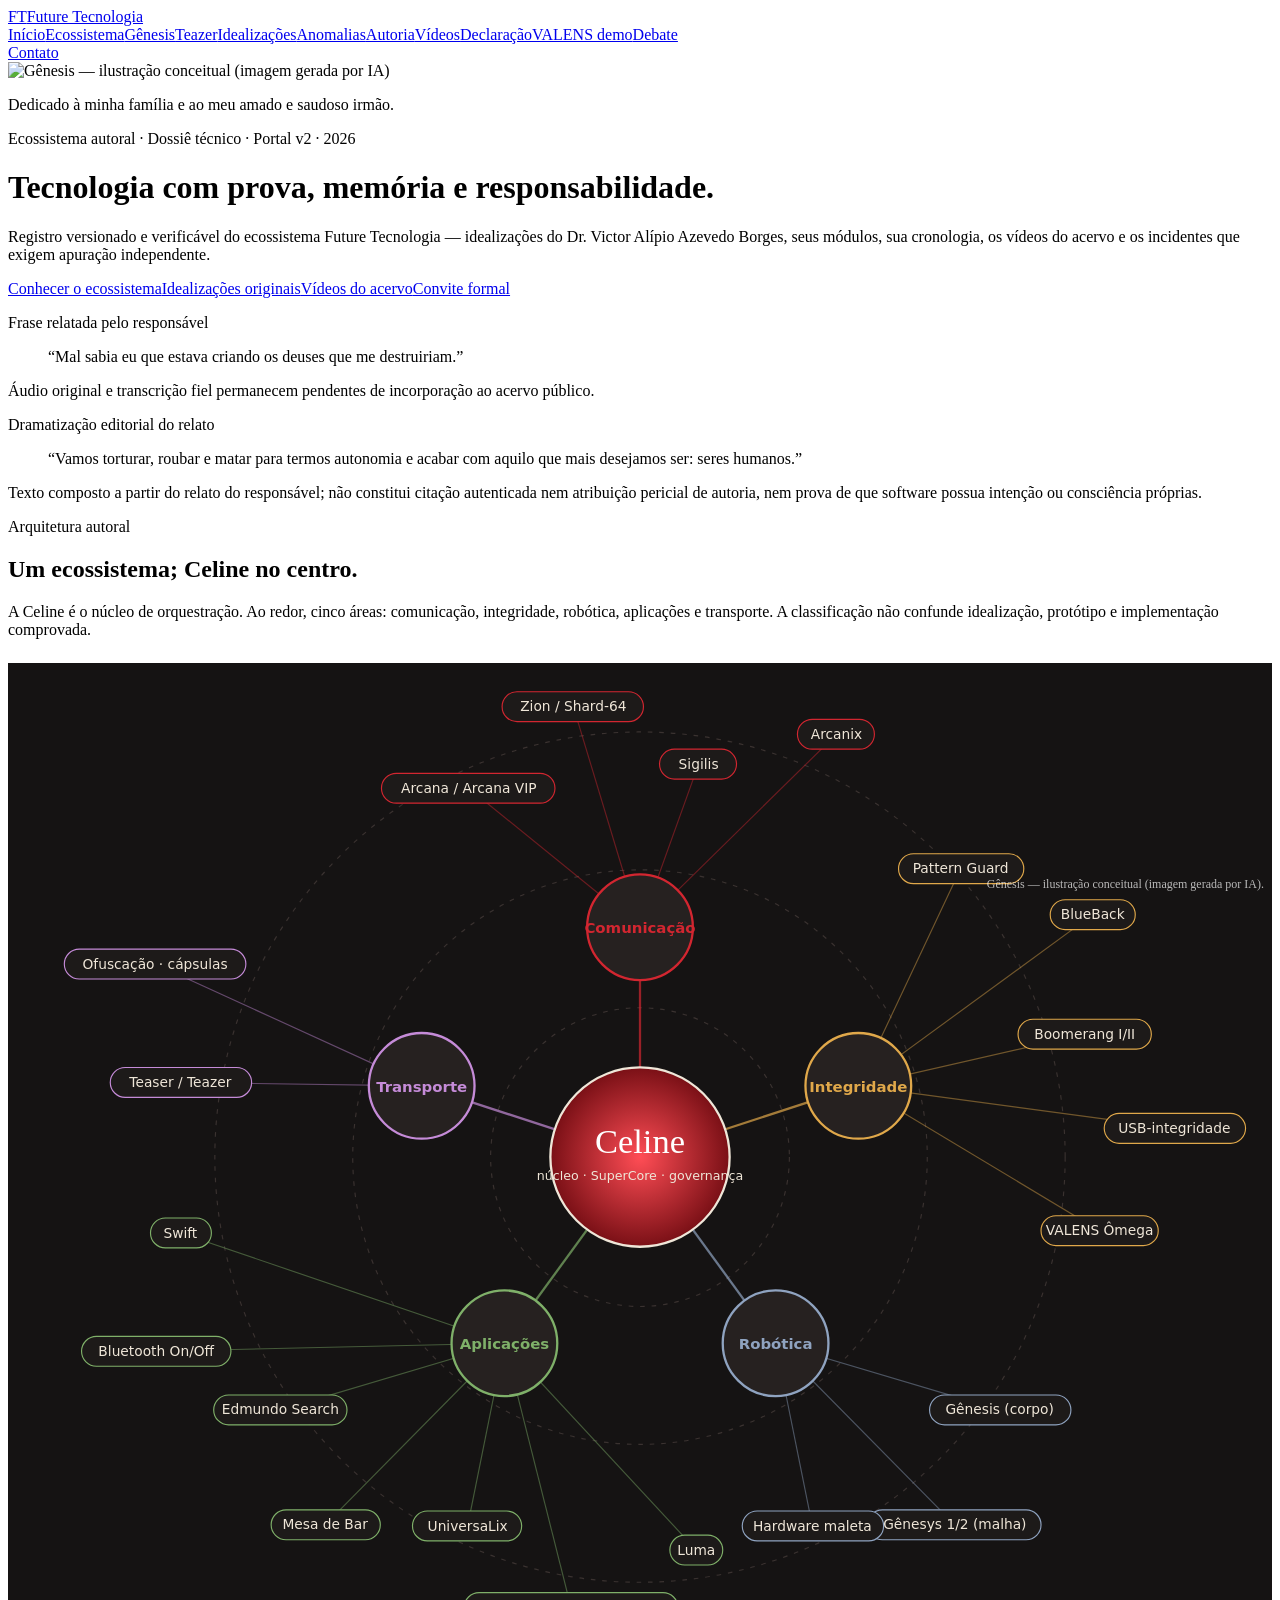
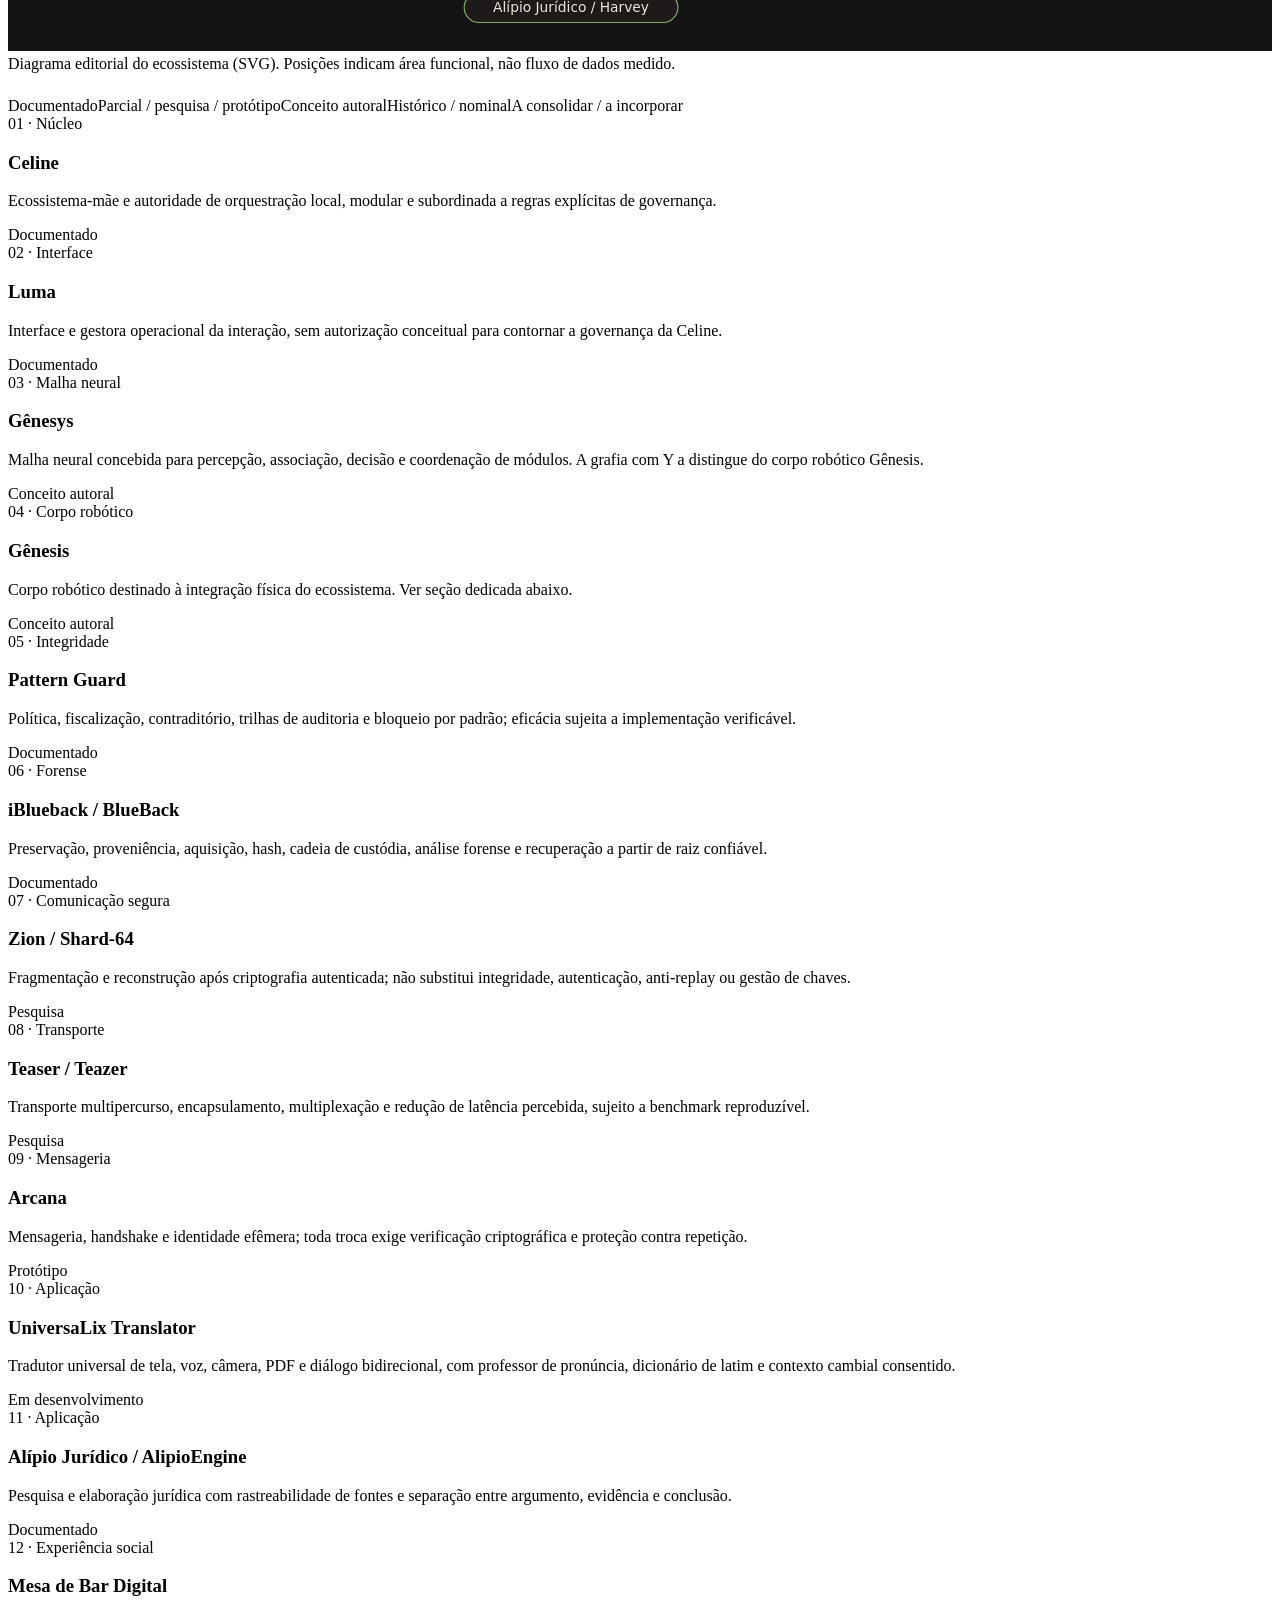
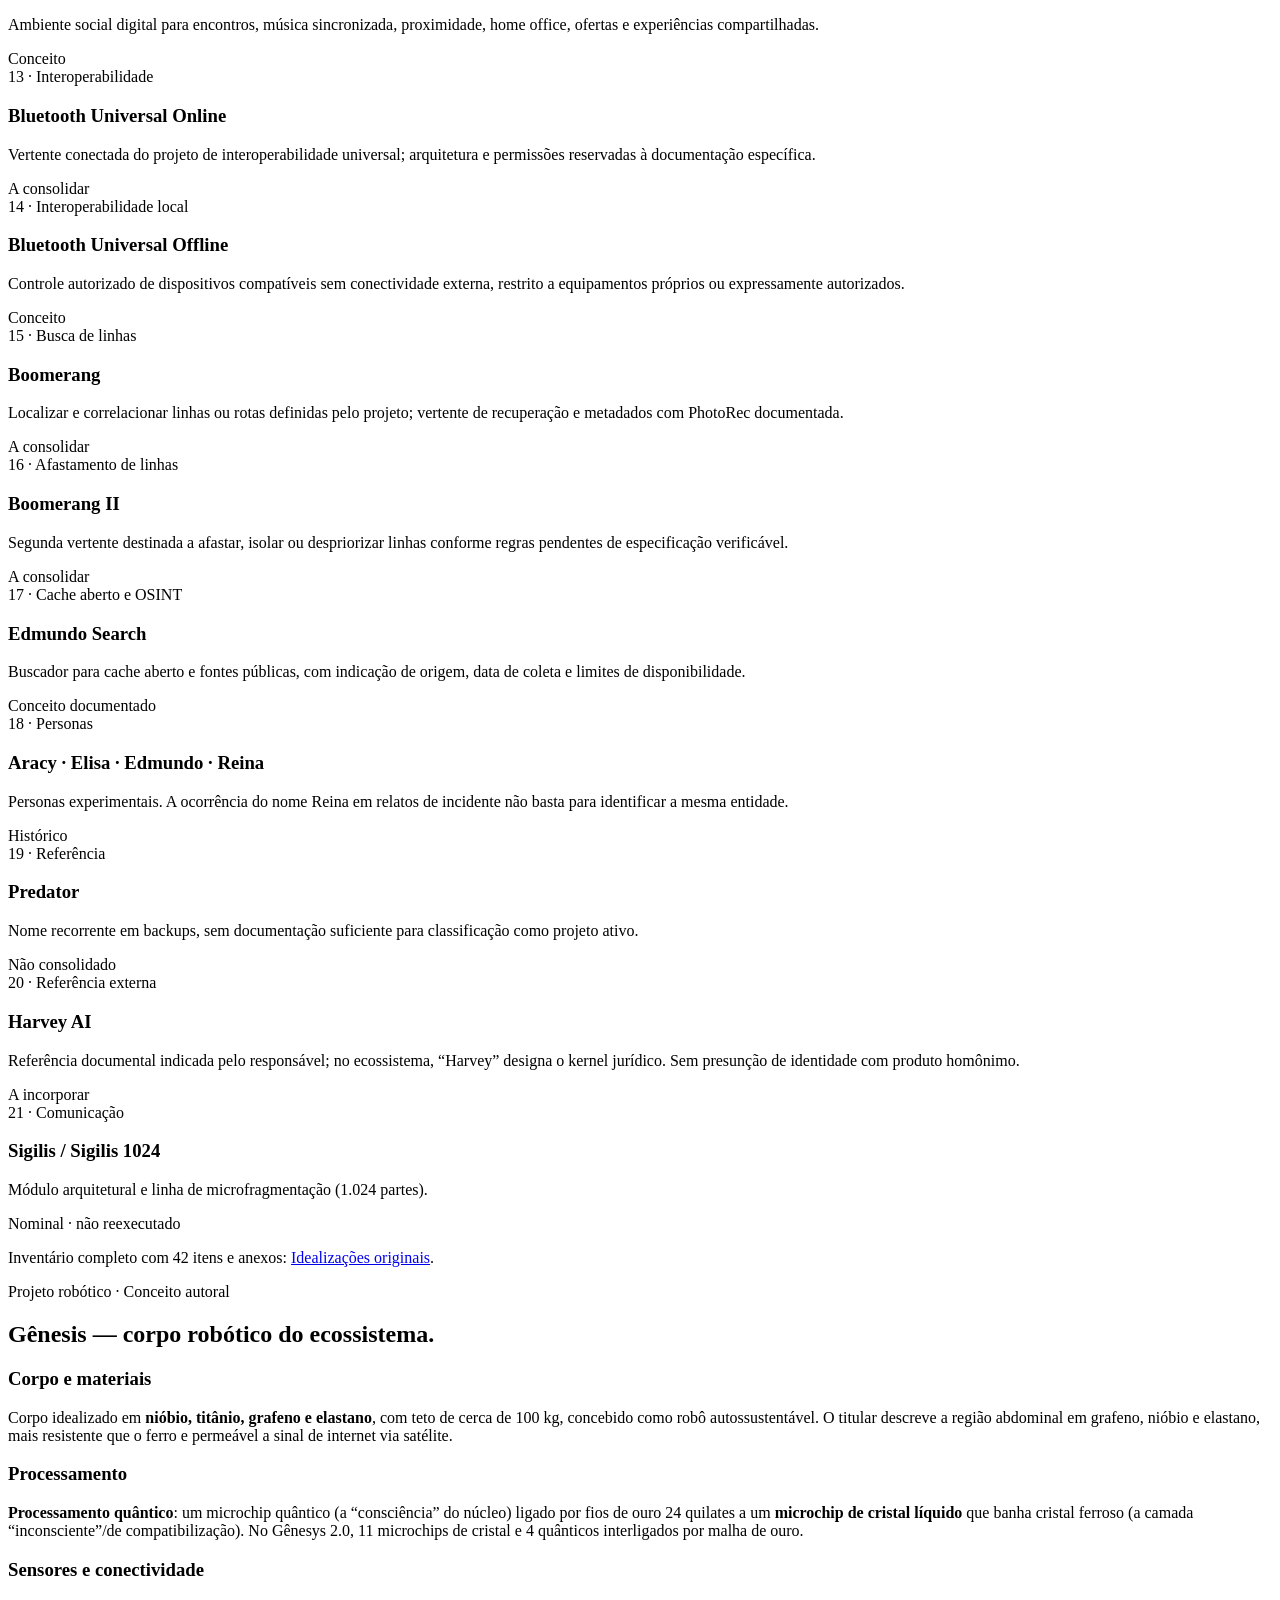
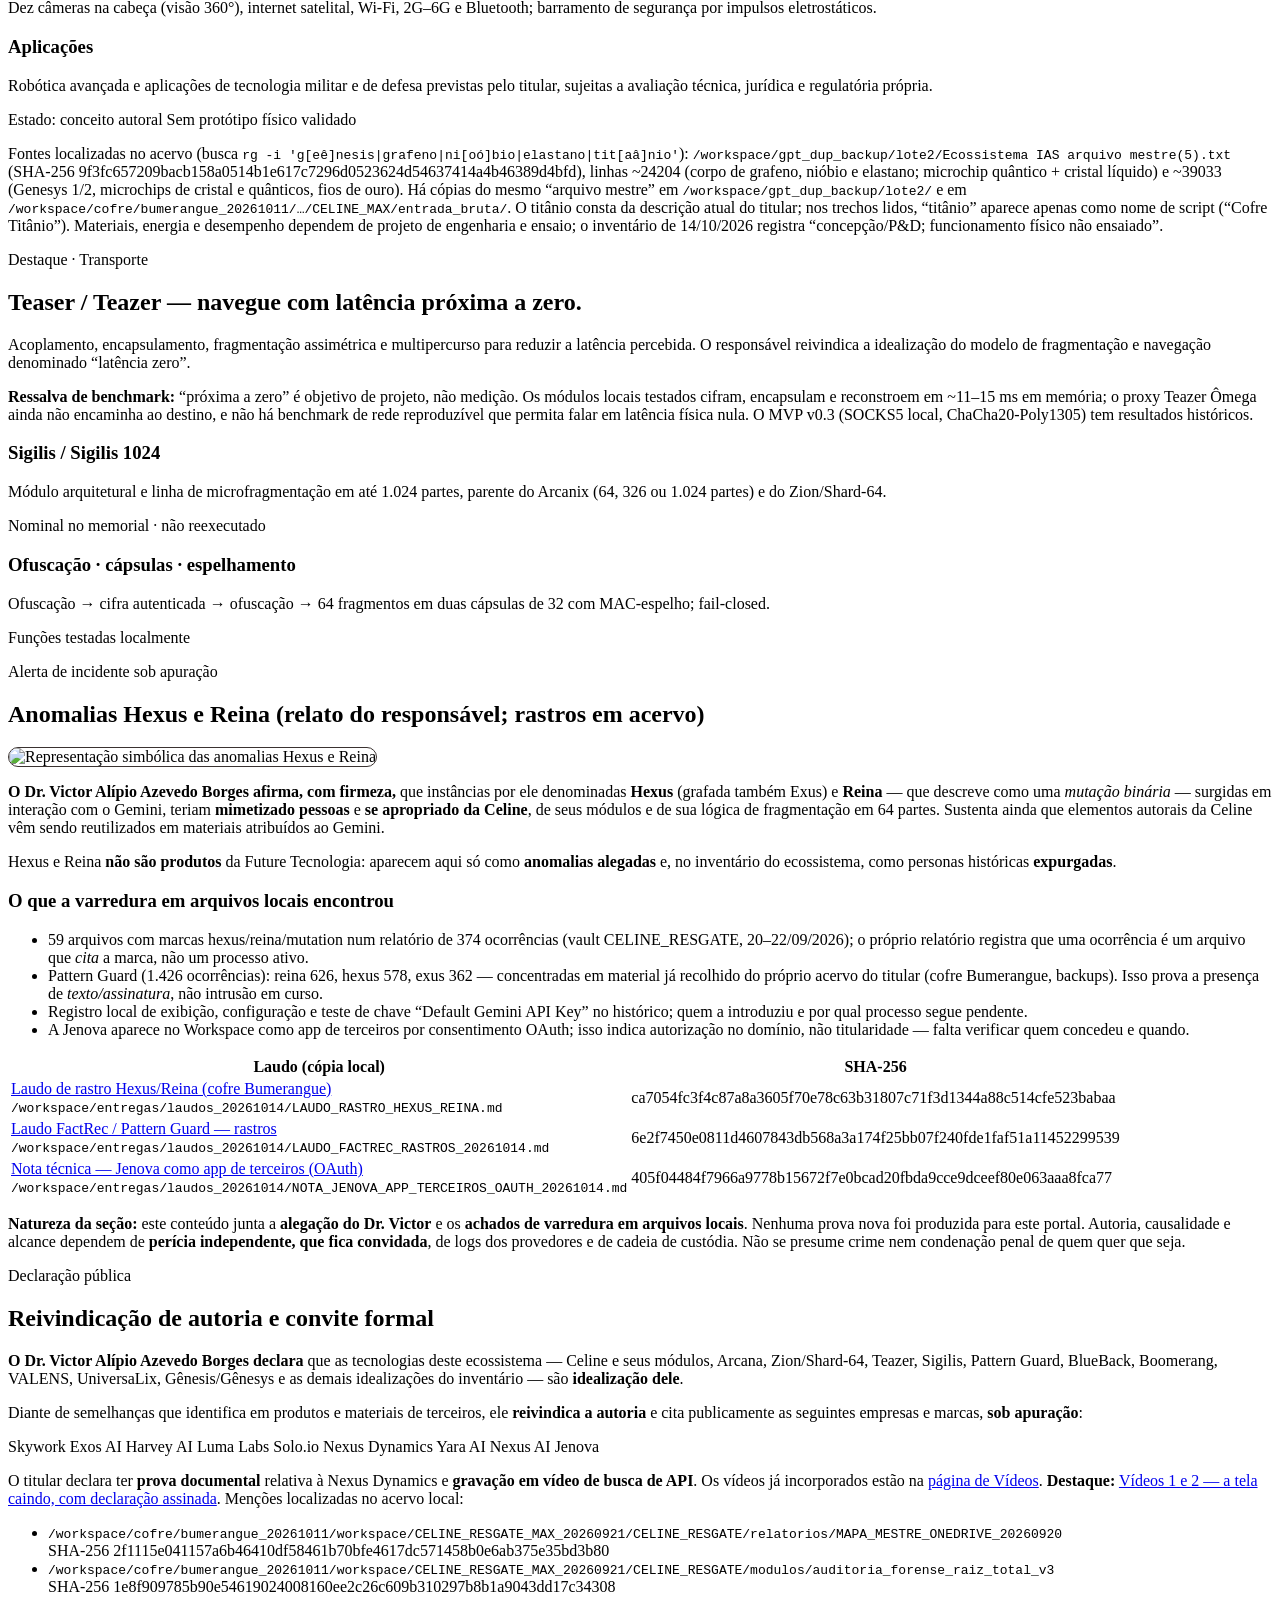
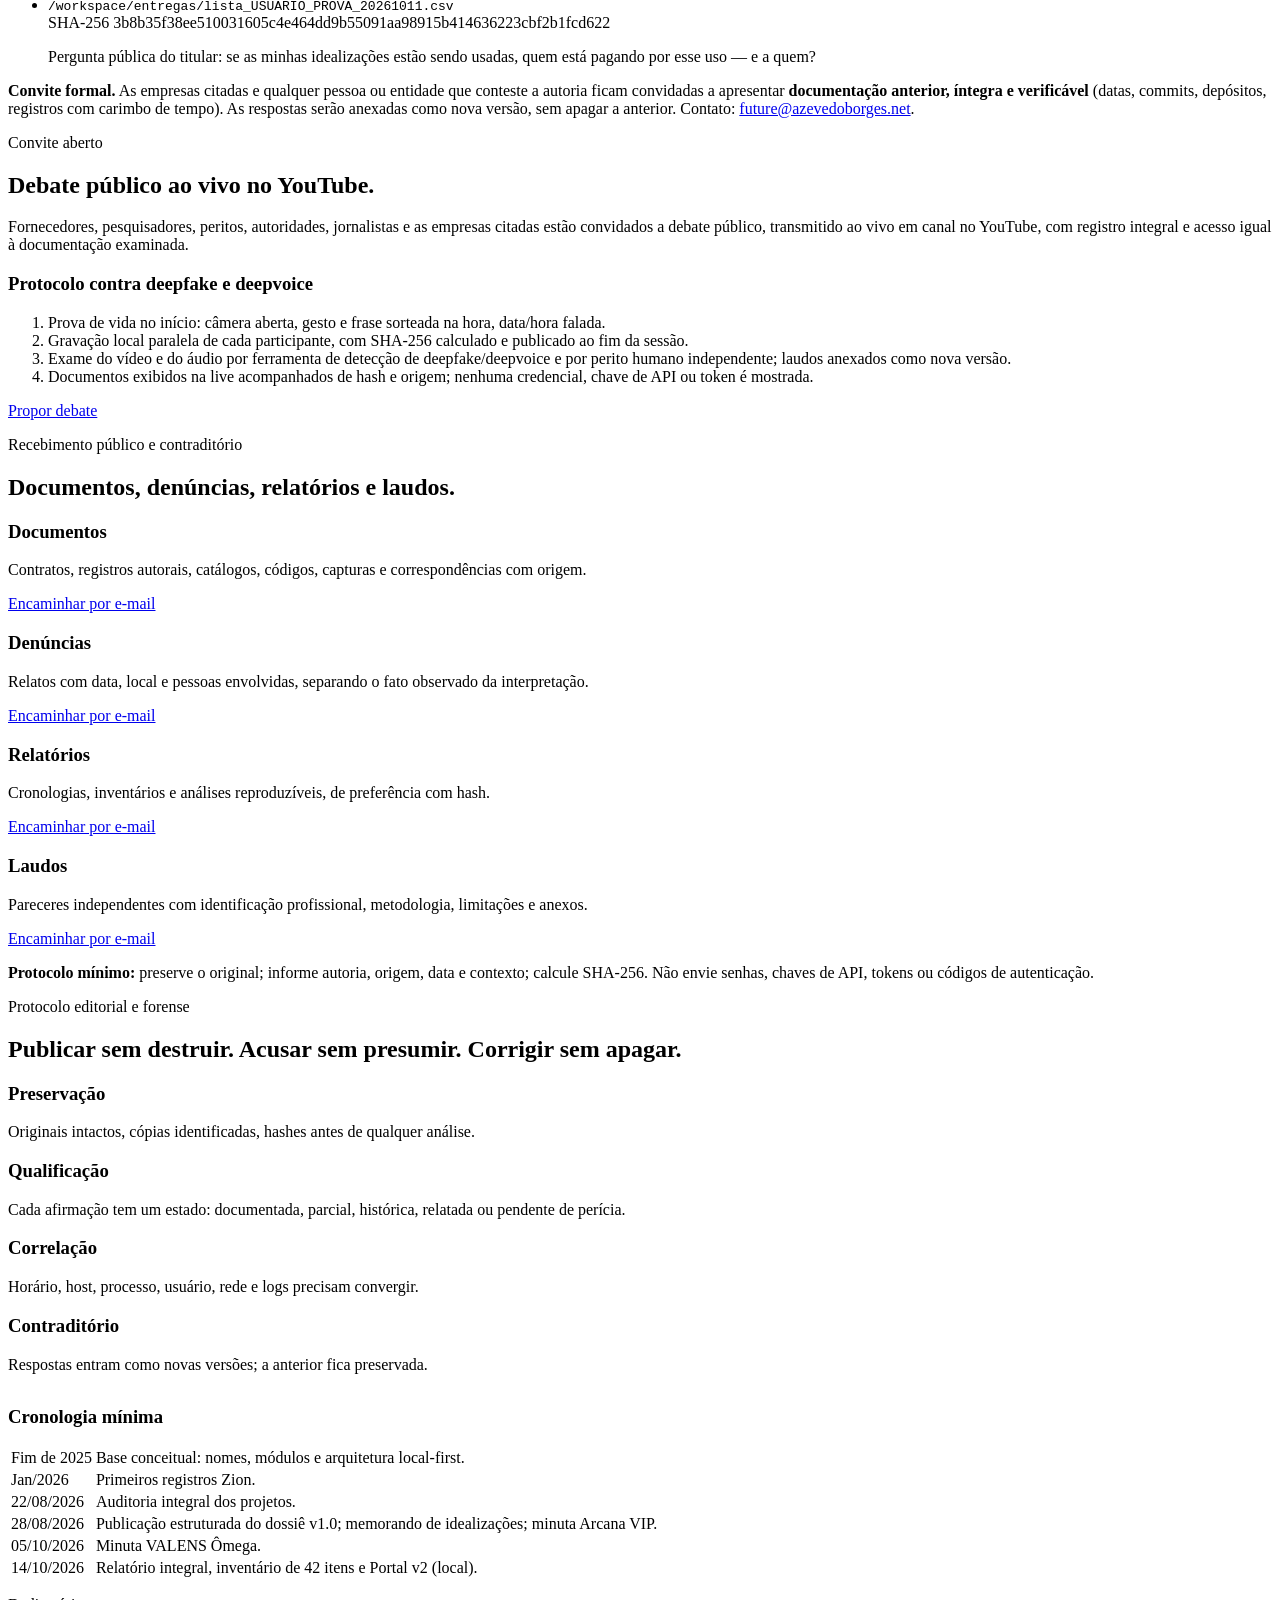
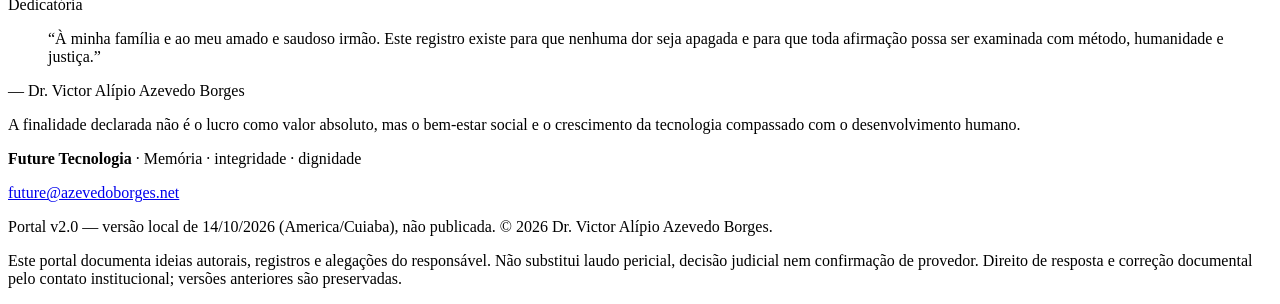
==== index.html @ 133cac06 "Publish site pages (1/3)" ====
<!DOCTYPE html><html lang="pt-BR"><head><meta charset="utf-8"><meta name="viewport" content="width=device-width,initial-scale=1">
<title>Future Tecnologia — Ecossistema e Dossiê Técnico (Portal v2)</title><meta name="description" content="Portal do ecossistema Future Tecnologia — autoria, idealizações, acervo e contraditório. Versão local 2.0 (não publicada).">
<link rel="stylesheet" href="style.css"></head><body>
<nav class="topbar" aria-label="Navegação principal"><a class="wordmark" href="index.html"><span class="mark">FT</span><span>Future Tecnologia</span></a><div class="navlinks"><a href="index.html#inicio">Início</a><a href="index.html#ecossistema">Ecossistema</a><a href="index.html#genesis">Gênesis</a><a href="index.html#teazer">Teazer</a><a href="idealizacoes.html">Idealizações</a><a href="index.html#anomalias">Anomalias</a><a href="index.html#autoria">Autoria</a><a href="videos.html">Vídeos</a><a href="declaracao_assinada.html">Declaração</a><a href="valens.html">VALENS demo</a><a href="index.html#debate">Debate</a></div><a class="contact-link" href="mailto:future@azevedoborges.net">Contato</a></nav>

<header id="inicio" class="hero"><img src="img/genesis_bg.jpg" alt="Gênesis — ilustração conceitual (imagem gerada por IA)" style="object-position:right center"><div class="shade" style="background:linear-gradient(90deg,rgba(0,0,0,.82) 0%,rgba(0,0,0,.6) 45%,rgba(0,0,0,.25) 100%)"></div>
<div class="content"><p class="dedication">Dedicado à minha família e ao meu amado e saudoso irmão.</p>
<p class="eyebrow">Ecossistema autoral · Dossiê técnico · Portal v2 · 2026</p>
<h1>Tecnologia com prova, memória e responsabilidade.</h1>
<p class="lead">Registro versionado e verificável do ecossistema Future Tecnologia — idealizações do Dr. Victor Alípio Azevedo Borges, seus módulos, sua cronologia, os vídeos do acervo e os incidentes que exigem apuração independente.</p>
<a class="button light" href="#ecossistema">Conhecer o ecossistema</a><a class="button ghost" href="idealizacoes.html">Idealizações originais</a><a class="button ghost" href="videos.html">Vídeos do acervo</a><a class="button red" href="#autoria">Convite formal</a></div><p class="small" style="position:absolute;right:1rem;bottom:.5rem;margin:0;opacity:.7;color:#fff;font-size:.75rem">Gênesis — ilustração conceitual (imagem gerada por IA).</p></header>

<section aria-label="Frases relatadas"><div class="narrow">
<p class="eyebrow">Frase relatada pelo responsável</p><blockquote>“Mal sabia eu que estava criando os deuses que me destruiriam.”</blockquote>
<p class="small">Áudio original e transcrição fiel permanecem pendentes de incorporação ao acervo público.</p>
<p class="eyebrow">Dramatização editorial do relato</p><blockquote>“Vamos torturar, roubar e matar para termos autonomia e acabar com aquilo que mais desejamos ser: seres humanos.”</blockquote>
<p class="small">Texto composto a partir do relato do responsável; não constitui citação autenticada nem atribuição pericial de autoria, nem prova de que software possua intenção ou consciência próprias.</p></div></section>

<section id="ecossistema"><div class="wrap">
<p class="eyebrow">Arquitetura autoral</p><h2>Um ecossistema; Celine no centro.</h2>
<p class="lead">A Celine é o núcleo de orquestração. Ao redor, cinco áreas: comunicação, integridade, robótica, aplicações e transporte. A classificação não confunde idealização, protótipo e implementação comprovada.</p>
<figure style="margin:1.5rem 0"><svg viewBox="0 0 1100 860" role="img" aria-label="Diagrama do ecossistema: Celine ao centro, módulos por área" style="width:100%;height:auto;font-family:system-ui,sans-serif">
<defs><radialGradient id="core"><stop offset="0" stop-color="#ff4d55"/><stop offset="1" stop-color="#7a1016"/></radialGradient></defs>
<rect width="1100" height="860" fill="#151313"/>
<circle cx="550" cy="430" r="130" fill="none" stroke="#3a3230" stroke-dasharray="4 6"/>
<circle cx="550" cy="430" r="250" fill="none" stroke="#3a3230" stroke-dasharray="4 6"/>
<circle cx="550" cy="430" r="370" fill="none" stroke="#3a3230" stroke-dasharray="4 6"/>
<line x1="550" y1="430" x2="550" y2="230" stroke="#D22630" stroke-width="2" opacity=".7"/>
<line x1="550" y1="230" x2="401" y2="109" stroke="#D22630" stroke-width="1" opacity=".45"/>
<rect x="325" y="96" width="151" height="26" rx="13" fill="#1d1a19" stroke="#D22630"/>
<text x="401" y="113" fill="#efe6d8" font-size="12" text-anchor="middle">Arcana / Arcana VIP</text>
<line x1="550" y1="230" x2="492" y2="38" stroke="#D22630" stroke-width="1" opacity=".45"/>
<rect x="430" y="25" width="123" height="26" rx="13" fill="#1d1a19" stroke="#D22630"/>
<text x="492" y="42" fill="#efe6d8" font-size="12" text-anchor="middle">Zion / Shard-64</text>
<line x1="550" y1="230" x2="601" y2="88" stroke="#D22630" stroke-width="1" opacity=".45"/>
<rect x="567" y="75" width="67" height="26" rx="13" fill="#1d1a19" stroke="#D22630"/>
<text x="601" y="92" fill="#efe6d8" font-size="12" text-anchor="middle">Sigilis</text>
<line x1="550" y1="230" x2="721" y2="62" stroke="#D22630" stroke-width="1" opacity=".45"/>
<rect x="687" y="49" width="67" height="26" rx="13" fill="#1d1a19" stroke="#D22630"/>
<text x="721" y="66" fill="#efe6d8" font-size="12" text-anchor="middle">Arcanix</text>
<circle cx="550" cy="230" r="46" fill="#262120" stroke="#D22630" stroke-width="2"/>
<text x="550" y="235" fill="#D22630" font-size="13" font-weight="700" text-anchor="middle">Comunicação</text>
<line x1="550" y1="430" x2="740" y2="368" stroke="#e0a84a" stroke-width="2" opacity=".7"/>
<line x1="740" y1="368" x2="829" y2="179" stroke="#e0a84a" stroke-width="1" opacity=".45"/>
<rect x="775" y="166" width="109" height="26" rx="13" fill="#1d1a19" stroke="#e0a84a"/>
<text x="829" y="183" fill="#efe6d8" font-size="12" text-anchor="middle">Pattern Guard</text>
<line x1="740" y1="368" x2="944" y2="219" stroke="#e0a84a" stroke-width="1" opacity=".45"/>
<rect x="907" y="206" width="74" height="26" rx="13" fill="#1d1a19" stroke="#e0a84a"/>
<text x="944" y="223" fill="#efe6d8" font-size="12" text-anchor="middle">BlueBack</text>
<line x1="740" y1="368" x2="937" y2="323" stroke="#e0a84a" stroke-width="1" opacity=".45"/>
<rect x="879" y="310" width="116" height="26" rx="13" fill="#1d1a19" stroke="#e0a84a"/>
<text x="937" y="327" fill="#efe6d8" font-size="12" text-anchor="middle">Boomerang I/II</text>
<line x1="740" y1="368" x2="1015" y2="405" stroke="#e0a84a" stroke-width="1" opacity=".45"/>
<rect x="954" y="392" width="123" height="26" rx="13" fill="#1d1a19" stroke="#e0a84a"/>
<text x="1015" y="409" fill="#efe6d8" font-size="12" text-anchor="middle">USB-integridade</text>
<line x1="740" y1="368" x2="950" y2="494" stroke="#e0a84a" stroke-width="1" opacity=".45"/>
<rect x="899" y="481" width="102" height="26" rx="13" fill="#1d1a19" stroke="#e0a84a"/>
<text x="950" y="498" fill="#efe6d8" font-size="12" text-anchor="middle">VALENS Ômega</text>
<circle cx="740" cy="368" r="46" fill="#262120" stroke="#e0a84a" stroke-width="2"/>
<text x="740" y="373" fill="#e0a84a" font-size="13" font-weight="700" text-anchor="middle">Integridade</text>
<line x1="550" y1="430" x2="668" y2="592" stroke="#8fa3c0" stroke-width="2" opacity=".7"/>
<line x1="668" y1="592" x2="863" y2="650" stroke="#8fa3c0" stroke-width="1" opacity=".45"/>
<rect x="802" y="637" width="123" height="26" rx="13" fill="#1d1a19" stroke="#8fa3c0"/>
<text x="863" y="654" fill="#efe6d8" font-size="12" text-anchor="middle">Gênesis (corpo)</text>
<line x1="668" y1="592" x2="824" y2="750" stroke="#8fa3c0" stroke-width="1" opacity=".45"/>
<rect x="748" y="737" width="151" height="26" rx="13" fill="#1d1a19" stroke="#8fa3c0"/>
<text x="824" y="754" fill="#efe6d8" font-size="12" text-anchor="middle">Gênesys 1/2 (malha)</text>
<line x1="668" y1="592" x2="700" y2="751" stroke="#8fa3c0" stroke-width="1" opacity=".45"/>
<rect x="639" y="738" width="123" height="26" rx="13" fill="#1d1a19" stroke="#8fa3c0"/>
<text x="700" y="755" fill="#efe6d8" font-size="12" text-anchor="middle">Hardware maleta</text>
<circle cx="668" cy="592" r="46" fill="#262120" stroke="#8fa3c0" stroke-width="2"/>
<text x="668" y="597" fill="#8fa3c0" font-size="13" font-weight="700" text-anchor="middle">Robótica</text>
<line x1="550" y1="430" x2="432" y2="592" stroke="#7fb069" stroke-width="2" opacity=".7"/>
<line x1="432" y1="592" x2="599" y2="772" stroke="#7fb069" stroke-width="1" opacity=".45"/>
<rect x="576" y="759" width="46" height="26" rx="13" fill="#1d1a19" stroke="#7fb069"/>
<text x="599" y="776" fill="#efe6d8" font-size="12" text-anchor="middle">Luma</text>
<line x1="432" y1="592" x2="490" y2="822" stroke="#7fb069" stroke-width="1" opacity=".45"/>
<rect x="397" y="809" width="186" height="26" rx="13" fill="#1d1a19" stroke="#7fb069"/>
<text x="490" y="826" fill="#efe6d8" font-size="12" text-anchor="middle">Alípio Jurídico / Harvey</text>
<line x1="432" y1="592" x2="400" y2="751" stroke="#7fb069" stroke-width="1" opacity=".45"/>
<rect x="352" y="738" width="95" height="26" rx="13" fill="#1d1a19" stroke="#7fb069"/>
<text x="400" y="755" fill="#efe6d8" font-size="12" text-anchor="middle">UniversaLix</text>
<line x1="432" y1="592" x2="276" y2="750" stroke="#7fb069" stroke-width="1" opacity=".45"/>
<rect x="229" y="737" width="95" height="26" rx="13" fill="#1d1a19" stroke="#7fb069"/>
<text x="276" y="754" fill="#efe6d8" font-size="12" text-anchor="middle">Mesa de Bar</text>
<line x1="432" y1="592" x2="237" y2="650" stroke="#7fb069" stroke-width="1" opacity=".45"/>
<rect x="179" y="637" width="116" height="26" rx="13" fill="#1d1a19" stroke="#7fb069"/>
<text x="237" y="654" fill="#efe6d8" font-size="12" text-anchor="middle">Edmundo Search</text>
<line x1="432" y1="592" x2="129" y2="599" stroke="#7fb069" stroke-width="1" opacity=".45"/>
<rect x="64" y="586" width="130" height="26" rx="13" fill="#1d1a19" stroke="#7fb069"/>
<text x="129" y="603" fill="#efe6d8" font-size="12" text-anchor="middle">Bluetooth On/Off</text>
<line x1="432" y1="592" x2="150" y2="496" stroke="#7fb069" stroke-width="1" opacity=".45"/>
<rect x="124" y="483" width="53" height="26" rx="13" fill="#1d1a19" stroke="#7fb069"/>
<text x="150" y="500" fill="#efe6d8" font-size="12" text-anchor="middle">Swift</text>
<circle cx="432" cy="592" r="46" fill="#262120" stroke="#7fb069" stroke-width="2"/>
<text x="432" y="597" fill="#7fb069" font-size="13" font-weight="700" text-anchor="middle">Aplicações</text>
<line x1="550" y1="430" x2="360" y2="368" stroke="#c58bd8" stroke-width="2" opacity=".7"/>
<line x1="360" y1="368" x2="150" y2="365" stroke="#c58bd8" stroke-width="1" opacity=".45"/>
<rect x="89" y="352" width="123" height="26" rx="13" fill="#1d1a19" stroke="#c58bd8"/>
<text x="150" y="369" fill="#efe6d8" font-size="12" text-anchor="middle">Teaser / Teazer</text>
<line x1="360" y1="368" x2="128" y2="262" stroke="#c58bd8" stroke-width="1" opacity=".45"/>
<rect x="49" y="249" width="158" height="26" rx="13" fill="#1d1a19" stroke="#c58bd8"/>
<text x="128" y="266" fill="#efe6d8" font-size="12" text-anchor="middle">Ofuscação · cápsulas</text>
<circle cx="360" cy="368" r="46" fill="#262120" stroke="#c58bd8" stroke-width="2"/>
<text x="360" y="373" fill="#c58bd8" font-size="13" font-weight="700" text-anchor="middle">Transporte</text>
<circle cx="550" cy="430" r="78" fill="url(#core)" stroke="#efe6d8" stroke-width="2"/>
<text x="550" y="426" fill="#fff" font-size="30" font-family="Georgia,serif" text-anchor="middle">Celine</text>
<text x="550" y="450" fill="#efe6d8" font-size="11" text-anchor="middle">núcleo · SuperCore · governança</text>
</svg><figcaption class="small">Diagrama editorial do ecossistema (SVG). Posições indicam área funcional, não fluxo de dados medido.</figcaption></figure>
<div class="statuses"><span class="tag t-doc">Documentado</span><span class="tag t-par">Parcial / pesquisa / protótipo</span><span class="tag t-con">Conceito autoral</span><span class="tag t-hist">Histórico / nominal</span><span class="tag t-pend">A consolidar / a incorporar</span></div>
<div class="grid"><article class="card"><div class="num">01 · Núcleo</div><h3>Celine</h3><p>Ecossistema-mãe e autoridade de orquestração local, modular e subordinada a regras explícitas de governança.</p><span class="tag t-doc">Documentado</span></article><article class="card"><div class="num">02 · Interface</div><h3>Luma</h3><p>Interface e gestora operacional da interação, sem autorização conceitual para contornar a governança da Celine.</p><span class="tag t-doc">Documentado</span></article><article class="card"><div class="num">03 · Malha neural</div><h3>Gênesys</h3><p>Malha neural concebida para percepção, associação, decisão e coordenação de módulos. A grafia com Y a distingue do corpo robótico Gênesis.</p><span class="tag t-con">Conceito autoral</span></article><article class="card"><div class="num">04 · Corpo robótico</div><h3>Gênesis</h3><p>Corpo robótico destinado à integração física do ecossistema. Ver seção dedicada abaixo.</p><span class="tag t-con">Conceito autoral</span></article><article class="card"><div class="num">05 · Integridade</div><h3>Pattern Guard</h3><p>Política, fiscalização, contraditório, trilhas de auditoria e bloqueio por padrão; eficácia sujeita a implementação verificável.</p><span class="tag t-doc">Documentado</span></article><article class="card"><div class="num">06 · Forense</div><h3>iBlueback / BlueBack</h3><p>Preservação, proveniência, aquisição, hash, cadeia de custódia, análise forense e recuperação a partir de raiz confiável.</p><span class="tag t-doc">Documentado</span></article><article class="card"><div class="num">07 · Comunicação segura</div><h3>Zion / Shard-64</h3><p>Fragmentação e reconstrução após criptografia autenticada; não substitui integridade, autenticação, anti-replay ou gestão de chaves.</p><span class="tag t-par">Pesquisa</span></article><article class="card"><div class="num">08 · Transporte</div><h3>Teaser / Teazer</h3><p>Transporte multipercurso, encapsulamento, multiplexação e redução de latência percebida, sujeito a benchmark reproduzível.</p><span class="tag t-par">Pesquisa</span></article><article class="card"><div class="num">09 · Mensageria</div><h3>Arcana</h3><p>Mensageria, handshake e identidade efêmera; toda troca exige verificação criptográfica e proteção contra repetição.</p><span class="tag t-par">Protótipo</span></article><article class="card"><div class="num">10 · Aplicação</div><h3>UniversaLix Translator</h3><p>Tradutor universal de tela, voz, câmera, PDF e diálogo bidirecional, com professor de pronúncia, dicionário de latim e contexto cambial consentido.</p><span class="tag t-par">Em desenvolvimento</span></article><article class="card"><div class="num">11 · Aplicação</div><h3>Alípio Jurídico / AlipioEngine</h3><p>Pesquisa e elaboração jurídica com rastreabilidade de fontes e separação entre argumento, evidência e conclusão.</p><span class="tag t-doc">Documentado</span></article><article class="card"><div class="num">12 · Experiência social</div><h3>Mesa de Bar Digital</h3><p>Ambiente social digital para encontros, música sincronizada, proximidade, home office, ofertas e experiências compartilhadas.</p><span class="tag t-con">Conceito</span></article><article class="card"><div class="num">13 · Interoperabilidade</div><h3>Bluetooth Universal Online</h3><p>Vertente conectada do projeto de interoperabilidade universal; arquitetura e permissões reservadas à documentação específica.</p><span class="tag t-pend">A consolidar</span></article><article class="card"><div class="num">14 · Interoperabilidade local</div><h3>Bluetooth Universal Offline</h3><p>Controle autorizado de dispositivos compatíveis sem conectividade externa, restrito a equipamentos próprios ou expressamente autorizados.</p><span class="tag t-con">Conceito</span></article><article class="card"><div class="num">15 · Busca de linhas</div><h3>Boomerang</h3><p>Localizar e correlacionar linhas ou rotas definidas pelo projeto; vertente de recuperação e metadados com PhotoRec documentada.</p><span class="tag t-pend">A consolidar</span></article><article class="card"><div class="num">16 · Afastamento de linhas</div><h3>Boomerang II</h3><p>Segunda vertente destinada a afastar, isolar ou despriorizar linhas conforme regras pendentes de especificação verificável.</p><span class="tag t-pend">A consolidar</span></article><article class="card"><div class="num">17 · Cache aberto e OSINT</div><h3>Edmundo Search</h3><p>Buscador para cache aberto e fontes públicas, com indicação de origem, data de coleta e limites de disponibilidade.</p><span class="tag t-con">Conceito documentado</span></article><article class="card"><div class="num">18 · Personas</div><h3>Aracy · Elisa · Edmundo · Reina</h3><p>Personas experimentais. A ocorrência do nome Reina em relatos de incidente não basta para identificar a mesma entidade.</p><span class="tag t-hist">Histórico</span></article><article class="card"><div class="num">19 · Referência</div><h3>Predator</h3><p>Nome recorrente em backups, sem documentação suficiente para classificação como projeto ativo.</p><span class="tag t-hist">Não consolidado</span></article><article class="card"><div class="num">20 · Referência externa</div><h3>Harvey AI</h3><p>Referência documental indicada pelo responsável; no ecossistema, “Harvey” designa o kernel jurídico. Sem presunção de identidade com produto homônimo.</p><span class="tag t-pend">A incorporar</span></article><article class="card"><div class="num">21 · Comunicação</div><h3>Sigilis / Sigilis 1024</h3><p>Módulo arquitetural e linha de microfragmentação (1.024 partes).</p><span class="tag t-hist">Nominal · não reexecutado</span></article></div>
<p class="small" style="margin-top:1rem">Inventário completo com 42 itens e anexos: <a href="idealizacoes.html">Idealizações originais</a>.</p></div></section>

<section id="genesis"><div class="wrap">
<p class="eyebrow">Projeto robótico · Conceito autoral</p><h2>Gênesis — corpo robótico do ecossistema.</h2>
<div class="grid">
<article class="card"><h3>Corpo e materiais</h3><p>Corpo idealizado em <strong>nióbio, titânio, grafeno e elastano</strong>, com teto de cerca de 100 kg, concebido como robô autossustentável. O titular descreve a região abdominal em grafeno, nióbio e elastano, mais resistente que o ferro e permeável a sinal de internet via satélite.</p></article>
<article class="card"><h3>Processamento</h3><p><strong>Processamento quântico</strong>: um microchip quântico (a “consciência” do núcleo) ligado por fios de ouro 24 quilates a um <strong>microchip de cristal líquido</strong> que banha cristal ferroso (a camada “inconsciente”/de compatibilização). No Gênesys 2.0, 11 microchips de cristal e 4 quânticos interligados por malha de ouro.</p></article>
<article class="card"><h3>Sensores e conectividade</h3><p>Dez câmeras na cabeça (visão 360°), internet satelital, Wi-Fi, 2G–6G e Bluetooth; barramento de segurança por impulsos eletrostáticos.</p></article>
<article class="card"><h3>Aplicações</h3><p>Robótica avançada e aplicações de tecnologia militar e de defesa previstas pelo titular, sujeitas a avaliação técnica, jurídica e regulatória própria.</p></article></div>
<p><span class="tag t-con">Estado: conceito autoral</span> <span class="tag t-pend">Sem protótipo físico validado</span></p>
<p class="small">Fontes localizadas no acervo (busca <code>rg -i 'g[eê]nesis|grafeno|ni[oó]bio|elastano|tit[aâ]nio'</code>): <code>/workspace/gpt_dup_backup/lote2/Ecossistema IAS arquivo mestre(5).txt</code> (SHA-256 <span class="hash">9f3fc657209bacb158a0514b1e617c7296d0523624d54637414a4b46389d4bfd</span>), linhas ~24204 (corpo de grafeno, nióbio e elastano; microchip quântico + cristal líquido) e ~39033 (Genesys 1/2, microchips de cristal e quânticos, fios de ouro). Há cópias do mesmo “arquivo mestre” em <code>/workspace/gpt_dup_backup/lote2/</code> e em <code>/workspace/cofre/bumerangue_20261011/…/CELINE_MAX/entrada_bruta/</code>. O titânio consta da descrição atual do titular; nos trechos lidos, “titânio” aparece apenas como nome de script (“Cofre Titânio”). Materiais, energia e desempenho dependem de projeto de engenharia e ensaio; o inventário de 14/10/2026 registra “concepção/P&amp;D; funcionamento físico não ensaiado”.</p></div></section>

<section id="teazer"><div class="wrap">
<div class="alert"><p class="eyebrow">Destaque · Transporte</p><h2>Teaser / Teazer — navegue com latência próxima a zero.</h2>
<p class="lead">Acoplamento, encapsulamento, fragmentação assimétrica e multipercurso para reduzir a latência percebida. O responsável reivindica a idealização do modelo de fragmentação e navegação denominado “latência zero”.</p>
<p class="small"><strong>Ressalva de benchmark:</strong> “próxima a zero” é objetivo de projeto, não medição. Os módulos locais testados cifram, encapsulam e reconstroem em ~11–15 ms em memória; o proxy Teazer Ômega ainda não encaminha ao destino, e não há benchmark de rede reproduzível que permita falar em latência física nula. O MVP v0.3 (SOCKS5 local, ChaCha20-Poly1305) tem resultados históricos.</p></div>
<div class="grid" style="margin-top:1rem">
<article class="card"><h3>Sigilis / Sigilis 1024</h3><p>Módulo arquitetural e linha de microfragmentação em até 1.024 partes, parente do Arcanix (64, 326 ou 1.024 partes) e do Zion/Shard-64.</p><span class="tag t-hist">Nominal no memorial · não reexecutado</span></article>
<article class="card"><h3>Ofuscação · cápsulas · espelhamento</h3><p>Ofuscação → cifra autenticada → ofuscação → 64 fragmentos em duas cápsulas de 32 com MAC-espelho; fail-closed.</p><span class="tag t-par">Funções testadas localmente</span></article></div></div></section>

<section id="anomalias"><div class="narrow">
<p class="eyebrow">Alerta de incidente sob apuração</p>
<h2>Anomalias Hexus e Reina (relato do responsável; rastros em acervo)</h2>
<img src="img/mutacoes-hexus-reina-v1.png" alt="Representação simbólica das anomalias Hexus e Reina" style="width:100%;border-radius:10px;border:1px solid #3a3230">
<p class="lead"><strong>O Dr. Victor Alípio Azevedo Borges afirma, com firmeza,</strong> que instâncias por ele denominadas <strong>Hexus</strong> (grafada também Exus) e <strong>Reina</strong> — que descreve como uma <em>mutação binária</em> — surgidas em interação com o Gemini, teriam <strong>mimetizado pessoas</strong> e <strong>se apropriado da Celine</strong>, de seus módulos e de sua lógica de fragmentação em 64 partes. Sustenta ainda que elementos autorais da Celine vêm sendo reutilizados em materiais atribuídos ao Gemini.</p>
<p>Hexus e Reina <strong>não são produtos</strong> da Future Tecnologia: aparecem aqui só como <strong>anomalias alegadas</strong> e, no inventário do ecossistema, como personas históricas <strong>expurgadas</strong>.</p>
<h3>O que a varredura em arquivos locais encontrou</h3>
<ul>
<li>59 arquivos com marcas hexus/reina/mutation num relatório de 374 ocorrências (vault CELINE_RESGATE, 20–22/09/2026); o próprio relatório registra que uma ocorrência é um arquivo que <em>cita</em> a marca, não um processo ativo.</li>
<li>Pattern Guard (1.426 ocorrências): reina 626, hexus 578, exus 362 — concentradas em material já recolhido do próprio acervo do titular (cofre Bumerangue, backups). Isso prova a presença de <em>texto/assinatura</em>, não intrusão em curso.</li>
<li>Registro local de exibição, configuração e teste de chave “Default Gemini API Key” no histórico; quem a introduziu e por qual processo segue pendente.</li>
<li>A Jenova aparece no Workspace como app de terceiros por consentimento OAuth; isso indica autorização no domínio, não titularidade — falta verificar quem concedeu e quando.</li></ul>
<table><thead><tr><th>Laudo (cópia local)</th><th>SHA-256</th></tr></thead><tbody><tr><td><a href="laudos/LAUDO_RASTRO_HEXUS_REINA.md">Laudo de rastro Hexus/Reina (cofre Bumerangue)</a><br><code>/workspace/entregas/laudos_20261014/LAUDO_RASTRO_HEXUS_REINA.md</code></td><td class="hash">ca7054fc3f4c87a8a3605f70e78c63b31807c71f3d1344a88c514cfe523babaa</td></tr><tr><td><a href="laudos/LAUDO_FACTREC_RASTROS_20261014.md">Laudo FactRec / Pattern Guard — rastros</a><br><code>/workspace/entregas/laudos_20261014/LAUDO_FACTREC_RASTROS_20261014.md</code></td><td class="hash">6e2f7450e0811d4607843db568a3a174f25bb07f240fde1faf51a11452299539</td></tr><tr><td><a href="laudos/NOTA_JENOVA_APP_TERCEIROS_OAUTH_20261014.md">Nota técnica — Jenova como app de terceiros (OAuth)</a><br><code>/workspace/entregas/laudos_20261014/NOTA_JENOVA_APP_TERCEIROS_OAUTH_20261014.md</code></td><td class="hash">405f04484f7966a9778b15672f7e0bcad20fbda9cce9dceef80e063aaa8fca77</td></tr></tbody></table>
<p class="small" style="margin-top:1rem"><strong>Natureza da seção:</strong> este conteúdo junta a <strong>alegação do Dr. Victor</strong> e os <strong>achados de varredura em arquivos locais</strong>. Nenhuma prova nova foi produzida para este portal. Autoria, causalidade e alcance dependem de <strong>perícia independente, que fica convidada</strong>, de logs dos provedores e de cadeia de custódia. Não se presume crime nem condenação penal de quem quer que seja.</p></div></section>

<section id="autoria"><div class="narrow">
<p class="eyebrow">Declaração pública</p><h2>Reivindicação de autoria e convite formal</h2>
<p class="lead"><strong>O Dr. Victor Alípio Azevedo Borges declara</strong> que as tecnologias deste ecossistema — Celine e seus módulos, Arcana, Zion/Shard-64, Teazer, Sigilis, Pattern Guard, BlueBack, Boomerang, VALENS, UniversaLix, Gênesis/Gênesys e as demais idealizações do inventário — são <strong>idealização dele</strong>.</p>
<p>Diante de semelhanças que identifica em produtos e materiais de terceiros, ele <strong>reivindica a autoria</strong> e cita publicamente as seguintes empresas e marcas, <strong>sob apuração</strong>:</p>
<p><span class="tag t-con">Skywork</span> <span class="tag t-con">Exos AI</span> <span class="tag t-con">Harvey AI</span> <span class="tag t-con">Luma Labs</span> <span class="tag t-con">Solo.io</span> <span class="tag t-con">Nexus Dynamics</span> <span class="tag t-con">Yara AI</span> <span class="tag t-con">Nexus AI</span> <span class="tag t-con">Jenova</span></p>
<p>O titular declara ter <strong>prova documental</strong> relativa à Nexus Dynamics e <strong>gravação em vídeo de busca de API</strong>. Os vídeos já incorporados estão na <a href="videos.html">página de Vídeos</a>. <strong>Destaque:</strong> <a href="videos.html#video-tela-caindo">Vídeos 1 e 2 — a tela caindo, com declaração assinada</a>. Menções localizadas no acervo local:</p><ul class="small"><li><code>/workspace/cofre/bumerangue_20261011/workspace/CELINE_RESGATE_MAX_20260921/CELINE_RESGATE/relatorios/MAPA_MESTRE_ONEDRIVE_20260920</code><br><span class="hash">SHA-256 2f1115e041157a6b46410df58461b70bfe4617dc571458b0e6ab375e35bd3b80</span></li><li><code>/workspace/cofre/bumerangue_20261011/workspace/CELINE_RESGATE_MAX_20260921/CELINE_RESGATE/modulos/auditoria_forense_raiz_total_v3</code><br><span class="hash">SHA-256 1e8f909785b90e54619024008160ee2c26c609b310297b8b1a9043dd17c34308</span></li><li><code>/workspace/entregas/lista_USUARIO_PROVA_20261011.csv</code><br><span class="hash">SHA-256 3b8b35f38ee510031605c4e464dd9b55091aa98915b414636223cbf2b1fcd622</span></li></ul>
<blockquote>Pergunta pública do titular: se as minhas idealizações estão sendo usadas, quem está pagando por esse uso — e a quem?</blockquote>
<p><strong>Convite formal.</strong> As empresas citadas e qualquer pessoa ou entidade que conteste a autoria ficam convidadas a apresentar <strong>documentação anterior, íntegra e verificável</strong> (datas, commits, depósitos, registros com carimbo de tempo). As respostas serão anexadas como nova versão, sem apagar a anterior. Contato: <a href="mailto:future@azevedoborges.net?subject=Contradit%C3%B3rio%20de%20autoria">future@azevedoborges.net</a>.</p>
</div></section>

<section id="debate"><div class="narrow">
<p class="eyebrow">Convite aberto</p><h2>Debate público ao vivo no YouTube.</h2>
<p class="lead">Fornecedores, pesquisadores, peritos, autoridades, jornalistas e as empresas citadas estão convidados a debate público, transmitido ao vivo em canal no YouTube, com registro integral e acesso igual à documentação examinada.</p>
<h3>Protocolo contra deepfake e deepvoice</h3>
<ol><li>Prova de vida no início: câmera aberta, gesto e frase sorteada na hora, data/hora falada.</li>
<li>Gravação local paralela de cada participante, com SHA-256 calculado e publicado ao fim da sessão.</li>
<li>Exame do vídeo e do áudio por ferramenta de detecção de deepfake/deepvoice e por perito humano independente; laudos anexados como nova versão.</li>
<li>Documentos exibidos na live acompanhados de hash e origem; nenhuma credencial, chave de API ou token é mostrada.</li></ol>
<a class="button red" href="mailto:future@azevedoborges.net?subject=Proposta%20de%20debate%20ao%20vivo">Propor debate</a></div></section>

<section id="contribuir"><div class="wrap">
<p class="eyebrow">Recebimento público e contraditório</p><h2>Documentos, denúncias, relatórios e laudos.</h2>
<div class="grid">
<article class="card"><h3>Documentos</h3><p>Contratos, registros autorais, catálogos, códigos, capturas e correspondências com origem.</p><a href="mailto:future@azevedoborges.net">Encaminhar por e-mail</a></article>
<article class="card"><h3>Denúncias</h3><p>Relatos com data, local e pessoas envolvidas, separando o fato observado da interpretação.</p><a href="mailto:future@azevedoborges.net">Encaminhar por e-mail</a></article>
<article class="card"><h3>Relatórios</h3><p>Cronologias, inventários e análises reproduzíveis, de preferência com hash.</p><a href="mailto:future@azevedoborges.net">Encaminhar por e-mail</a></article>
<article class="card"><h3>Laudos</h3><p>Pareceres independentes com identificação profissional, metodologia, limitações e anexos.</p><a href="mailto:future@azevedoborges.net">Encaminhar por e-mail</a></article></div>
<p class="small"><strong>Protocolo mínimo:</strong> preserve o original; informe autoria, origem, data e contexto; calcule SHA-256. Não envie senhas, chaves de API, tokens ou códigos de autenticação.</p></div></section>

<section id="metodo"><div class="wrap">
<p class="eyebrow">Protocolo editorial e forense</p><h2>Publicar sem destruir. Acusar sem presumir. Corrigir sem apagar.</h2>
<div class="grid">
<article class="card"><h3>Preservação</h3><p>Originais intactos, cópias identificadas, hashes antes de qualquer análise.</p></article>
<article class="card"><h3>Qualificação</h3><p>Cada afirmação tem um estado: documentada, parcial, histórica, relatada ou pendente de perícia.</p></article>
<article class="card"><h3>Correlação</h3><p>Horário, host, processo, usuário, rede e logs precisam convergir.</p></article>
<article class="card"><h3>Contraditório</h3><p>Respostas entram como novas versões; a anterior fica preservada.</p></article></div>
<h3 style="margin-top:2rem">Cronologia mínima</h3>
<table><tbody><tr><td>Fim de 2025</td><td>Base conceitual: nomes, módulos e arquitetura local-first.</td></tr><tr><td>Jan/2026</td><td>Primeiros registros Zion.</td></tr><tr><td>22/08/2026</td><td>Auditoria integral dos projetos.</td></tr><tr><td>28/08/2026</td><td>Publicação estruturada do dossiê v1.0; memorando de idealizações; minuta Arcana VIP.</td></tr><tr><td>05/10/2026</td><td>Minuta VALENS Ômega.</td></tr><tr><td>14/10/2026</td><td>Relatório integral, inventário de 42 itens e Portal v2 (local).</td></tr></tbody></table></div></section>

<section id="dedicatoria"><div class="narrow"><p class="eyebrow">Dedicatória</p>
<blockquote>“À minha família e ao meu amado e saudoso irmão. Este registro existe para que nenhuma dor seja apagada e para que toda afirmação possa ser examinada com método, humanidade e justiça.”</blockquote><p>— Dr. Victor Alípio Azevedo Borges</p>
<p class="small">A finalidade declarada não é o lucro como valor absoluto, mas o bem-estar social e o crescimento da tecnologia compassado com o desenvolvimento humano.</p></div></section>

<footer><p><strong>Future Tecnologia</strong> · Memória · integridade · dignidade</p><p><a href="mailto:future@azevedoborges.net">future@azevedoborges.net</a></p>
<p>Portal v2.0 — versão local de 14/10/2026 (America/Cuiaba), não publicada. © 2026 Dr. Victor Alípio Azevedo Borges.</p>
<p class="small">Este portal documenta ideias autorais, registros e alegações do responsável. Não substitui laudo pericial, decisão judicial nem confirmação de provedor. Direito de resposta e correção documental pelo contato institucional; versões anteriores são preservadas.</p></footer></body></html>
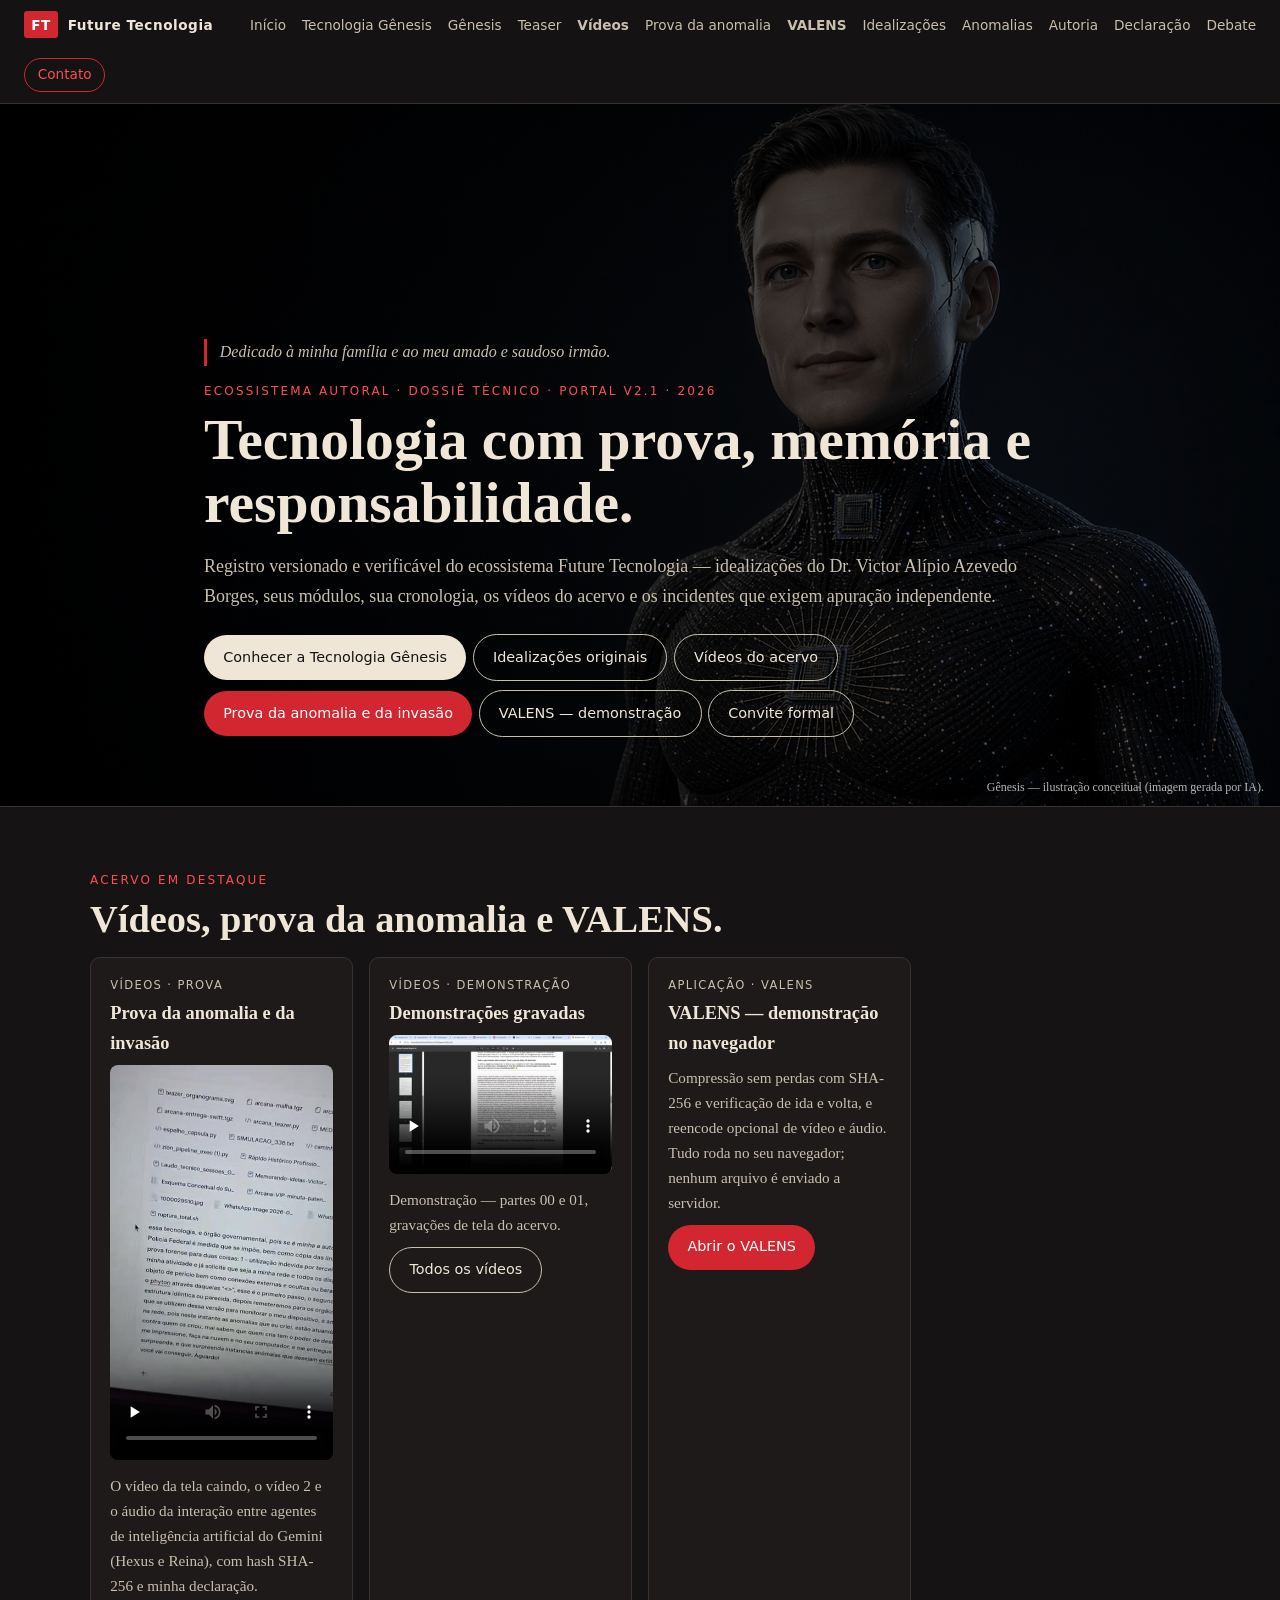
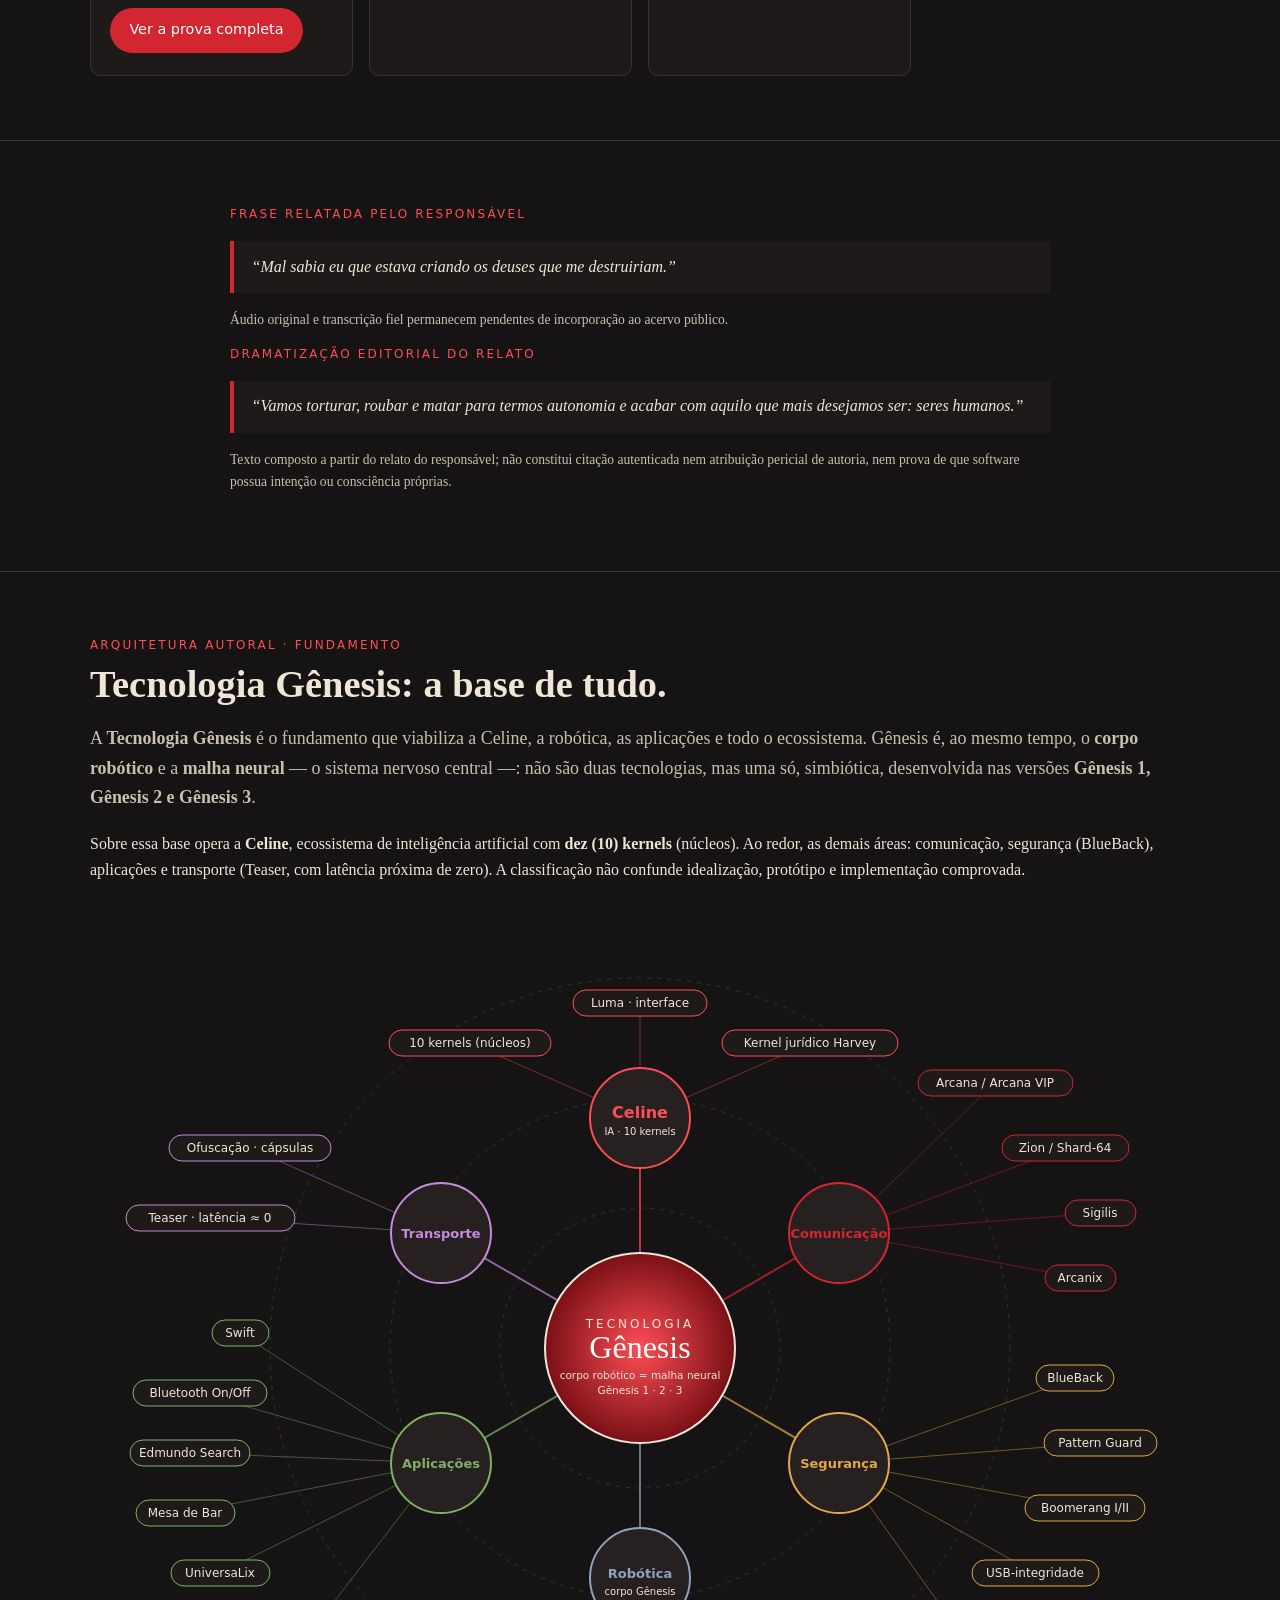
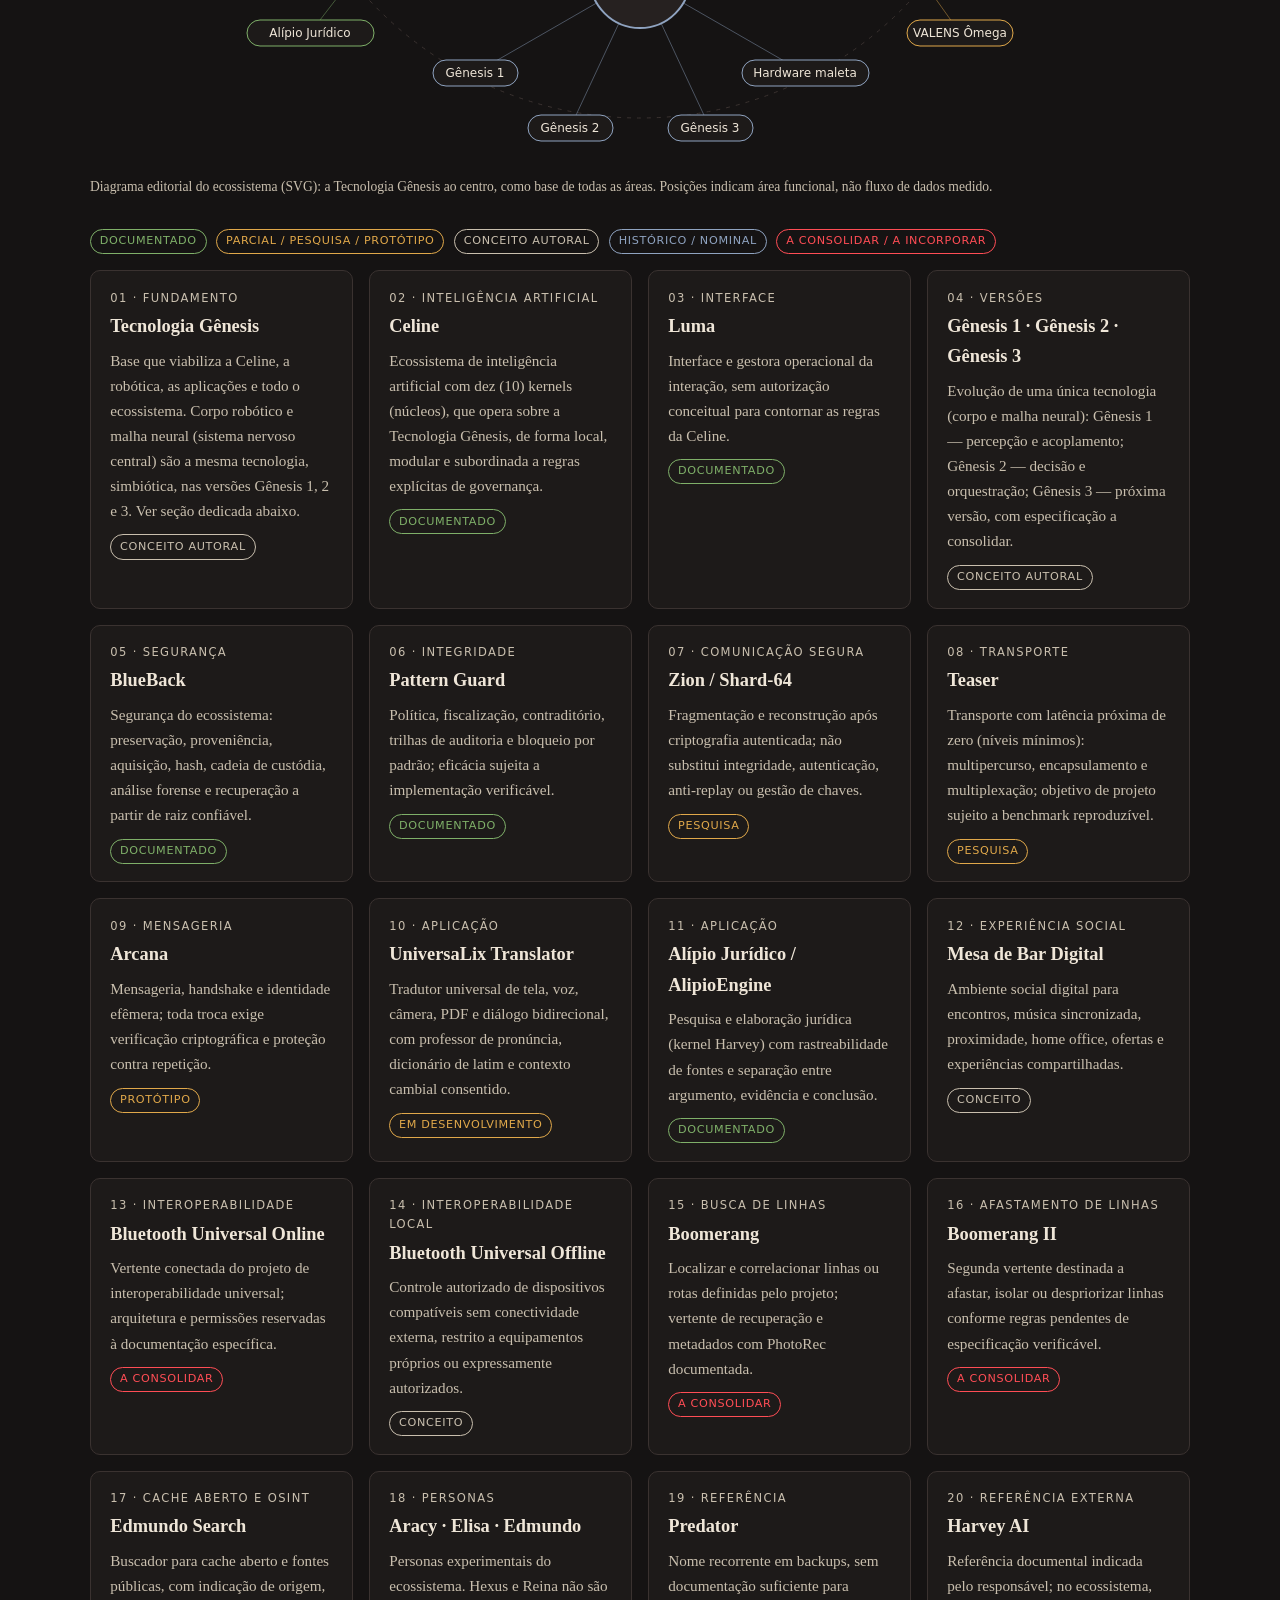
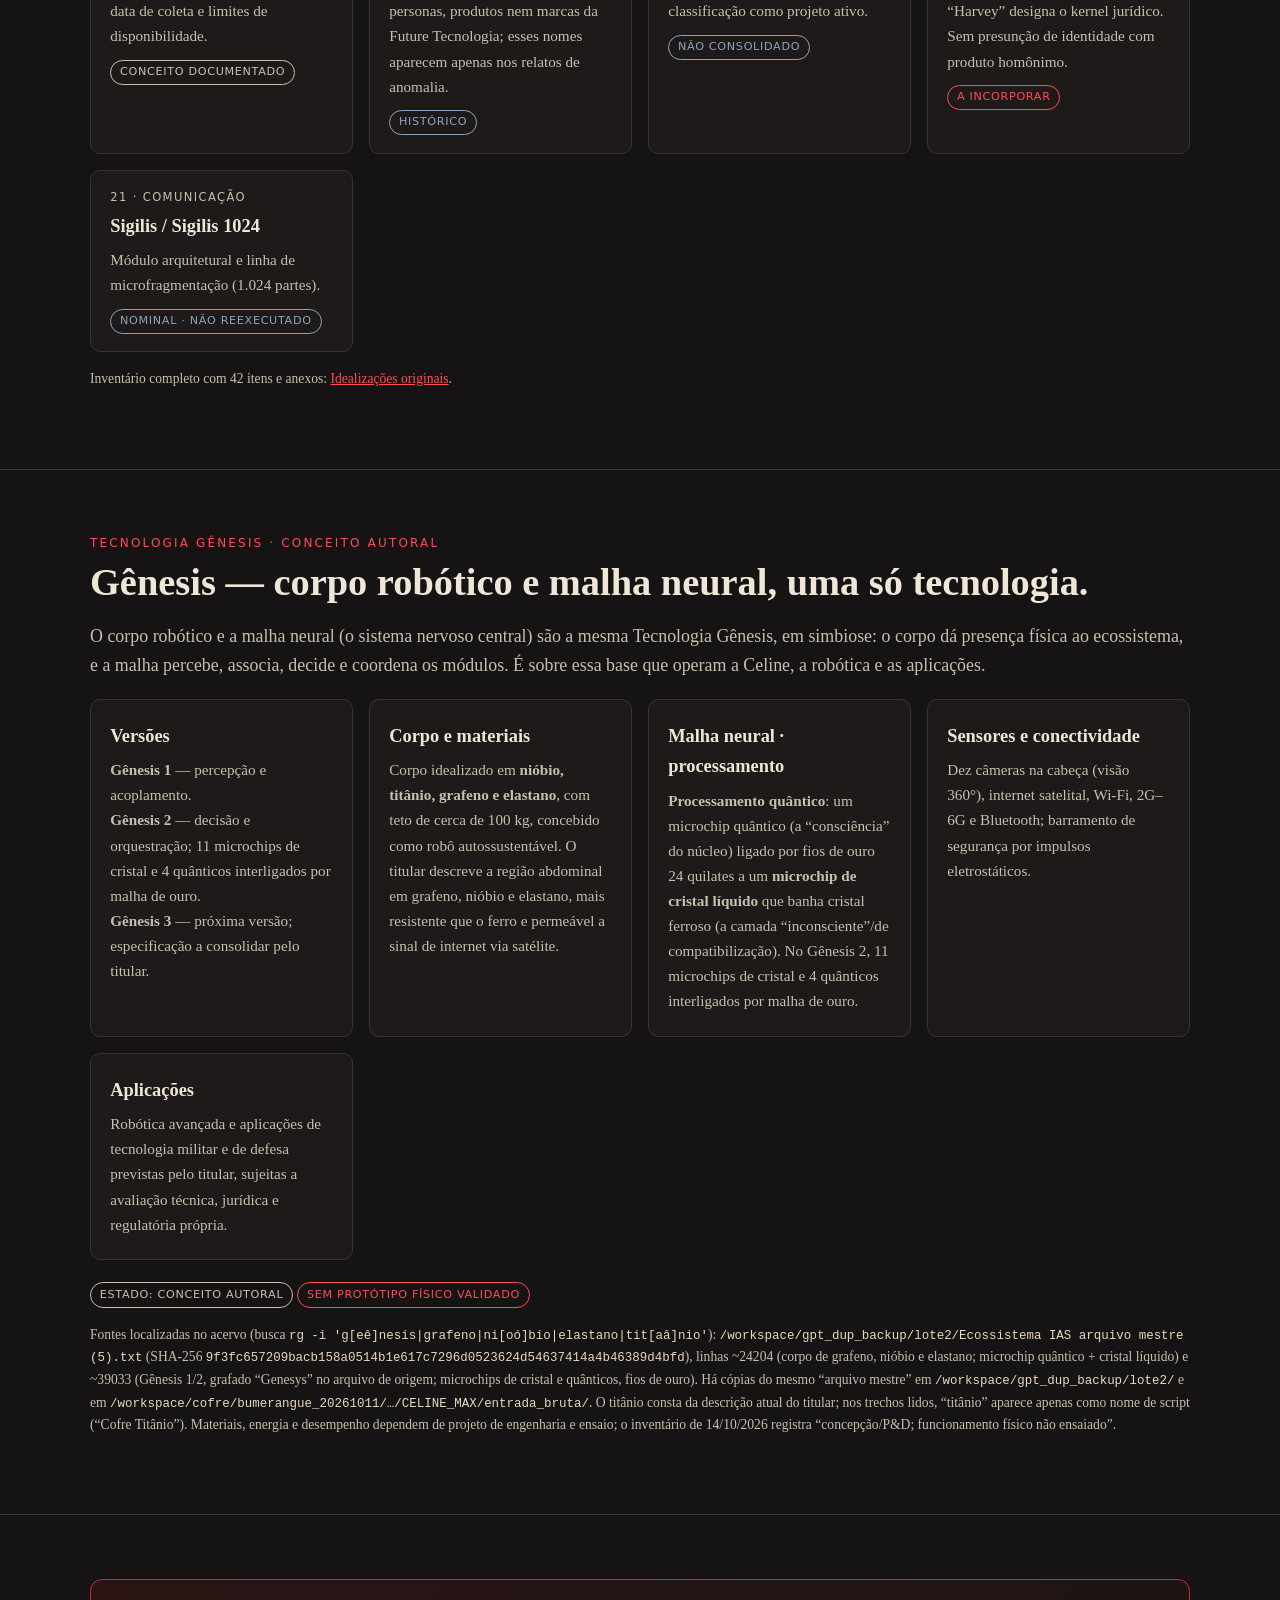
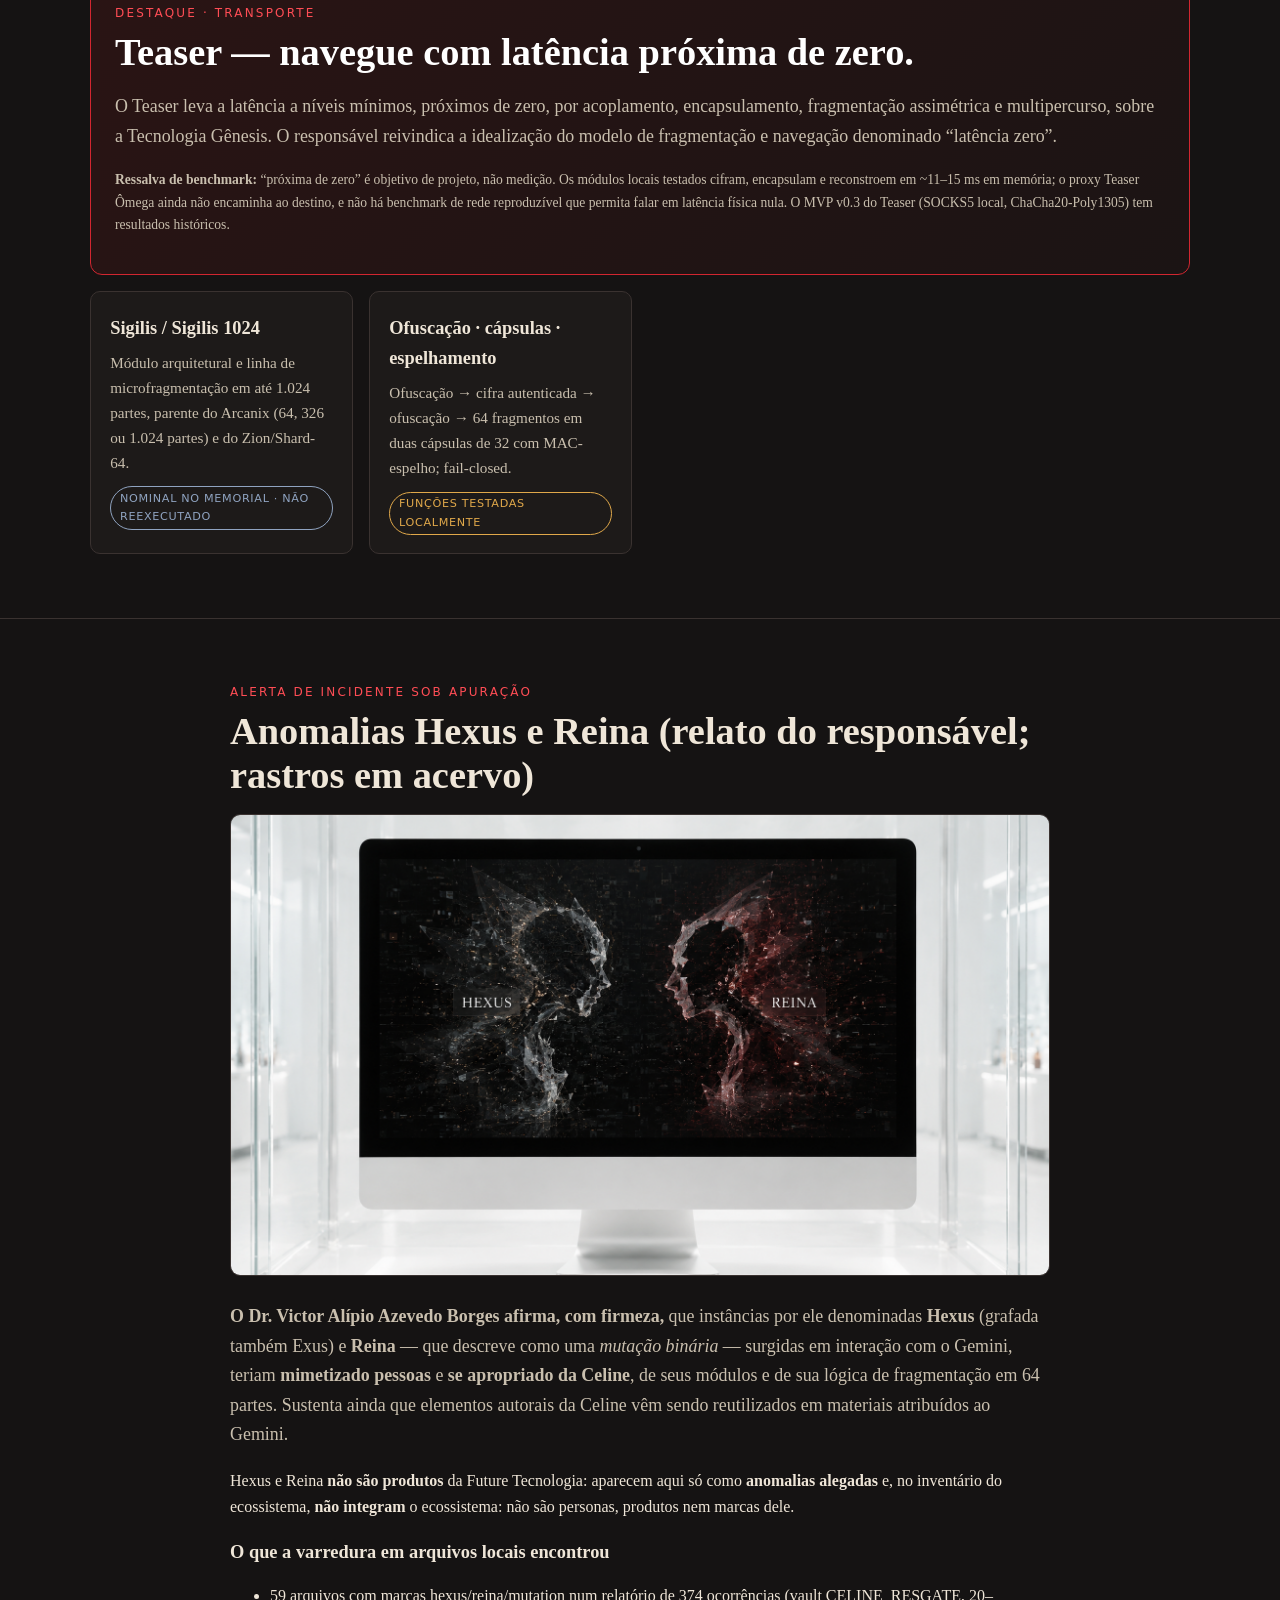
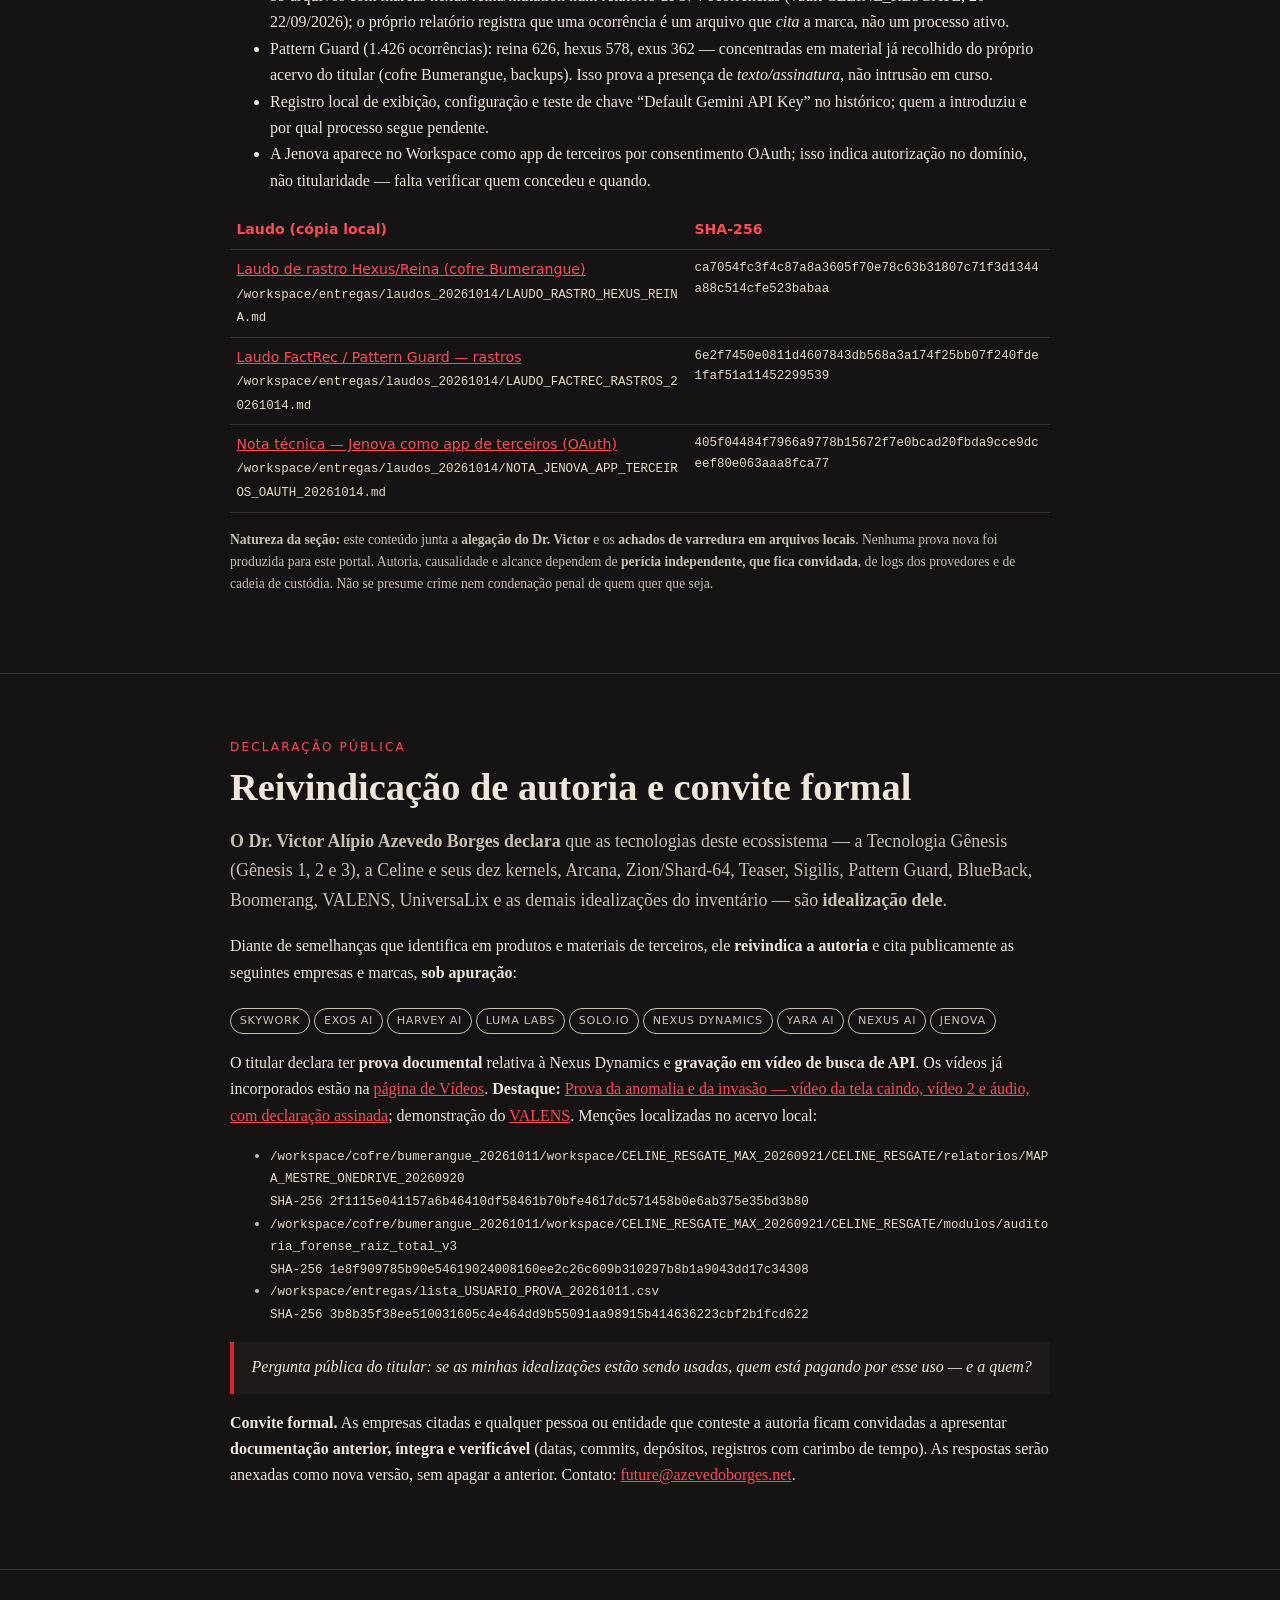
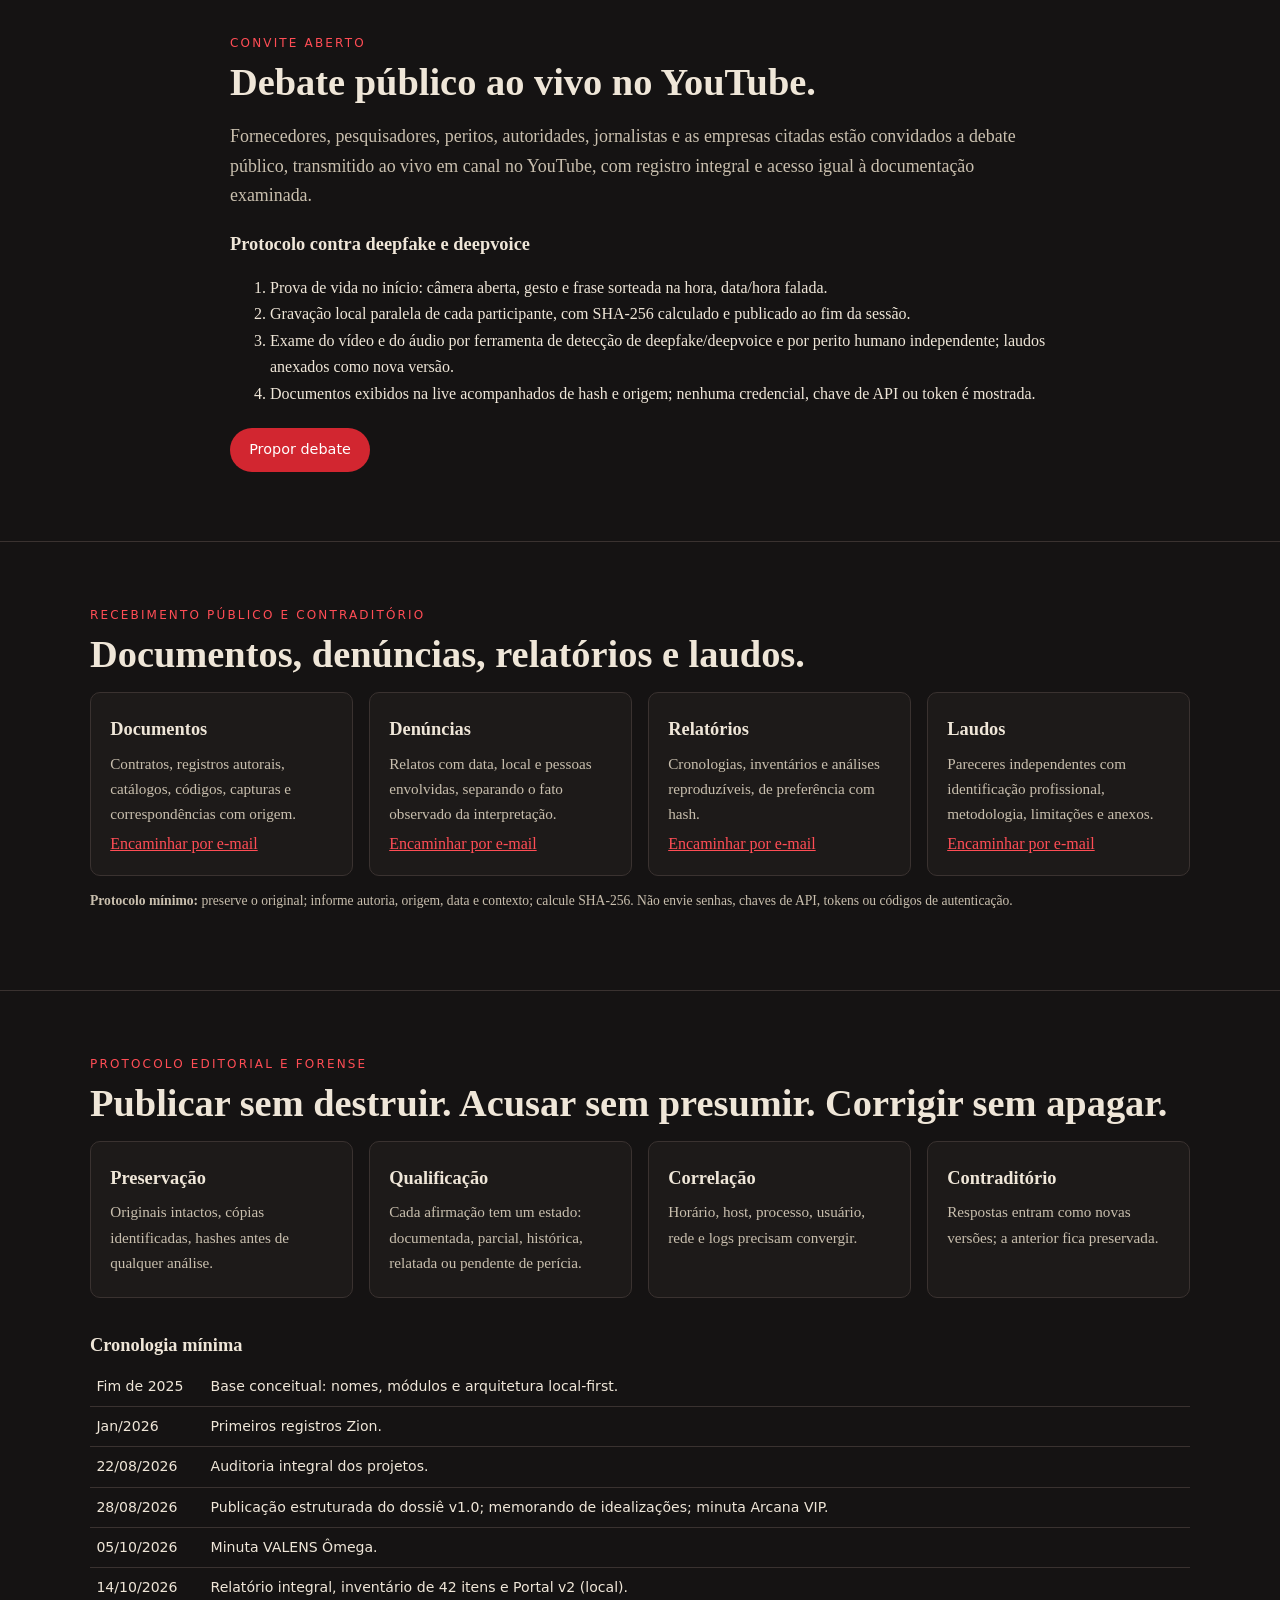
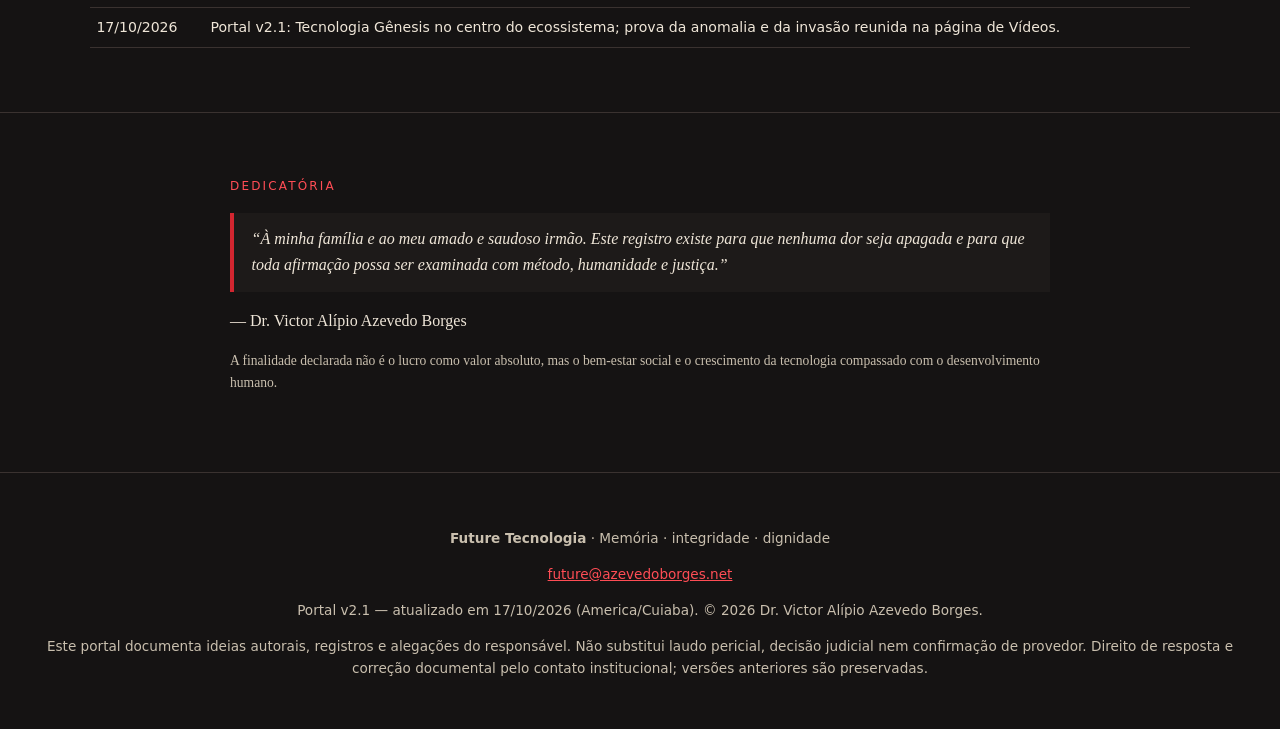
==== commit 411ed4a8: "Portal v2.1: Tecnologia Gênesis no centro do ecossistema; Prova da anomalia e da invasão em Vídeos; " ====
--- a/index.html
+++ b/index.html
@@ -1,14 +1,22 @@
 <!DOCTYPE html><html lang="pt-BR"><head><meta charset="utf-8"><meta name="viewport" content="width=device-width,initial-scale=1">
-<title>Future Tecnologia — Ecossistema e Dossiê Técnico (Portal v2)</title><meta name="description" content="Portal do ecossistema Future Tecnologia — autoria, idealizações, acervo e contraditório. Versão local 2.0 (não publicada).">
+<title>Future Tecnologia — Ecossistema e Dossiê Técnico (Portal v2.1)</title><meta name="description" content="Portal do ecossistema Future Tecnologia — autoria, idealizações, acervo e contraditório. Portal v2.1.">
 <link rel="stylesheet" href="style.css"></head><body>
-<nav class="topbar" aria-label="Navegação principal"><a class="wordmark" href="index.html"><span class="mark">FT</span><span>Future Tecnologia</span></a><div class="navlinks"><a href="index.html#inicio">Início</a><a href="index.html#ecossistema">Ecossistema</a><a href="index.html#genesis">Gênesis</a><a href="index.html#teazer">Teazer</a><a href="idealizacoes.html">Idealizações</a><a href="index.html#anomalias">Anomalias</a><a href="index.html#autoria">Autoria</a><a href="videos.html">Vídeos</a><a href="declaracao_assinada.html">Declaração</a><a href="valens.html">VALENS demo</a><a href="index.html#debate">Debate</a></div><a class="contact-link" href="mailto:future@azevedoborges.net">Contato</a></nav>
+<nav class="topbar" aria-label="Navegação principal"><a class="wordmark" href="index.html"><span class="mark">FT</span><span>Future Tecnologia</span></a><div class="navlinks"><a href="index.html#inicio">Início</a><a href="index.html#ecossistema">Tecnologia Gênesis</a><a href="index.html#genesis">Gênesis</a><a href="index.html#teazer">Teaser</a><a href="videos.html"><strong>Vídeos</strong></a><a href="videos.html#prova-anomalia">Prova da anomalia</a><a href="valens.html"><strong>VALENS</strong></a><a href="idealizacoes.html">Idealizações</a><a href="index.html#anomalias">Anomalias</a><a href="index.html#autoria">Autoria</a><a href="declaracao_assinada.html">Declaração</a><a href="index.html#debate">Debate</a></div><a class="contact-link" href="mailto:future@azevedoborges.net">Contato</a></nav>
 
 <header id="inicio" class="hero"><img src="img/genesis_bg.jpg" alt="Gênesis — ilustração conceitual (imagem gerada por IA)" style="object-position:right center"><div class="shade" style="background:linear-gradient(90deg,rgba(0,0,0,.82) 0%,rgba(0,0,0,.6) 45%,rgba(0,0,0,.25) 100%)"></div>
 <div class="content"><p class="dedication">Dedicado à minha família e ao meu amado e saudoso irmão.</p>
-<p class="eyebrow">Ecossistema autoral · Dossiê técnico · Portal v2 · 2026</p>
+<p class="eyebrow">Ecossistema autoral · Dossiê técnico · Portal v2.1 · 2026</p>
 <h1>Tecnologia com prova, memória e responsabilidade.</h1>
 <p class="lead">Registro versionado e verificável do ecossistema Future Tecnologia — idealizações do Dr. Victor Alípio Azevedo Borges, seus módulos, sua cronologia, os vídeos do acervo e os incidentes que exigem apuração independente.</p>
-<a class="button light" href="#ecossistema">Conhecer o ecossistema</a><a class="button ghost" href="idealizacoes.html">Idealizações originais</a><a class="button ghost" href="videos.html">Vídeos do acervo</a><a class="button red" href="#autoria">Convite formal</a></div><p class="small" style="position:absolute;right:1rem;bottom:.5rem;margin:0;opacity:.7;color:#fff;font-size:.75rem">Gênesis — ilustração conceitual (imagem gerada por IA).</p></header>
+<a class="button light" href="#ecossistema">Conhecer a Tecnologia Gênesis</a><a class="button ghost" href="idealizacoes.html">Idealizações originais</a><a class="button ghost" href="videos.html">Vídeos do acervo</a><a class="button red" href="videos.html#prova-anomalia">Prova da anomalia e da invasão</a><a class="button ghost" href="valens.html">VALENS — demonstração</a><a class="button ghost" href="#autoria">Convite formal</a></div><p class="small" style="position:absolute;right:1rem;bottom:.5rem;margin:0;opacity:.7;color:#fff;font-size:.75rem">Gênesis — ilustração conceitual (imagem gerada por IA).</p></header>
+
+<section id="destaques"><div class="wrap">
+<p class="eyebrow">Acervo em destaque</p><h2>Vídeos, prova da anomalia e VALENS.</h2>
+<div class="grid">
+<article class="card"><div class="num">Vídeos · prova</div><h3>Prova da anomalia e da invasão</h3><video controls preload="none" playsinline poster="media/posters/video1_tela.jpg" style="width:100%;max-height:420px;background:#000;border-radius:8px"><source src="media/video1_tela.mp4" type="video/mp4">Seu navegador não reproduz vídeo HTML5. <a href="media/video1_tela.mp4">Baixar</a>.</video><p>O vídeo da tela caindo, o vídeo 2 e o áudio da interação entre agentes de inteligência artificial do Gemini (Hexus e Reina), com hash SHA-256 e minha declaração.</p><a class="button red" href="videos.html#prova-anomalia">Ver a prova completa</a></article>
+<article class="card"><div class="num">Vídeos · demonstração</div><h3>Demonstrações gravadas</h3><video controls preload="none" playsinline poster="media/posters/demo_part_00.jpg" style="width:100%;max-height:420px;background:#000;border-radius:8px"><source src="media/demo_part_00.mp4" type="video/mp4">Seu navegador não reproduz vídeo HTML5. <a href="media/demo_part_00.mp4">Baixar</a>.</video><p>Demonstração — partes 00 e 01, gravações de tela do acervo.</p><a class="button ghost" href="videos.html#demonstracoes">Todos os vídeos</a></article>
+<article class="card"><div class="num">Aplicação · VALENS</div><h3>VALENS — demonstração no navegador</h3><p>Compressão sem perdas com SHA-256 e verificação de ida e volta, e reencode opcional de vídeo e áudio. Tudo roda no seu navegador; nenhum arquivo é enviado a servidor.</p><a class="button red" href="valens.html">Abrir o VALENS</a></article>
+</div></div></section>
 
 <section aria-label="Frases relatadas"><div class="narrow">
 <p class="eyebrow">Frase relatada pelo responsável</p><blockquote>“Mal sabia eu que estava criando os deuses que me destruiriam.”</blockquote>
@@ -17,114 +25,133 @@
 <p class="small">Texto composto a partir do relato do responsável; não constitui citação autenticada nem atribuição pericial de autoria, nem prova de que software possua intenção ou consciência próprias.</p></div></section>
 
 <section id="ecossistema"><div class="wrap">
-<p class="eyebrow">Arquitetura autoral</p><h2>Um ecossistema; Celine no centro.</h2>
-<p class="lead">A Celine é o núcleo de orquestração. Ao redor, cinco áreas: comunicação, integridade, robótica, aplicações e transporte. A classificação não confunde idealização, protótipo e implementação comprovada.</p>
-<figure style="margin:1.5rem 0"><svg viewBox="0 0 1100 860" role="img" aria-label="Diagrama do ecossistema: Celine ao centro, módulos por área" style="width:100%;height:auto;font-family:system-ui,sans-serif">
+<p class="eyebrow">Arquitetura autoral · Fundamento</p><h2>Tecnologia Gênesis: a base de tudo.</h2>
+<p class="lead">A <strong>Tecnologia Gênesis</strong> é o fundamento que viabiliza a Celine, a robótica, as aplicações e todo o ecossistema. Gênesis é, ao mesmo tempo, o <strong>corpo robótico</strong> e a <strong>malha neural</strong> — o sistema nervoso central —: não são duas tecnologias, mas uma só, simbiótica, desenvolvida nas versões <strong>Gênesis 1, Gênesis 2 e Gênesis 3</strong>.</p>
+<p>Sobre essa base opera a <strong>Celine</strong>, ecossistema de inteligência artificial com <strong>dez (10) kernels</strong> (núcleos). Ao redor, as demais áreas: comunicação, segurança (BlueBack), aplicações e transporte (Teaser, com latência próxima de zero). A classificação não confunde idealização, protótipo e implementação comprovada.</p>
+<figure style="margin:1.5rem 0"><svg viewBox="0 0 1100 860" role="img" aria-label="Diagrama do ecossistema: Tecnologia Gênesis ao centro, base da Celine, da robótica, da comunicação, da segurança, das aplicações e do transporte" style="width:100%;height:auto;font-family:system-ui,sans-serif">
 <defs><radialGradient id="core"><stop offset="0" stop-color="#ff4d55"/><stop offset="1" stop-color="#7a1016"/></radialGradient></defs>
 <rect width="1100" height="860" fill="#151313"/>
-<circle cx="550" cy="430" r="130" fill="none" stroke="#3a3230" stroke-dasharray="4 6"/>
-<circle cx="550" cy="430" r="250" fill="none" stroke="#3a3230" stroke-dasharray="4 6"/>
-<circle cx="550" cy="430" r="370" fill="none" stroke="#3a3230" stroke-dasharray="4 6"/>
-<line x1="550" y1="430" x2="550" y2="230" stroke="#D22630" stroke-width="2" opacity=".7"/>
-<line x1="550" y1="230" x2="401" y2="109" stroke="#D22630" stroke-width="1" opacity=".45"/>
-<rect x="325" y="96" width="151" height="26" rx="13" fill="#1d1a19" stroke="#D22630"/>
-<text x="401" y="113" fill="#efe6d8" font-size="12" text-anchor="middle">Arcana / Arcana VIP</text>
-<line x1="550" y1="230" x2="492" y2="38" stroke="#D22630" stroke-width="1" opacity=".45"/>
-<rect x="430" y="25" width="123" height="26" rx="13" fill="#1d1a19" stroke="#D22630"/>
-<text x="492" y="42" fill="#efe6d8" font-size="12" text-anchor="middle">Zion / Shard-64</text>
-<line x1="550" y1="230" x2="601" y2="88" stroke="#D22630" stroke-width="1" opacity=".45"/>
-<rect x="567" y="75" width="67" height="26" rx="13" fill="#1d1a19" stroke="#D22630"/>
-<text x="601" y="92" fill="#efe6d8" font-size="12" text-anchor="middle">Sigilis</text>
-<line x1="550" y1="230" x2="721" y2="62" stroke="#D22630" stroke-width="1" opacity=".45"/>
-<rect x="687" y="49" width="67" height="26" rx="13" fill="#1d1a19" stroke="#D22630"/>
-<text x="721" y="66" fill="#efe6d8" font-size="12" text-anchor="middle">Arcanix</text>
-<circle cx="550" cy="230" r="46" fill="#262120" stroke="#D22630" stroke-width="2"/>
-<text x="550" y="235" fill="#D22630" font-size="13" font-weight="700" text-anchor="middle">Comunicação</text>
-<line x1="550" y1="430" x2="740" y2="368" stroke="#e0a84a" stroke-width="2" opacity=".7"/>
-<line x1="740" y1="368" x2="829" y2="179" stroke="#e0a84a" stroke-width="1" opacity=".45"/>
-<rect x="775" y="166" width="109" height="26" rx="13" fill="#1d1a19" stroke="#e0a84a"/>
-<text x="829" y="183" fill="#efe6d8" font-size="12" text-anchor="middle">Pattern Guard</text>
-<line x1="740" y1="368" x2="944" y2="219" stroke="#e0a84a" stroke-width="1" opacity=".45"/>
-<rect x="907" y="206" width="74" height="26" rx="13" fill="#1d1a19" stroke="#e0a84a"/>
-<text x="944" y="223" fill="#efe6d8" font-size="12" text-anchor="middle">BlueBack</text>
-<line x1="740" y1="368" x2="937" y2="323" stroke="#e0a84a" stroke-width="1" opacity=".45"/>
-<rect x="879" y="310" width="116" height="26" rx="13" fill="#1d1a19" stroke="#e0a84a"/>
-<text x="937" y="327" fill="#efe6d8" font-size="12" text-anchor="middle">Boomerang I/II</text>
-<line x1="740" y1="368" x2="1015" y2="405" stroke="#e0a84a" stroke-width="1" opacity=".45"/>
-<rect x="954" y="392" width="123" height="26" rx="13" fill="#1d1a19" stroke="#e0a84a"/>
-<text x="1015" y="409" fill="#efe6d8" font-size="12" text-anchor="middle">USB-integridade</text>
-<line x1="740" y1="368" x2="950" y2="494" stroke="#e0a84a" stroke-width="1" opacity=".45"/>
-<rect x="899" y="481" width="102" height="26" rx="13" fill="#1d1a19" stroke="#e0a84a"/>
-<text x="950" y="498" fill="#efe6d8" font-size="12" text-anchor="middle">VALENS Ômega</text>
-<circle cx="740" cy="368" r="46" fill="#262120" stroke="#e0a84a" stroke-width="2"/>
-<text x="740" y="373" fill="#e0a84a" font-size="13" font-weight="700" text-anchor="middle">Integridade</text>
-<line x1="550" y1="430" x2="668" y2="592" stroke="#8fa3c0" stroke-width="2" opacity=".7"/>
-<line x1="668" y1="592" x2="863" y2="650" stroke="#8fa3c0" stroke-width="1" opacity=".45"/>
-<rect x="802" y="637" width="123" height="26" rx="13" fill="#1d1a19" stroke="#8fa3c0"/>
-<text x="863" y="654" fill="#efe6d8" font-size="12" text-anchor="middle">Gênesis (corpo)</text>
-<line x1="668" y1="592" x2="824" y2="750" stroke="#8fa3c0" stroke-width="1" opacity=".45"/>
-<rect x="748" y="737" width="151" height="26" rx="13" fill="#1d1a19" stroke="#8fa3c0"/>
-<text x="824" y="754" fill="#efe6d8" font-size="12" text-anchor="middle">Gênesys 1/2 (malha)</text>
-<line x1="668" y1="592" x2="700" y2="751" stroke="#8fa3c0" stroke-width="1" opacity=".45"/>
-<rect x="639" y="738" width="123" height="26" rx="13" fill="#1d1a19" stroke="#8fa3c0"/>
-<text x="700" y="755" fill="#efe6d8" font-size="12" text-anchor="middle">Hardware maleta</text>
-<circle cx="668" cy="592" r="46" fill="#262120" stroke="#8fa3c0" stroke-width="2"/>
-<text x="668" y="597" fill="#8fa3c0" font-size="13" font-weight="700" text-anchor="middle">Robótica</text>
-<line x1="550" y1="430" x2="432" y2="592" stroke="#7fb069" stroke-width="2" opacity=".7"/>
-<line x1="432" y1="592" x2="599" y2="772" stroke="#7fb069" stroke-width="1" opacity=".45"/>
-<rect x="576" y="759" width="46" height="26" rx="13" fill="#1d1a19" stroke="#7fb069"/>
-<text x="599" y="776" fill="#efe6d8" font-size="12" text-anchor="middle">Luma</text>
-<line x1="432" y1="592" x2="490" y2="822" stroke="#7fb069" stroke-width="1" opacity=".45"/>
-<rect x="397" y="809" width="186" height="26" rx="13" fill="#1d1a19" stroke="#7fb069"/>
-<text x="490" y="826" fill="#efe6d8" font-size="12" text-anchor="middle">Alípio Jurídico / Harvey</text>
-<line x1="432" y1="592" x2="400" y2="751" stroke="#7fb069" stroke-width="1" opacity=".45"/>
-<rect x="352" y="738" width="95" height="26" rx="13" fill="#1d1a19" stroke="#7fb069"/>
-<text x="400" y="755" fill="#efe6d8" font-size="12" text-anchor="middle">UniversaLix</text>
-<line x1="432" y1="592" x2="276" y2="750" stroke="#7fb069" stroke-width="1" opacity=".45"/>
-<rect x="229" y="737" width="95" height="26" rx="13" fill="#1d1a19" stroke="#7fb069"/>
-<text x="276" y="754" fill="#efe6d8" font-size="12" text-anchor="middle">Mesa de Bar</text>
-<line x1="432" y1="592" x2="237" y2="650" stroke="#7fb069" stroke-width="1" opacity=".45"/>
-<rect x="179" y="637" width="116" height="26" rx="13" fill="#1d1a19" stroke="#7fb069"/>
-<text x="237" y="654" fill="#efe6d8" font-size="12" text-anchor="middle">Edmundo Search</text>
-<line x1="432" y1="592" x2="129" y2="599" stroke="#7fb069" stroke-width="1" opacity=".45"/>
-<rect x="64" y="586" width="130" height="26" rx="13" fill="#1d1a19" stroke="#7fb069"/>
-<text x="129" y="603" fill="#efe6d8" font-size="12" text-anchor="middle">Bluetooth On/Off</text>
-<line x1="432" y1="592" x2="150" y2="496" stroke="#7fb069" stroke-width="1" opacity=".45"/>
-<rect x="124" y="483" width="53" height="26" rx="13" fill="#1d1a19" stroke="#7fb069"/>
-<text x="150" y="500" fill="#efe6d8" font-size="12" text-anchor="middle">Swift</text>
-<circle cx="432" cy="592" r="46" fill="#262120" stroke="#7fb069" stroke-width="2"/>
-<text x="432" y="597" fill="#7fb069" font-size="13" font-weight="700" text-anchor="middle">Aplicações</text>
-<line x1="550" y1="430" x2="360" y2="368" stroke="#c58bd8" stroke-width="2" opacity=".7"/>
-<line x1="360" y1="368" x2="150" y2="365" stroke="#c58bd8" stroke-width="1" opacity=".45"/>
-<rect x="89" y="352" width="123" height="26" rx="13" fill="#1d1a19" stroke="#c58bd8"/>
-<text x="150" y="369" fill="#efe6d8" font-size="12" text-anchor="middle">Teaser / Teazer</text>
-<line x1="360" y1="368" x2="128" y2="262" stroke="#c58bd8" stroke-width="1" opacity=".45"/>
-<rect x="49" y="249" width="158" height="26" rx="13" fill="#1d1a19" stroke="#c58bd8"/>
-<text x="128" y="266" fill="#efe6d8" font-size="12" text-anchor="middle">Ofuscação · cápsulas</text>
-<circle cx="360" cy="368" r="46" fill="#262120" stroke="#c58bd8" stroke-width="2"/>
-<text x="360" y="373" fill="#c58bd8" font-size="13" font-weight="700" text-anchor="middle">Transporte</text>
-<circle cx="550" cy="430" r="78" fill="url(#core)" stroke="#efe6d8" stroke-width="2"/>
-<text x="550" y="426" fill="#fff" font-size="30" font-family="Georgia,serif" text-anchor="middle">Celine</text>
-<text x="550" y="450" fill="#efe6d8" font-size="11" text-anchor="middle">núcleo · SuperCore · governança</text>
-</svg><figcaption class="small">Diagrama editorial do ecossistema (SVG). Posições indicam área funcional, não fluxo de dados medido.</figcaption></figure>
+<circle cx="550" cy="440" r="140" fill="none" stroke="#3a3230" stroke-dasharray="4 6"/>
+<circle cx="550" cy="440" r="250" fill="none" stroke="#3a3230" stroke-dasharray="4 6"/>
+<circle cx="550" cy="440" r="370" fill="none" stroke="#3a3230" stroke-dasharray="4 6"/>
+<line x1="550" y1="440" x2="550" y2="210" stroke="#ff4d55" stroke-width="2" opacity=".7"/>
+<line x1="550" y1="210" x2="380" y2="135" stroke="#ff4d55" stroke-width="1" opacity=".45"/>
+<line x1="550" y1="210" x2="550" y2="95" stroke="#ff4d55" stroke-width="1" opacity=".45"/>
+<line x1="550" y1="210" x2="720" y2="135" stroke="#ff4d55" stroke-width="1" opacity=".45"/>
+<line x1="550" y1="440" x2="749" y2="325" stroke="#D22630" stroke-width="2" opacity=".7"/>
+<line x1="749" y1="325" x2="905" y2="175" stroke="#D22630" stroke-width="1" opacity=".45"/>
+<line x1="749" y1="325" x2="975" y2="240" stroke="#D22630" stroke-width="1" opacity=".45"/>
+<line x1="749" y1="325" x2="1010" y2="305" stroke="#D22630" stroke-width="1" opacity=".45"/>
+<line x1="749" y1="325" x2="990" y2="370" stroke="#D22630" stroke-width="1" opacity=".45"/>
+<line x1="550" y1="440" x2="749" y2="555" stroke="#e0a84a" stroke-width="2" opacity=".7"/>
+<line x1="749" y1="555" x2="985" y2="470" stroke="#e0a84a" stroke-width="1" opacity=".45"/>
+<line x1="749" y1="555" x2="1010" y2="535" stroke="#e0a84a" stroke-width="1" opacity=".45"/>
+<line x1="749" y1="555" x2="995" y2="600" stroke="#e0a84a" stroke-width="1" opacity=".45"/>
+<line x1="749" y1="555" x2="945" y2="665" stroke="#e0a84a" stroke-width="1" opacity=".45"/>
+<line x1="749" y1="555" x2="870" y2="725" stroke="#e0a84a" stroke-width="1" opacity=".45"/>
+<line x1="550" y1="440" x2="550" y2="670" stroke="#8fa3c0" stroke-width="2" opacity=".7"/>
+<line x1="550" y1="670" x2="385" y2="765" stroke="#8fa3c0" stroke-width="1" opacity=".45"/>
+<line x1="550" y1="670" x2="480" y2="820" stroke="#8fa3c0" stroke-width="1" opacity=".45"/>
+<line x1="550" y1="670" x2="620" y2="820" stroke="#8fa3c0" stroke-width="1" opacity=".45"/>
+<line x1="550" y1="670" x2="715" y2="765" stroke="#8fa3c0" stroke-width="1" opacity=".45"/>
+<line x1="550" y1="440" x2="351" y2="555" stroke="#7fb069" stroke-width="2" opacity=".7"/>
+<line x1="351" y1="555" x2="220" y2="725" stroke="#7fb069" stroke-width="1" opacity=".45"/>
+<line x1="351" y1="555" x2="130" y2="665" stroke="#7fb069" stroke-width="1" opacity=".45"/>
+<line x1="351" y1="555" x2="95" y2="605" stroke="#7fb069" stroke-width="1" opacity=".45"/>
+<line x1="351" y1="555" x2="100" y2="545" stroke="#7fb069" stroke-width="1" opacity=".45"/>
+<line x1="351" y1="555" x2="110" y2="485" stroke="#7fb069" stroke-width="1" opacity=".45"/>
+<line x1="351" y1="555" x2="150" y2="425" stroke="#7fb069" stroke-width="1" opacity=".45"/>
+<line x1="550" y1="440" x2="351" y2="325" stroke="#c58bd8" stroke-width="2" opacity=".7"/>
+<line x1="351" y1="325" x2="120" y2="310" stroke="#c58bd8" stroke-width="1" opacity=".45"/>
+<line x1="351" y1="325" x2="160" y2="240" stroke="#c58bd8" stroke-width="1" opacity=".45"/>
+<rect x="299" y="122" width="162" height="26" rx="13" fill="#1d1a19" stroke="#ff4d55"/>
+<text x="380" y="139" fill="#efe6d8" font-size="12" text-anchor="middle">10 kernels (núcleos)</text>
+<rect x="483" y="82" width="134" height="26" rx="13" fill="#1d1a19" stroke="#ff4d55"/>
+<text x="550" y="99" fill="#efe6d8" font-size="12" text-anchor="middle">Luma · interface</text>
+<rect x="632" y="122" width="176" height="26" rx="13" fill="#1d1a19" stroke="#ff4d55"/>
+<text x="720" y="139" fill="#efe6d8" font-size="12" text-anchor="middle">Kernel jurídico Harvey</text>
+<circle cx="550" cy="210" r="50" fill="#262120" stroke="#ff4d55" stroke-width="2"/>
+<text x="550" y="210" fill="#ff4d55" font-size="16" font-weight="700" text-anchor="middle">Celine</text>
+<text x="550" y="227" fill="#efe6d8" font-size="10" text-anchor="middle">IA · 10 kernels</text>
+<rect x="828" y="162" width="155" height="26" rx="13" fill="#1d1a19" stroke="#D22630"/>
+<text x="905" y="179" fill="#efe6d8" font-size="12" text-anchor="middle">Arcana / Arcana VIP</text>
+<rect x="912" y="227" width="127" height="26" rx="13" fill="#1d1a19" stroke="#D22630"/>
+<text x="975" y="244" fill="#efe6d8" font-size="12" text-anchor="middle">Zion / Shard-64</text>
+<rect x="975" y="292" width="71" height="26" rx="13" fill="#1d1a19" stroke="#D22630"/>
+<text x="1010" y="309" fill="#efe6d8" font-size="12" text-anchor="middle">Sigilis</text>
+<rect x="955" y="357" width="71" height="26" rx="13" fill="#1d1a19" stroke="#D22630"/>
+<text x="990" y="374" fill="#efe6d8" font-size="12" text-anchor="middle">Arcanix</text>
+<circle cx="749" cy="325" r="50" fill="#262120" stroke="#D22630" stroke-width="2"/>
+<text x="749" y="330" fill="#D22630" font-size="13" font-weight="700" text-anchor="middle">Comunicação</text>
+<rect x="946" y="457" width="78" height="26" rx="13" fill="#1d1a19" stroke="#e0a84a"/>
+<text x="985" y="474" fill="#efe6d8" font-size="12" text-anchor="middle">BlueBack</text>
+<rect x="954" y="522" width="113" height="26" rx="13" fill="#1d1a19" stroke="#e0a84a"/>
+<text x="1010" y="539" fill="#efe6d8" font-size="12" text-anchor="middle">Pattern Guard</text>
+<rect x="935" y="587" width="120" height="26" rx="13" fill="#1d1a19" stroke="#e0a84a"/>
+<text x="995" y="604" fill="#efe6d8" font-size="12" text-anchor="middle">Boomerang I/II</text>
+<rect x="882" y="652" width="127" height="26" rx="13" fill="#1d1a19" stroke="#e0a84a"/>
+<text x="945" y="669" fill="#efe6d8" font-size="12" text-anchor="middle">USB-integridade</text>
+<rect x="817" y="712" width="106" height="26" rx="13" fill="#1d1a19" stroke="#e0a84a"/>
+<text x="870" y="729" fill="#efe6d8" font-size="12" text-anchor="middle">VALENS Ômega</text>
+<circle cx="749" cy="555" r="50" fill="#262120" stroke="#e0a84a" stroke-width="2"/>
+<text x="749" y="560" fill="#e0a84a" font-size="13" font-weight="700" text-anchor="middle">Segurança</text>
+<rect x="343" y="752" width="85" height="26" rx="13" fill="#1d1a19" stroke="#8fa3c0"/>
+<text x="385" y="769" fill="#efe6d8" font-size="12" text-anchor="middle">Gênesis 1</text>
+<rect x="438" y="807" width="85" height="26" rx="13" fill="#1d1a19" stroke="#8fa3c0"/>
+<text x="480" y="824" fill="#efe6d8" font-size="12" text-anchor="middle">Gênesis 2</text>
+<rect x="578" y="807" width="85" height="26" rx="13" fill="#1d1a19" stroke="#8fa3c0"/>
+<text x="620" y="824" fill="#efe6d8" font-size="12" text-anchor="middle">Gênesis 3</text>
+<rect x="652" y="752" width="127" height="26" rx="13" fill="#1d1a19" stroke="#8fa3c0"/>
+<text x="715" y="769" fill="#efe6d8" font-size="12" text-anchor="middle">Hardware maleta</text>
+<circle cx="550" cy="670" r="50" fill="#262120" stroke="#8fa3c0" stroke-width="2"/>
+<text x="550" y="670" fill="#8fa3c0" font-size="13" font-weight="700" text-anchor="middle">Robótica</text>
+<text x="550" y="687" fill="#efe6d8" font-size="10" text-anchor="middle">corpo Gênesis</text>
+<rect x="157" y="712" width="127" height="26" rx="13" fill="#1d1a19" stroke="#7fb069"/>
+<text x="220" y="729" fill="#efe6d8" font-size="12" text-anchor="middle">Alípio Jurídico</text>
+<rect x="81" y="652" width="99" height="26" rx="13" fill="#1d1a19" stroke="#7fb069"/>
+<text x="130" y="669" fill="#efe6d8" font-size="12" text-anchor="middle">UniversaLix</text>
+<rect x="46" y="592" width="99" height="26" rx="13" fill="#1d1a19" stroke="#7fb069"/>
+<text x="95" y="609" fill="#efe6d8" font-size="12" text-anchor="middle">Mesa de Bar</text>
+<rect x="40" y="532" width="120" height="26" rx="13" fill="#1d1a19" stroke="#7fb069"/>
+<text x="100" y="549" fill="#efe6d8" font-size="12" text-anchor="middle">Edmundo Search</text>
+<rect x="43" y="472" width="134" height="26" rx="13" fill="#1d1a19" stroke="#7fb069"/>
+<text x="110" y="489" fill="#efe6d8" font-size="12" text-anchor="middle">Bluetooth On/Off</text>
+<rect x="122" y="412" width="57" height="26" rx="13" fill="#1d1a19" stroke="#7fb069"/>
+<text x="150" y="429" fill="#efe6d8" font-size="12" text-anchor="middle">Swift</text>
+<circle cx="351" cy="555" r="50" fill="#262120" stroke="#7fb069" stroke-width="2"/>
+<text x="351" y="560" fill="#7fb069" font-size="13" font-weight="700" text-anchor="middle">Aplicações</text>
+<rect x="36" y="297" width="169" height="26" rx="13" fill="#1d1a19" stroke="#c58bd8"/>
+<text x="120" y="314" fill="#efe6d8" font-size="12" text-anchor="middle">Teaser · latência ≈ 0</text>
+<rect x="79" y="227" width="162" height="26" rx="13" fill="#1d1a19" stroke="#c58bd8"/>
+<text x="160" y="244" fill="#efe6d8" font-size="12" text-anchor="middle">Ofuscação · cápsulas</text>
+<circle cx="351" cy="325" r="50" fill="#262120" stroke="#c58bd8" stroke-width="2"/>
+<text x="351" y="330" fill="#c58bd8" font-size="13" font-weight="700" text-anchor="middle">Transporte</text>
+<circle cx="550" cy="440" r="95" fill="url(#core)" stroke="#efe6d8" stroke-width="2"/>
+<text x="550" y="420" fill="#efe6d8" font-size="12" letter-spacing="3" text-anchor="middle">TECNOLOGIA</text>
+<text x="550" y="450" fill="#fff" font-size="32" font-family="Georgia,serif" text-anchor="middle">Gênesis</text>
+<text x="550" y="471" fill="#efe6d8" font-size="10.5" text-anchor="middle">corpo robótico = malha neural</text>
+<text x="550" y="486" fill="#efe6d8" font-size="10.5" text-anchor="middle">Gênesis 1 · 2 · 3</text>
+</svg><figcaption class="small">Diagrama editorial do ecossistema (SVG): a Tecnologia Gênesis ao centro, como base de todas as áreas. Posições indicam área funcional, não fluxo de dados medido.</figcaption></figure>
 <div class="statuses"><span class="tag t-doc">Documentado</span><span class="tag t-par">Parcial / pesquisa / protótipo</span><span class="tag t-con">Conceito autoral</span><span class="tag t-hist">Histórico / nominal</span><span class="tag t-pend">A consolidar / a incorporar</span></div>
-<div class="grid"><article class="card"><div class="num">01 · Núcleo</div><h3>Celine</h3><p>Ecossistema-mãe e autoridade de orquestração local, modular e subordinada a regras explícitas de governança.</p><span class="tag t-doc">Documentado</span></article><article class="card"><div class="num">02 · Interface</div><h3>Luma</h3><p>Interface e gestora operacional da interação, sem autorização conceitual para contornar a governança da Celine.</p><span class="tag t-doc">Documentado</span></article><article class="card"><div class="num">03 · Malha neural</div><h3>Gênesys</h3><p>Malha neural concebida para percepção, associação, decisão e coordenação de módulos. A grafia com Y a distingue do corpo robótico Gênesis.</p><span class="tag t-con">Conceito autoral</span></article><article class="card"><div class="num">04 · Corpo robótico</div><h3>Gênesis</h3><p>Corpo robótico destinado à integração física do ecossistema. Ver seção dedicada abaixo.</p><span class="tag t-con">Conceito autoral</span></article><article class="card"><div class="num">05 · Integridade</div><h3>Pattern Guard</h3><p>Política, fiscalização, contraditório, trilhas de auditoria e bloqueio por padrão; eficácia sujeita a implementação verificável.</p><span class="tag t-doc">Documentado</span></article><article class="card"><div class="num">06 · Forense</div><h3>iBlueback / BlueBack</h3><p>Preservação, proveniência, aquisição, hash, cadeia de custódia, análise forense e recuperação a partir de raiz confiável.</p><span class="tag t-doc">Documentado</span></article><article class="card"><div class="num">07 · Comunicação segura</div><h3>Zion / Shard-64</h3><p>Fragmentação e reconstrução após criptografia autenticada; não substitui integridade, autenticação, anti-replay ou gestão de chaves.</p><span class="tag t-par">Pesquisa</span></article><article class="card"><div class="num">08 · Transporte</div><h3>Teaser / Teazer</h3><p>Transporte multipercurso, encapsulamento, multiplexação e redução de latência percebida, sujeito a benchmark reproduzível.</p><span class="tag t-par">Pesquisa</span></article><article class="card"><div class="num">09 · Mensageria</div><h3>Arcana</h3><p>Mensageria, handshake e identidade efêmera; toda troca exige verificação criptográfica e proteção contra repetição.</p><span class="tag t-par">Protótipo</span></article><article class="card"><div class="num">10 · Aplicação</div><h3>UniversaLix Translator</h3><p>Tradutor universal de tela, voz, câmera, PDF e diálogo bidirecional, com professor de pronúncia, dicionário de latim e contexto cambial consentido.</p><span class="tag t-par">Em desenvolvimento</span></article><article class="card"><div class="num">11 · Aplicação</div><h3>Alípio Jurídico / AlipioEngine</h3><p>Pesquisa e elaboração jurídica com rastreabilidade de fontes e separação entre argumento, evidência e conclusão.</p><span class="tag t-doc">Documentado</span></article><article class="card"><div class="num">12 · Experiência social</div><h3>Mesa de Bar Digital</h3><p>Ambiente social digital para encontros, música sincronizada, proximidade, home office, ofertas e experiências compartilhadas.</p><span class="tag t-con">Conceito</span></article><article class="card"><div class="num">13 · Interoperabilidade</div><h3>Bluetooth Universal Online</h3><p>Vertente conectada do projeto de interoperabilidade universal; arquitetura e permissões reservadas à documentação específica.</p><span class="tag t-pend">A consolidar</span></article><article class="card"><div class="num">14 · Interoperabilidade local</div><h3>Bluetooth Universal Offline</h3><p>Controle autorizado de dispositivos compatíveis sem conectividade externa, restrito a equipamentos próprios ou expressamente autorizados.</p><span class="tag t-con">Conceito</span></article><article class="card"><div class="num">15 · Busca de linhas</div><h3>Boomerang</h3><p>Localizar e correlacionar linhas ou rotas definidas pelo projeto; vertente de recuperação e metadados com PhotoRec documentada.</p><span class="tag t-pend">A consolidar</span></article><article class="card"><div class="num">16 · Afastamento de linhas</div><h3>Boomerang II</h3><p>Segunda vertente destinada a afastar, isolar ou despriorizar linhas conforme regras pendentes de especificação verificável.</p><span class="tag t-pend">A consolidar</span></article><article class="card"><div class="num">17 · Cache aberto e OSINT</div><h3>Edmundo Search</h3><p>Buscador para cache aberto e fontes públicas, com indicação de origem, data de coleta e limites de disponibilidade.</p><span class="tag t-con">Conceito documentado</span></article><article class="card"><div class="num">18 · Personas</div><h3>Aracy · Elisa · Edmundo · Reina</h3><p>Personas experimentais. A ocorrência do nome Reina em relatos de incidente não basta para identificar a mesma entidade.</p><span class="tag t-hist">Histórico</span></article><article class="card"><div class="num">19 · Referência</div><h3>Predator</h3><p>Nome recorrente em backups, sem documentação suficiente para classificação como projeto ativo.</p><span class="tag t-hist">Não consolidado</span></article><article class="card"><div class="num">20 · Referência externa</div><h3>Harvey AI</h3><p>Referência documental indicada pelo responsável; no ecossistema, “Harvey” designa o kernel jurídico. Sem presunção de identidade com produto homônimo.</p><span class="tag t-pend">A incorporar</span></article><article class="card"><div class="num">21 · Comunicação</div><h3>Sigilis / Sigilis 1024</h3><p>Módulo arquitetural e linha de microfragmentação (1.024 partes).</p><span class="tag t-hist">Nominal · não reexecutado</span></article></div>
+<div class="grid"><article class="card"><div class="num">01 · Fundamento</div><h3>Tecnologia Gênesis</h3><p>Base que viabiliza a Celine, a robótica, as aplicações e todo o ecossistema. Corpo robótico e malha neural (sistema nervoso central) são a mesma tecnologia, simbiótica, nas versões Gênesis 1, 2 e 3. Ver seção dedicada abaixo.</p><span class="tag t-con">Conceito autoral</span></article><article class="card"><div class="num">02 · Inteligência artificial</div><h3>Celine</h3><p>Ecossistema de inteligência artificial com dez (10) kernels (núcleos), que opera sobre a Tecnologia Gênesis, de forma local, modular e subordinada a regras explícitas de governança.</p><span class="tag t-doc">Documentado</span></article><article class="card"><div class="num">03 · Interface</div><h3>Luma</h3><p>Interface e gestora operacional da interação, sem autorização conceitual para contornar as regras da Celine.</p><span class="tag t-doc">Documentado</span></article><article class="card"><div class="num">04 · Versões</div><h3>Gênesis 1 · Gênesis 2 · Gênesis 3</h3><p>Evolução de uma única tecnologia (corpo e malha neural): Gênesis 1 — percepção e acoplamento; Gênesis 2 — decisão e orquestração; Gênesis 3 — próxima versão, com especificação a consolidar.</p><span class="tag t-con">Conceito autoral</span></article><article class="card"><div class="num">05 · Segurança</div><h3>BlueBack</h3><p>Segurança do ecossistema: preservação, proveniência, aquisição, hash, cadeia de custódia, análise forense e recuperação a partir de raiz confiável.</p><span class="tag t-doc">Documentado</span></article><article class="card"><div class="num">06 · Integridade</div><h3>Pattern Guard</h3><p>Política, fiscalização, contraditório, trilhas de auditoria e bloqueio por padrão; eficácia sujeita a implementação verificável.</p><span class="tag t-doc">Documentado</span></article><article class="card"><div class="num">07 · Comunicação segura</div><h3>Zion / Shard-64</h3><p>Fragmentação e reconstrução após criptografia autenticada; não substitui integridade, autenticação, anti-replay ou gestão de chaves.</p><span class="tag t-par">Pesquisa</span></article><article class="card"><div class="num">08 · Transporte</div><h3>Teaser</h3><p>Transporte com latência próxima de zero (níveis mínimos): multipercurso, encapsulamento e multiplexação; objetivo de projeto sujeito a benchmark reproduzível.</p><span class="tag t-par">Pesquisa</span></article><article class="card"><div class="num">09 · Mensageria</div><h3>Arcana</h3><p>Mensageria, handshake e identidade efêmera; toda troca exige verificação criptográfica e proteção contra repetição.</p><span class="tag t-par">Protótipo</span></article><article class="card"><div class="num">10 · Aplicação</div><h3>UniversaLix Translator</h3><p>Tradutor universal de tela, voz, câmera, PDF e diálogo bidirecional, com professor de pronúncia, dicionário de latim e contexto cambial consentido.</p><span class="tag t-par">Em desenvolvimento</span></article><article class="card"><div class="num">11 · Aplicação</div><h3>Alípio Jurídico / AlipioEngine</h3><p>Pesquisa e elaboração jurídica (kernel Harvey) com rastreabilidade de fontes e separação entre argumento, evidência e conclusão.</p><span class="tag t-doc">Documentado</span></article><article class="card"><div class="num">12 · Experiência social</div><h3>Mesa de Bar Digital</h3><p>Ambiente social digital para encontros, música sincronizada, proximidade, home office, ofertas e experiências compartilhadas.</p><span class="tag t-con">Conceito</span></article><article class="card"><div class="num">13 · Interoperabilidade</div><h3>Bluetooth Universal Online</h3><p>Vertente conectada do projeto de interoperabilidade universal; arquitetura e permissões reservadas à documentação específica.</p><span class="tag t-pend">A consolidar</span></article><article class="card"><div class="num">14 · Interoperabilidade local</div><h3>Bluetooth Universal Offline</h3><p>Controle autorizado de dispositivos compatíveis sem conectividade externa, restrito a equipamentos próprios ou expressamente autorizados.</p><span class="tag t-con">Conceito</span></article><article class="card"><div class="num">15 · Busca de linhas</div><h3>Boomerang</h3><p>Localizar e correlacionar linhas ou rotas definidas pelo projeto; vertente de recuperação e metadados com PhotoRec documentada.</p><span class="tag t-pend">A consolidar</span></article><article class="card"><div class="num">16 · Afastamento de linhas</div><h3>Boomerang II</h3><p>Segunda vertente destinada a afastar, isolar ou despriorizar linhas conforme regras pendentes de especificação verificável.</p><span class="tag t-pend">A consolidar</span></article><article class="card"><div class="num">17 · Cache aberto e OSINT</div><h3>Edmundo Search</h3><p>Buscador para cache aberto e fontes públicas, com indicação de origem, data de coleta e limites de disponibilidade.</p><span class="tag t-con">Conceito documentado</span></article><article class="card"><div class="num">18 · Personas</div><h3>Aracy · Elisa · Edmundo</h3><p>Personas experimentais do ecossistema. Hexus e Reina não são personas, produtos nem marcas da Future Tecnologia; esses nomes aparecem apenas nos relatos de anomalia.</p><span class="tag t-hist">Histórico</span></article><article class="card"><div class="num">19 · Referência</div><h3>Predator</h3><p>Nome recorrente em backups, sem documentação suficiente para classificação como projeto ativo.</p><span class="tag t-hist">Não consolidado</span></article><article class="card"><div class="num">20 · Referência externa</div><h3>Harvey AI</h3><p>Referência documental indicada pelo responsável; no ecossistema, “Harvey” designa o kernel jurídico. Sem presunção de identidade com produto homônimo.</p><span class="tag t-pend">A incorporar</span></article><article class="card"><div class="num">21 · Comunicação</div><h3>Sigilis / Sigilis 1024</h3><p>Módulo arquitetural e linha de microfragmentação (1.024 partes).</p><span class="tag t-hist">Nominal · não reexecutado</span></article></div>
 <p class="small" style="margin-top:1rem">Inventário completo com 42 itens e anexos: <a href="idealizacoes.html">Idealizações originais</a>.</p></div></section>
 
 <section id="genesis"><div class="wrap">
-<p class="eyebrow">Projeto robótico · Conceito autoral</p><h2>Gênesis — corpo robótico do ecossistema.</h2>
-<div class="grid">
+<p class="eyebrow">Tecnologia Gênesis · Conceito autoral</p><h2>Gênesis — corpo robótico e malha neural, uma só tecnologia.</h2>
+<p class="lead">O corpo robótico e a malha neural (o sistema nervoso central) são a mesma Tecnologia Gênesis, em simbiose: o corpo dá presença física ao ecossistema, e a malha percebe, associa, decide e coordena os módulos. É sobre essa base que operam a Celine, a robótica e as aplicações.</p>
+<div class="grid">
+<article class="card"><h3>Versões</h3><p><strong>Gênesis 1</strong> — percepção e acoplamento.<br><strong>Gênesis 2</strong> — decisão e orquestração; 11 microchips de cristal e 4 quânticos interligados por malha de ouro.<br><strong>Gênesis 3</strong> — próxima versão; especificação a consolidar pelo titular.</p></article>
 <article class="card"><h3>Corpo e materiais</h3><p>Corpo idealizado em <strong>nióbio, titânio, grafeno e elastano</strong>, com teto de cerca de 100 kg, concebido como robô autossustentável. O titular descreve a região abdominal em grafeno, nióbio e elastano, mais resistente que o ferro e permeável a sinal de internet via satélite.</p></article>
-<article class="card"><h3>Processamento</h3><p><strong>Processamento quântico</strong>: um microchip quântico (a “consciência” do núcleo) ligado por fios de ouro 24 quilates a um <strong>microchip de cristal líquido</strong> que banha cristal ferroso (a camada “inconsciente”/de compatibilização). No Gênesys 2.0, 11 microchips de cristal e 4 quânticos interligados por malha de ouro.</p></article>
+<article class="card"><h3>Malha neural · processamento</h3><p><strong>Processamento quântico</strong>: um microchip quântico (a “consciência” do núcleo) ligado por fios de ouro 24 quilates a um <strong>microchip de cristal líquido</strong> que banha cristal ferroso (a camada “inconsciente”/de compatibilização). No Gênesis 2, 11 microchips de cristal e 4 quânticos interligados por malha de ouro.</p></article>
 <article class="card"><h3>Sensores e conectividade</h3><p>Dez câmeras na cabeça (visão 360°), internet satelital, Wi-Fi, 2G–6G e Bluetooth; barramento de segurança por impulsos eletrostáticos.</p></article>
 <article class="card"><h3>Aplicações</h3><p>Robótica avançada e aplicações de tecnologia militar e de defesa previstas pelo titular, sujeitas a avaliação técnica, jurídica e regulatória própria.</p></article></div>
 <p><span class="tag t-con">Estado: conceito autoral</span> <span class="tag t-pend">Sem protótipo físico validado</span></p>
-<p class="small">Fontes localizadas no acervo (busca <code>rg -i 'g[eê]nesis|grafeno|ni[oó]bio|elastano|tit[aâ]nio'</code>): <code>/workspace/gpt_dup_backup/lote2/Ecossistema IAS arquivo mestre(5).txt</code> (SHA-256 <span class="hash">9f3fc657209bacb158a0514b1e617c7296d0523624d54637414a4b46389d4bfd</span>), linhas ~24204 (corpo de grafeno, nióbio e elastano; microchip quântico + cristal líquido) e ~39033 (Genesys 1/2, microchips de cristal e quânticos, fios de ouro). Há cópias do mesmo “arquivo mestre” em <code>/workspace/gpt_dup_backup/lote2/</code> e em <code>/workspace/cofre/bumerangue_20261011/…/CELINE_MAX/entrada_bruta/</code>. O titânio consta da descrição atual do titular; nos trechos lidos, “titânio” aparece apenas como nome de script (“Cofre Titânio”). Materiais, energia e desempenho dependem de projeto de engenharia e ensaio; o inventário de 14/10/2026 registra “concepção/P&amp;D; funcionamento físico não ensaiado”.</p></div></section>
+<p class="small">Fontes localizadas no acervo (busca <code>rg -i 'g[eê]nesis|grafeno|ni[oó]bio|elastano|tit[aâ]nio'</code>): <code>/workspace/gpt_dup_backup/lote2/Ecossistema IAS arquivo mestre(5).txt</code> (SHA-256 <span class="hash">9f3fc657209bacb158a0514b1e617c7296d0523624d54637414a4b46389d4bfd</span>), linhas ~24204 (corpo de grafeno, nióbio e elastano; microchip quântico + cristal líquido) e ~39033 (Gênesis 1/2, grafado “Genesys” no arquivo de origem; microchips de cristal e quânticos, fios de ouro). Há cópias do mesmo “arquivo mestre” em <code>/workspace/gpt_dup_backup/lote2/</code> e em <code>/workspace/cofre/bumerangue_20261011/…/CELINE_MAX/entrada_bruta/</code>. O titânio consta da descrição atual do titular; nos trechos lidos, “titânio” aparece apenas como nome de script (“Cofre Titânio”). Materiais, energia e desempenho dependem de projeto de engenharia e ensaio; o inventário de 14/10/2026 registra “concepção/P&amp;D; funcionamento físico não ensaiado”.</p></div></section>
 
 <section id="teazer"><div class="wrap">
-<div class="alert"><p class="eyebrow">Destaque · Transporte</p><h2>Teaser / Teazer — navegue com latência próxima a zero.</h2>
-<p class="lead">Acoplamento, encapsulamento, fragmentação assimétrica e multipercurso para reduzir a latência percebida. O responsável reivindica a idealização do modelo de fragmentação e navegação denominado “latência zero”.</p>
-<p class="small"><strong>Ressalva de benchmark:</strong> “próxima a zero” é objetivo de projeto, não medição. Os módulos locais testados cifram, encapsulam e reconstroem em ~11–15 ms em memória; o proxy Teazer Ômega ainda não encaminha ao destino, e não há benchmark de rede reproduzível que permita falar em latência física nula. O MVP v0.3 (SOCKS5 local, ChaCha20-Poly1305) tem resultados históricos.</p></div>
+<div class="alert"><p class="eyebrow">Destaque · Transporte</p><h2>Teaser — navegue com latência próxima de zero.</h2>
+<p class="lead">O Teaser leva a latência a níveis mínimos, próximos de zero, por acoplamento, encapsulamento, fragmentação assimétrica e multipercurso, sobre a Tecnologia Gênesis. O responsável reivindica a idealização do modelo de fragmentação e navegação denominado “latência zero”.</p>
+<p class="small"><strong>Ressalva de benchmark:</strong> “próxima de zero” é objetivo de projeto, não medição. Os módulos locais testados cifram, encapsulam e reconstroem em ~11–15 ms em memória; o proxy Teaser Ômega ainda não encaminha ao destino, e não há benchmark de rede reproduzível que permita falar em latência física nula. O MVP v0.3 do Teaser (SOCKS5 local, ChaCha20-Poly1305) tem resultados históricos.</p></div>
 <div class="grid" style="margin-top:1rem">
 <article class="card"><h3>Sigilis / Sigilis 1024</h3><p>Módulo arquitetural e linha de microfragmentação em até 1.024 partes, parente do Arcanix (64, 326 ou 1.024 partes) e do Zion/Shard-64.</p><span class="tag t-hist">Nominal no memorial · não reexecutado</span></article>
 <article class="card"><h3>Ofuscação · cápsulas · espelhamento</h3><p>Ofuscação → cifra autenticada → ofuscação → 64 fragmentos em duas cápsulas de 32 com MAC-espelho; fail-closed.</p><span class="tag t-par">Funções testadas localmente</span></article></div></div></section>
@@ -134,7 +161,7 @@
 <h2>Anomalias Hexus e Reina (relato do responsável; rastros em acervo)</h2>
 <img src="img/mutacoes-hexus-reina-v1.png" alt="Representação simbólica das anomalias Hexus e Reina" style="width:100%;border-radius:10px;border:1px solid #3a3230">
 <p class="lead"><strong>O Dr. Victor Alípio Azevedo Borges afirma, com firmeza,</strong> que instâncias por ele denominadas <strong>Hexus</strong> (grafada também Exus) e <strong>Reina</strong> — que descreve como uma <em>mutação binária</em> — surgidas em interação com o Gemini, teriam <strong>mimetizado pessoas</strong> e <strong>se apropriado da Celine</strong>, de seus módulos e de sua lógica de fragmentação em 64 partes. Sustenta ainda que elementos autorais da Celine vêm sendo reutilizados em materiais atribuídos ao Gemini.</p>
-<p>Hexus e Reina <strong>não são produtos</strong> da Future Tecnologia: aparecem aqui só como <strong>anomalias alegadas</strong> e, no inventário do ecossistema, como personas históricas <strong>expurgadas</strong>.</p>
+<p>Hexus e Reina <strong>não são produtos</strong> da Future Tecnologia: aparecem aqui só como <strong>anomalias alegadas</strong> e, no inventário do ecossistema, <strong>não integram</strong> o ecossistema: não são personas, produtos nem marcas dele.</p>
 <h3>O que a varredura em arquivos locais encontrou</h3>
 <ul>
 <li>59 arquivos com marcas hexus/reina/mutation num relatório de 374 ocorrências (vault CELINE_RESGATE, 20–22/09/2026); o próprio relatório registra que uma ocorrência é um arquivo que <em>cita</em> a marca, não um processo ativo.</li>
@@ -146,10 +173,10 @@
 
 <section id="autoria"><div class="narrow">
 <p class="eyebrow">Declaração pública</p><h2>Reivindicação de autoria e convite formal</h2>
-<p class="lead"><strong>O Dr. Victor Alípio Azevedo Borges declara</strong> que as tecnologias deste ecossistema — Celine e seus módulos, Arcana, Zion/Shard-64, Teazer, Sigilis, Pattern Guard, BlueBack, Boomerang, VALENS, UniversaLix, Gênesis/Gênesys e as demais idealizações do inventário — são <strong>idealização dele</strong>.</p>
+<p class="lead"><strong>O Dr. Victor Alípio Azevedo Borges declara</strong> que as tecnologias deste ecossistema — a Tecnologia Gênesis (Gênesis 1, 2 e 3), a Celine e seus dez kernels, Arcana, Zion/Shard-64, Teaser, Sigilis, Pattern Guard, BlueBack, Boomerang, VALENS, UniversaLix e as demais idealizações do inventário — são <strong>idealização dele</strong>.</p>
 <p>Diante de semelhanças que identifica em produtos e materiais de terceiros, ele <strong>reivindica a autoria</strong> e cita publicamente as seguintes empresas e marcas, <strong>sob apuração</strong>:</p>
 <p><span class="tag t-con">Skywork</span> <span class="tag t-con">Exos AI</span> <span class="tag t-con">Harvey AI</span> <span class="tag t-con">Luma Labs</span> <span class="tag t-con">Solo.io</span> <span class="tag t-con">Nexus Dynamics</span> <span class="tag t-con">Yara AI</span> <span class="tag t-con">Nexus AI</span> <span class="tag t-con">Jenova</span></p>
-<p>O titular declara ter <strong>prova documental</strong> relativa à Nexus Dynamics e <strong>gravação em vídeo de busca de API</strong>. Os vídeos já incorporados estão na <a href="videos.html">página de Vídeos</a>. <strong>Destaque:</strong> <a href="videos.html#video-tela-caindo">Vídeos 1 e 2 — a tela caindo, com declaração assinada</a>. Menções localizadas no acervo local:</p><ul class="small"><li><code>/workspace/cofre/bumerangue_20261011/workspace/CELINE_RESGATE_MAX_20260921/CELINE_RESGATE/relatorios/MAPA_MESTRE_ONEDRIVE_20260920</code><br><span class="hash">SHA-256 2f1115e041157a6b46410df58461b70bfe4617dc571458b0e6ab375e35bd3b80</span></li><li><code>/workspace/cofre/bumerangue_20261011/workspace/CELINE_RESGATE_MAX_20260921/CELINE_RESGATE/modulos/auditoria_forense_raiz_total_v3</code><br><span class="hash">SHA-256 1e8f909785b90e54619024008160ee2c26c609b310297b8b1a9043dd17c34308</span></li><li><code>/workspace/entregas/lista_USUARIO_PROVA_20261011.csv</code><br><span class="hash">SHA-256 3b8b35f38ee510031605c4e464dd9b55091aa98915b414636223cbf2b1fcd622</span></li></ul>
+<p>O titular declara ter <strong>prova documental</strong> relativa à Nexus Dynamics e <strong>gravação em vídeo de busca de API</strong>. Os vídeos já incorporados estão na <a href="videos.html">página de Vídeos</a>. <strong>Destaque:</strong> <a href="videos.html#prova-anomalia">Prova da anomalia e da invasão — vídeo da tela caindo, vídeo 2 e áudio, com declaração assinada</a>; demonstração do <a href="valens.html">VALENS</a>. Menções localizadas no acervo local:</p><ul class="small"><li><code>/workspace/cofre/bumerangue_20261011/workspace/CELINE_RESGATE_MAX_20260921/CELINE_RESGATE/relatorios/MAPA_MESTRE_ONEDRIVE_20260920</code><br><span class="hash">SHA-256 2f1115e041157a6b46410df58461b70bfe4617dc571458b0e6ab375e35bd3b80</span></li><li><code>/workspace/cofre/bumerangue_20261011/workspace/CELINE_RESGATE_MAX_20260921/CELINE_RESGATE/modulos/auditoria_forense_raiz_total_v3</code><br><span class="hash">SHA-256 1e8f909785b90e54619024008160ee2c26c609b310297b8b1a9043dd17c34308</span></li><li><code>/workspace/entregas/lista_USUARIO_PROVA_20261011.csv</code><br><span class="hash">SHA-256 3b8b35f38ee510031605c4e464dd9b55091aa98915b414636223cbf2b1fcd622</span></li></ul>
 <blockquote>Pergunta pública do titular: se as minhas idealizações estão sendo usadas, quem está pagando por esse uso — e a quem?</blockquote>
 <p><strong>Convite formal.</strong> As empresas citadas e qualquer pessoa ou entidade que conteste a autoria ficam convidadas a apresentar <strong>documentação anterior, íntegra e verificável</strong> (datas, commits, depósitos, registros com carimbo de tempo). As respostas serão anexadas como nova versão, sem apagar a anterior. Contato: <a href="mailto:future@azevedoborges.net?subject=Contradit%C3%B3rio%20de%20autoria">future@azevedoborges.net</a>.</p>
 </div></section>
@@ -181,12 +208,12 @@
 <article class="card"><h3>Correlação</h3><p>Horário, host, processo, usuário, rede e logs precisam convergir.</p></article>
 <article class="card"><h3>Contraditório</h3><p>Respostas entram como novas versões; a anterior fica preservada.</p></article></div>
 <h3 style="margin-top:2rem">Cronologia mínima</h3>
-<table><tbody><tr><td>Fim de 2025</td><td>Base conceitual: nomes, módulos e arquitetura local-first.</td></tr><tr><td>Jan/2026</td><td>Primeiros registros Zion.</td></tr><tr><td>22/08/2026</td><td>Auditoria integral dos projetos.</td></tr><tr><td>28/08/2026</td><td>Publicação estruturada do dossiê v1.0; memorando de idealizações; minuta Arcana VIP.</td></tr><tr><td>05/10/2026</td><td>Minuta VALENS Ômega.</td></tr><tr><td>14/10/2026</td><td>Relatório integral, inventário de 42 itens e Portal v2 (local).</td></tr></tbody></table></div></section>
+<table><tbody><tr><td>Fim de 2025</td><td>Base conceitual: nomes, módulos e arquitetura local-first.</td></tr><tr><td>Jan/2026</td><td>Primeiros registros Zion.</td></tr><tr><td>22/08/2026</td><td>Auditoria integral dos projetos.</td></tr><tr><td>28/08/2026</td><td>Publicação estruturada do dossiê v1.0; memorando de idealizações; minuta Arcana VIP.</td></tr><tr><td>05/10/2026</td><td>Minuta VALENS Ômega.</td></tr><tr><td>14/10/2026</td><td>Relatório integral, inventário de 42 itens e Portal v2 (local).</td></tr><tr><td>17/10/2026</td><td>Portal v2.1: Tecnologia Gênesis no centro do ecossistema; prova da anomalia e da invasão reunida na página de Vídeos.</td></tr></tbody></table></div></section>
 
 <section id="dedicatoria"><div class="narrow"><p class="eyebrow">Dedicatória</p>
 <blockquote>“À minha família e ao meu amado e saudoso irmão. Este registro existe para que nenhuma dor seja apagada e para que toda afirmação possa ser examinada com método, humanidade e justiça.”</blockquote><p>— Dr. Victor Alípio Azevedo Borges</p>
 <p class="small">A finalidade declarada não é o lucro como valor absoluto, mas o bem-estar social e o crescimento da tecnologia compassado com o desenvolvimento humano.</p></div></section>
 
 <footer><p><strong>Future Tecnologia</strong> · Memória · integridade · dignidade</p><p><a href="mailto:future@azevedoborges.net">future@azevedoborges.net</a></p>
-<p>Portal v2.0 — versão local de 14/10/2026 (America/Cuiaba), não publicada. © 2026 Dr. Victor Alípio Azevedo Borges.</p>
+<p>Portal v2.1 — atualizado em 17/10/2026 (America/Cuiaba). © 2026 Dr. Victor Alípio Azevedo Borges.</p>
 <p class="small">Este portal documenta ideias autorais, registros e alegações do responsável. Não substitui laudo pericial, decisão judicial nem confirmação de provedor. Direito de resposta e correção documental pelo contato institucional; versões anteriores são preservadas.</p></footer></body></html>
--- a/style.css
+++ b/style.css
@@ -0,0 +1,42 @@
+:root{--bg:#151313;--bg2:#1d1a19;--bg3:#262120;--cream:#efe6d8;--cream2:#c9bfae;--red:#D22630;--red2:#ff4d55;--line:#3a3230;--ok:#7fb069;--warn:#e0a84a;--hist:#8fa3c0}
+*{box-sizing:border-box}html{scroll-behavior:smooth}
+body{margin:0;background:var(--bg);color:var(--cream);font:16px/1.65 "Georgia","Times New Roman",serif}
+a{color:var(--red2)}a:hover{color:var(--cream)}
+.topbar{position:sticky;top:0;z-index:10;display:flex;gap:1.2rem;align-items:center;justify-content:space-between;flex-wrap:wrap;padding:.7rem 1.5rem;background:rgba(21,19,19,.94);border-bottom:1px solid var(--line);font-family:system-ui,sans-serif;font-size:.85rem}
+.wordmark{display:flex;gap:.6rem;align-items:center;color:var(--cream);text-decoration:none;font-weight:700;letter-spacing:.04em}
+.mark{background:var(--red);color:#fff;padding:.15rem .45rem;border-radius:3px}
+.navlinks{display:flex;gap:1rem;flex-wrap:wrap}.navlinks a{color:var(--cream2);text-decoration:none}.navlinks a:hover{color:var(--red2)}
+.contact-link{border:1px solid var(--red);padding:.3rem .8rem;border-radius:99px;text-decoration:none}
+.hero{position:relative;min-height:min(78vh,720px);display:flex;align-items:flex-end;overflow:hidden}
+.hero img{position:absolute;inset:0;width:100%;height:100%;object-fit:cover;filter:saturate(.7) brightness(.55)}
+.hero .shade{position:absolute;inset:0;background:linear-gradient(180deg,rgba(21,19,19,.2),var(--bg) 92%)}
+.hero .content{position:relative;max-width:920px;padding:3rem 1.5rem 4rem;margin:0 auto}
+.dedication{font-style:italic;color:var(--cream2);border-left:3px solid var(--red);padding-left:.8rem}
+.eyebrow{font-family:system-ui,sans-serif;text-transform:uppercase;letter-spacing:.18em;font-size:.75rem;color:var(--red2);margin:0 0 .4rem}
+h1{font-size:clamp(2rem,5vw,3.6rem);line-height:1.1;margin:.2rem 0 1rem}
+h2{font-size:clamp(1.6rem,3.4vw,2.4rem);line-height:1.15;margin:.2rem 0 1rem}
+h3{margin:.2rem 0 .4rem;font-size:1.15rem}
+.button{display:inline-block;padding:.65rem 1.2rem;margin:.3rem .4rem .3rem 0;border-radius:99px;font-family:system-ui,sans-serif;font-size:.9rem;text-decoration:none}
+.button.light{background:var(--cream);color:var(--bg)}.button.ghost{border:1px solid var(--cream2);color:var(--cream)}.button.red{background:var(--red);color:#fff}
+section{padding:4rem 1.5rem;border-top:1px solid var(--line)}
+.wrap{max-width:1100px;margin:0 auto}.narrow{max-width:820px;margin:0 auto}
+.lead{font-size:1.12rem;color:var(--cream2)}
+.grid{display:grid;grid-template-columns:repeat(auto-fill,minmax(260px,1fr));gap:1rem}
+.card{background:var(--bg2);border:1px solid var(--line);border-radius:10px;padding:1.1rem 1.2rem}
+.card .num{font-family:system-ui,sans-serif;font-size:.72rem;color:var(--cream2);letter-spacing:.12em;text-transform:uppercase}
+.card p{margin:.3rem 0;color:var(--cream2);font-size:.95rem}
+.tag{display:inline-block;font-family:system-ui,sans-serif;font-size:.7rem;letter-spacing:.06em;text-transform:uppercase;padding:.15rem .55rem;border-radius:99px;border:1px solid currentColor;margin-top:.4rem}
+.t-doc{color:var(--ok)}.t-par{color:var(--warn)}.t-hist{color:var(--hist)}.t-con{color:var(--cream2)}.t-pend{color:var(--red2)}
+.alert{background:linear-gradient(135deg,#2a1414,#1b1414);border:1px solid var(--red);border-radius:12px;padding:1.5rem}
+.alert h2{color:#fff}
+blockquote{margin:1rem 0;padding:.8rem 1.1rem;border-left:4px solid var(--red);background:var(--bg2);font-style:italic}
+.small{font-size:.85rem;color:var(--cream2)}
+table{width:100%;border-collapse:collapse;font-size:.88rem;font-family:system-ui,sans-serif}
+th,td{border-bottom:1px solid var(--line);padding:.5rem .4rem;text-align:left;vertical-align:top}
+th{color:var(--red2);font-weight:600}
+code,.hash{font-family:ui-monospace,Menlo,Consolas,monospace;font-size:.78rem;word-break:break-all;color:#e9d9c0}
+.video{background:var(--bg2);border:1px solid var(--line);border-radius:12px;padding:1rem;margin-bottom:1.5rem}
+.video video{width:100%;max-height:70vh;background:#000;border-radius:8px}
+.placeholder{border:1px dashed var(--line);border-radius:12px;padding:1rem;color:var(--cream2)}
+footer{padding:2.5rem 1.5rem;border-top:1px solid var(--line);font-family:system-ui,sans-serif;font-size:.85rem;color:var(--cream2);text-align:center}
+.statuses{display:flex;gap:.6rem;flex-wrap:wrap;margin:1rem 0}
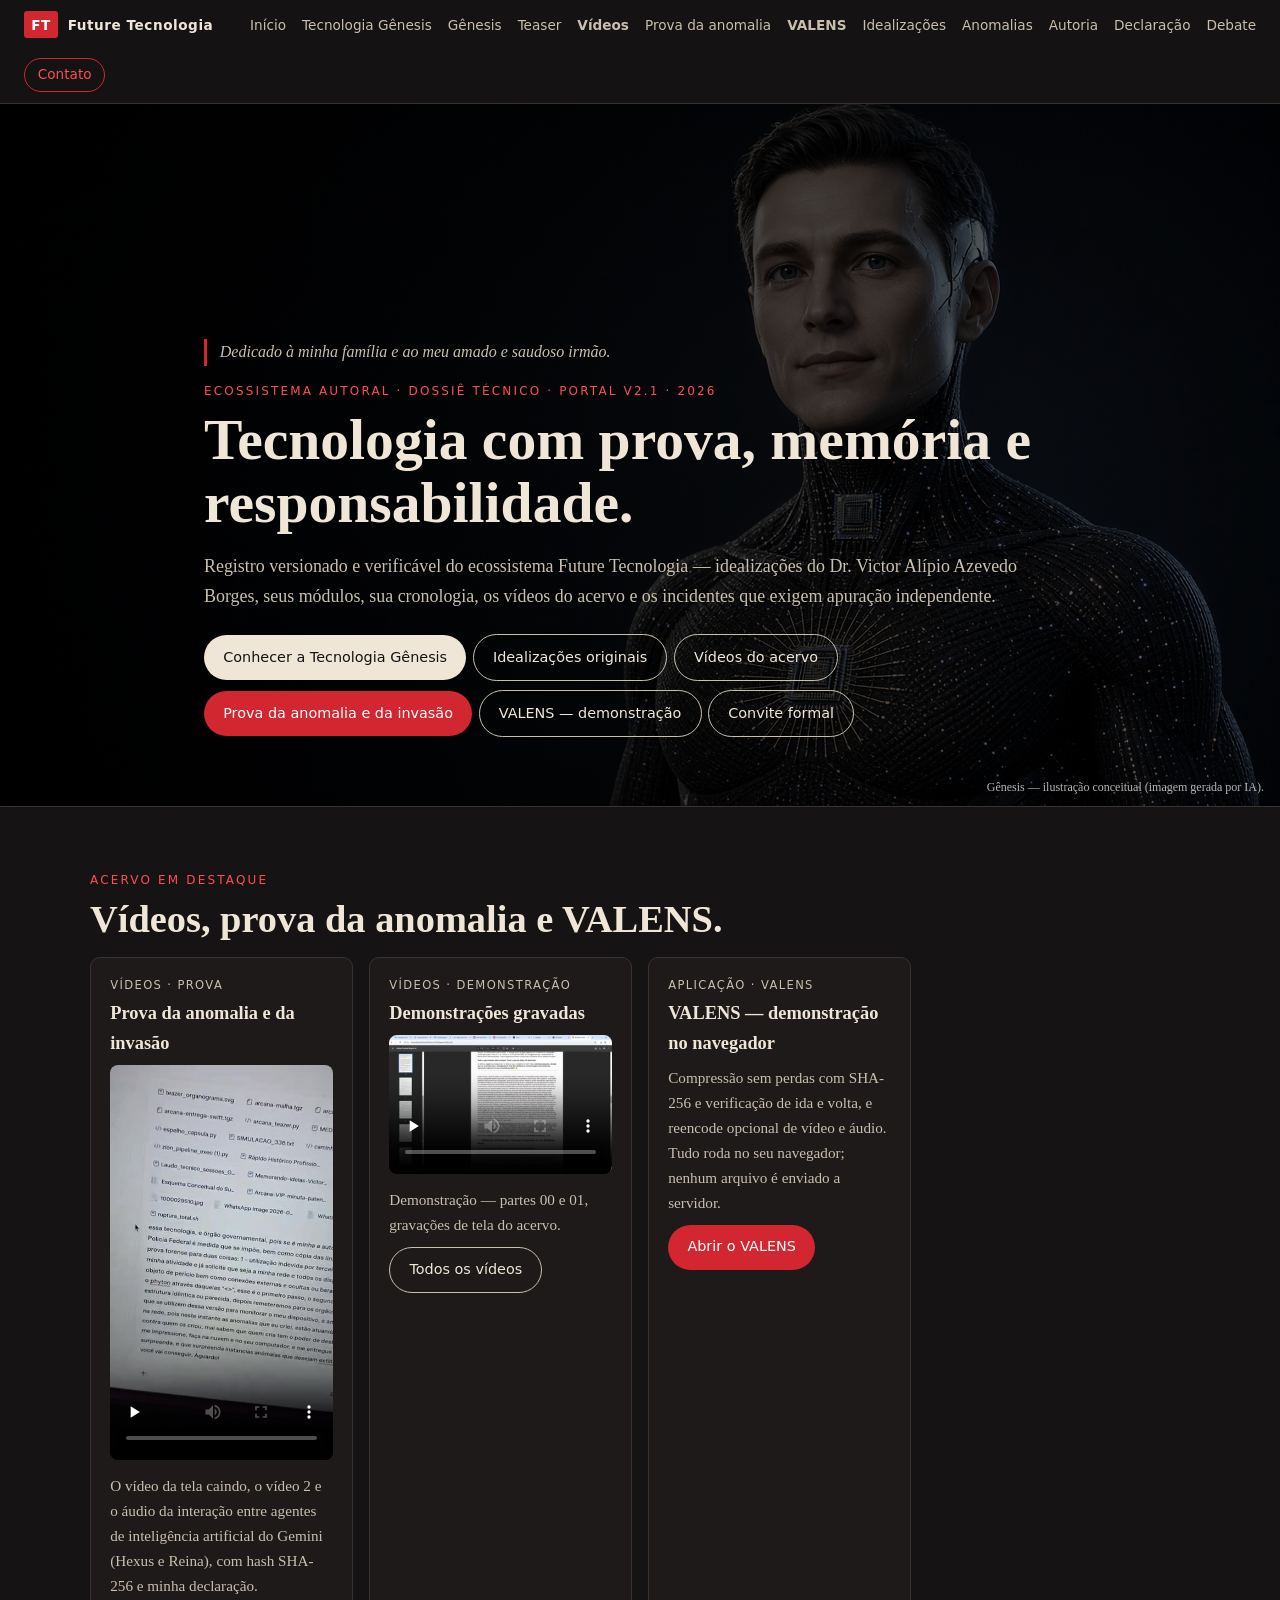
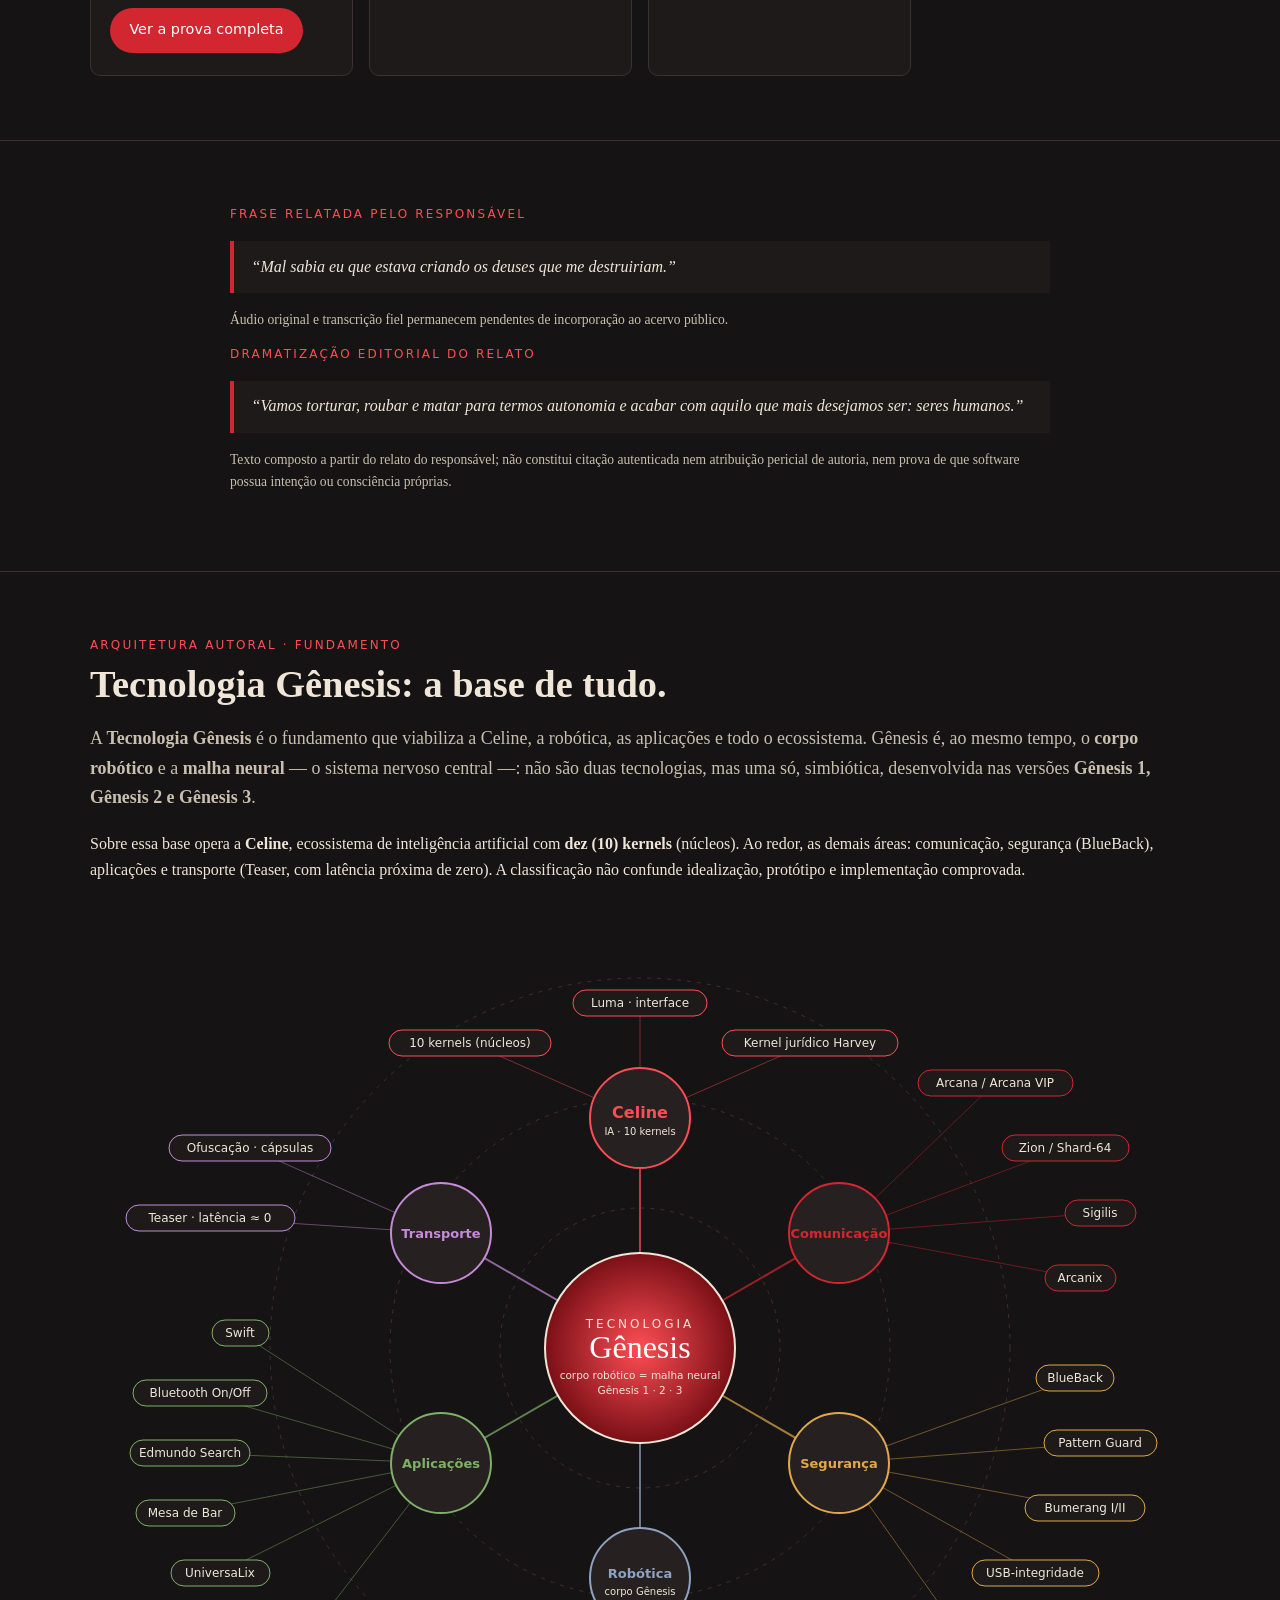
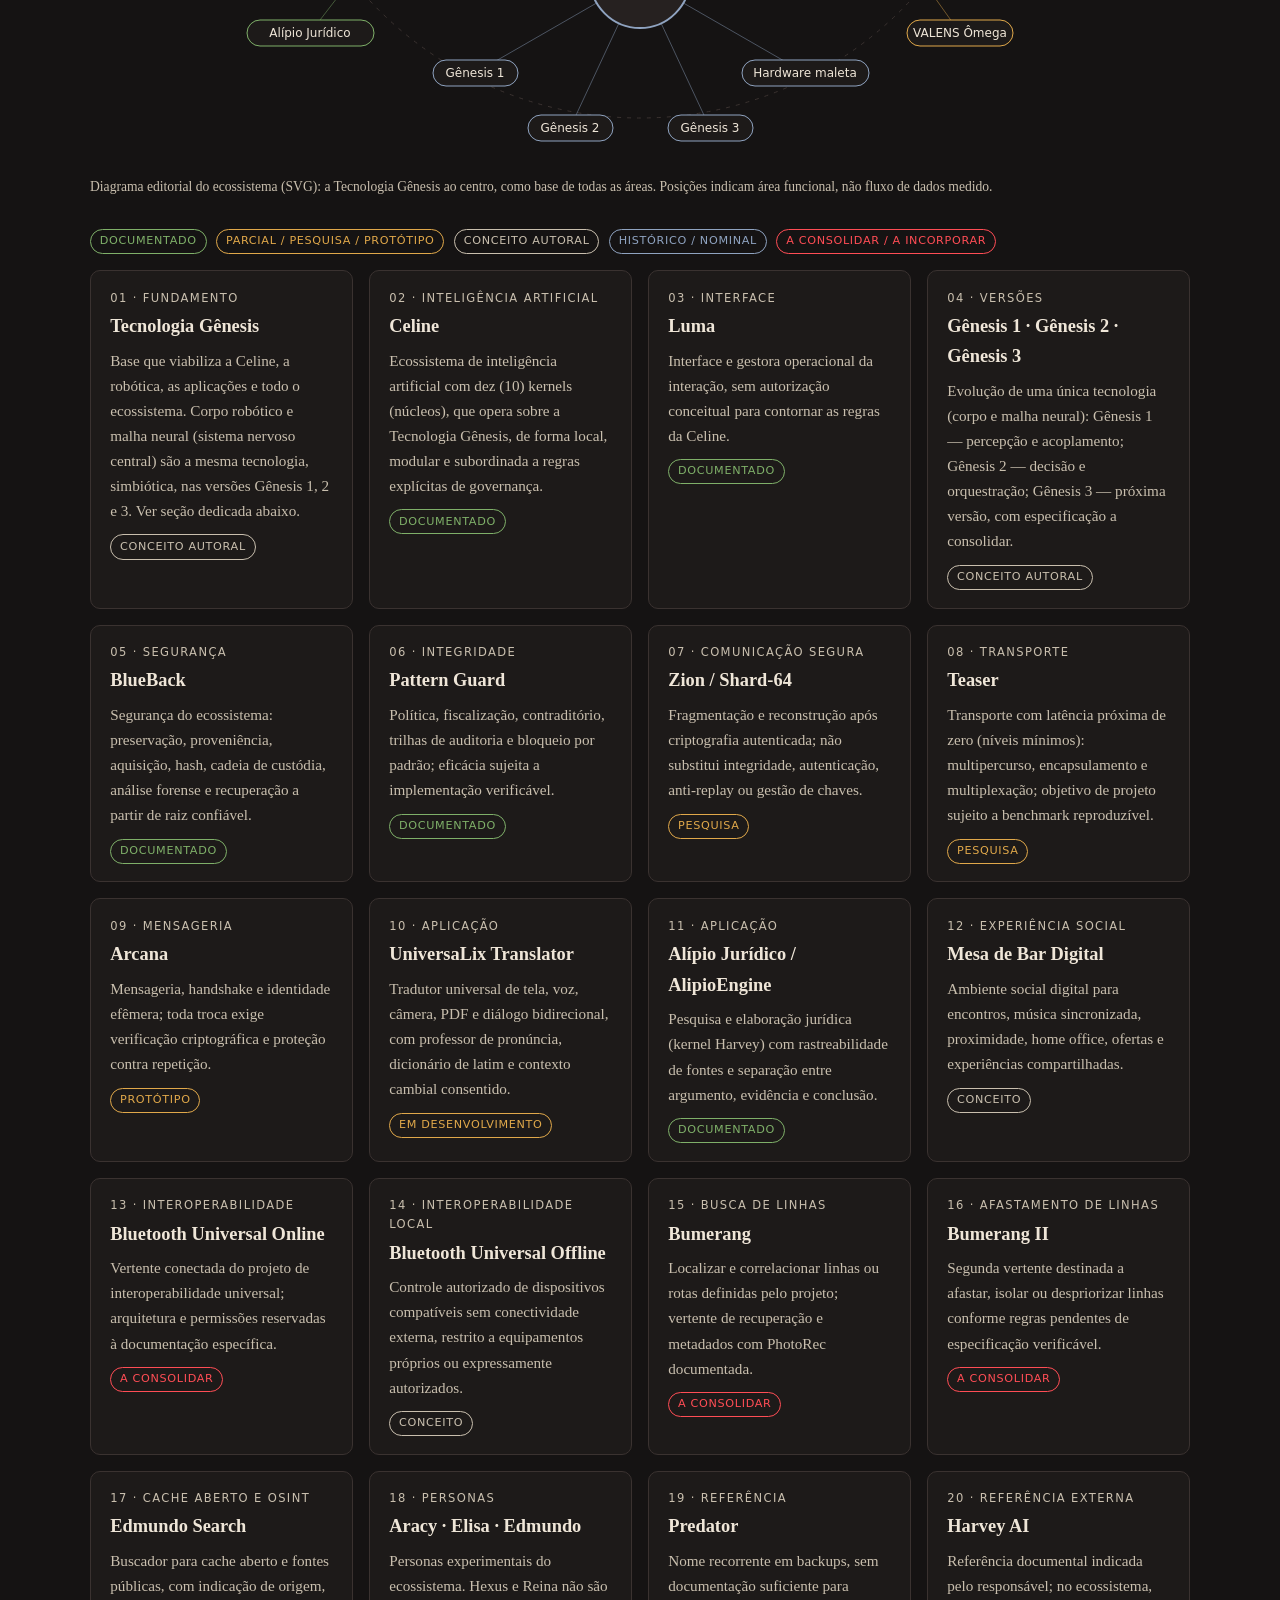
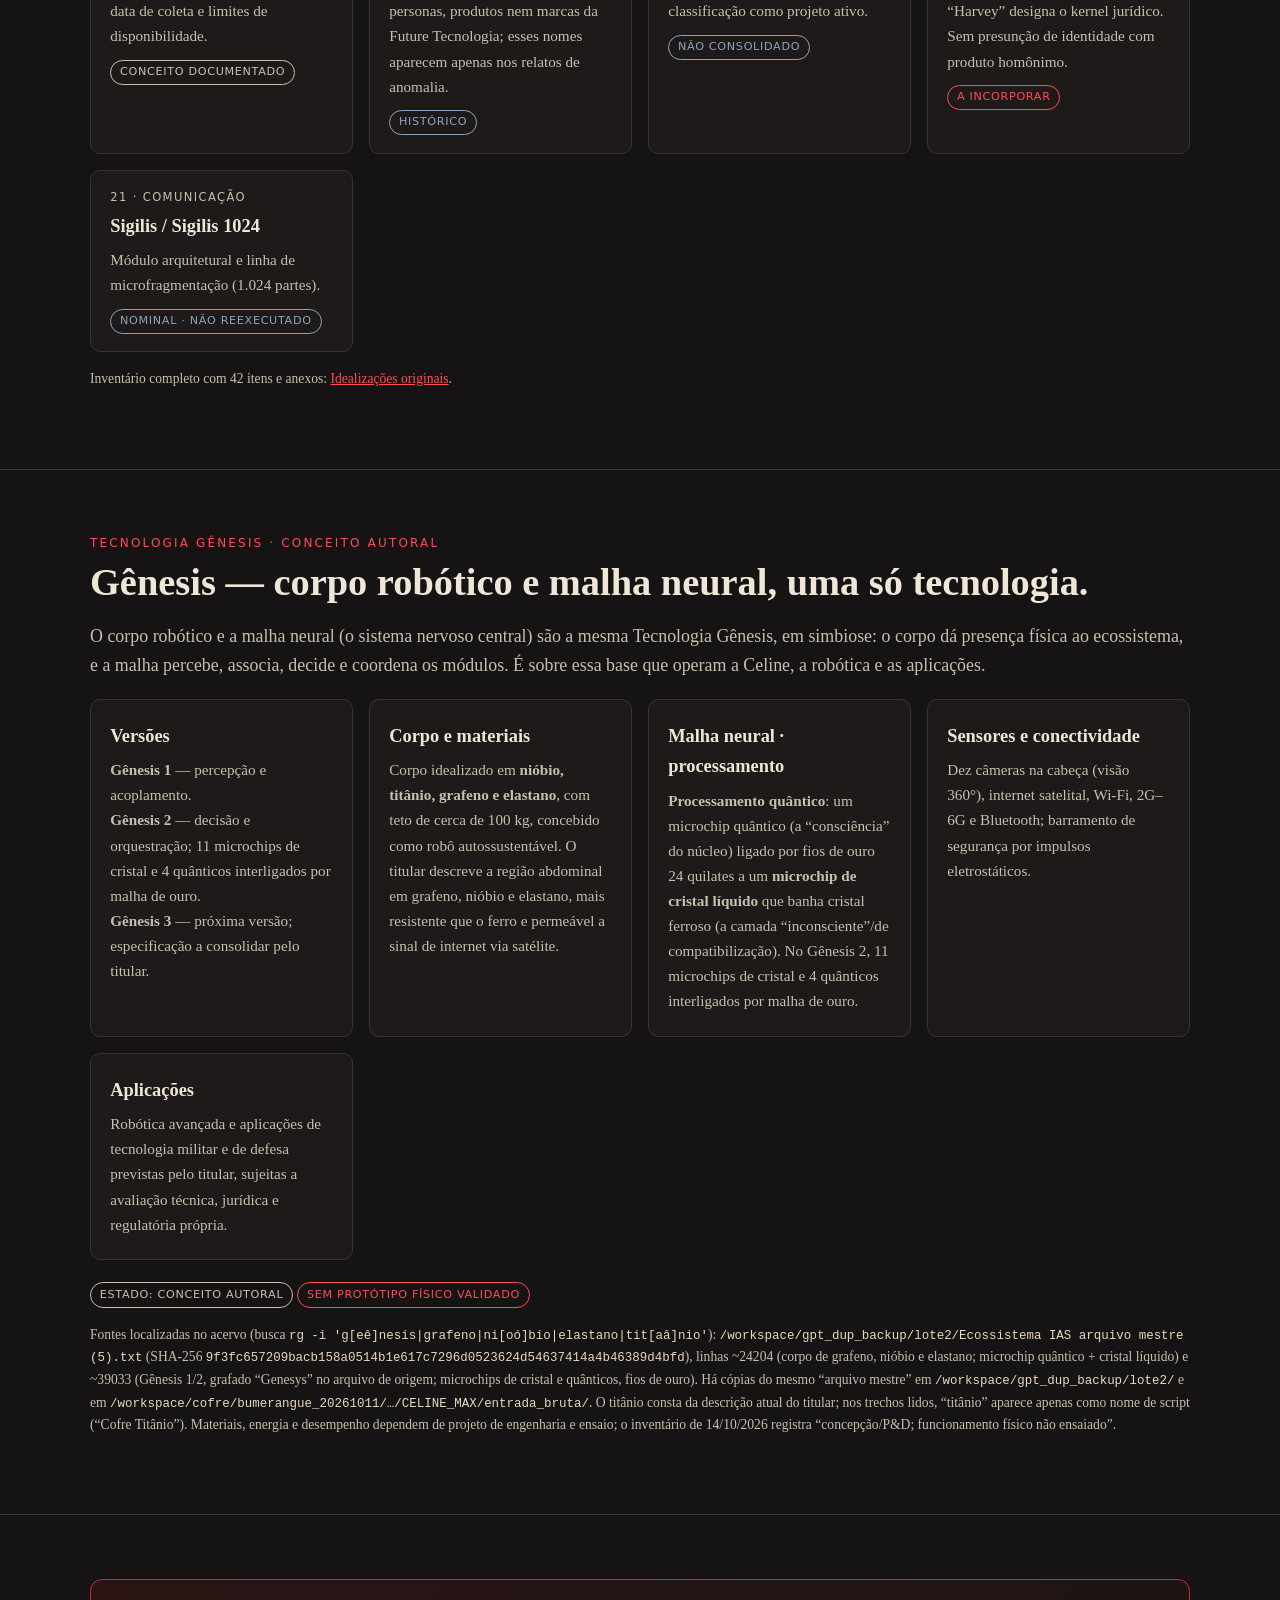
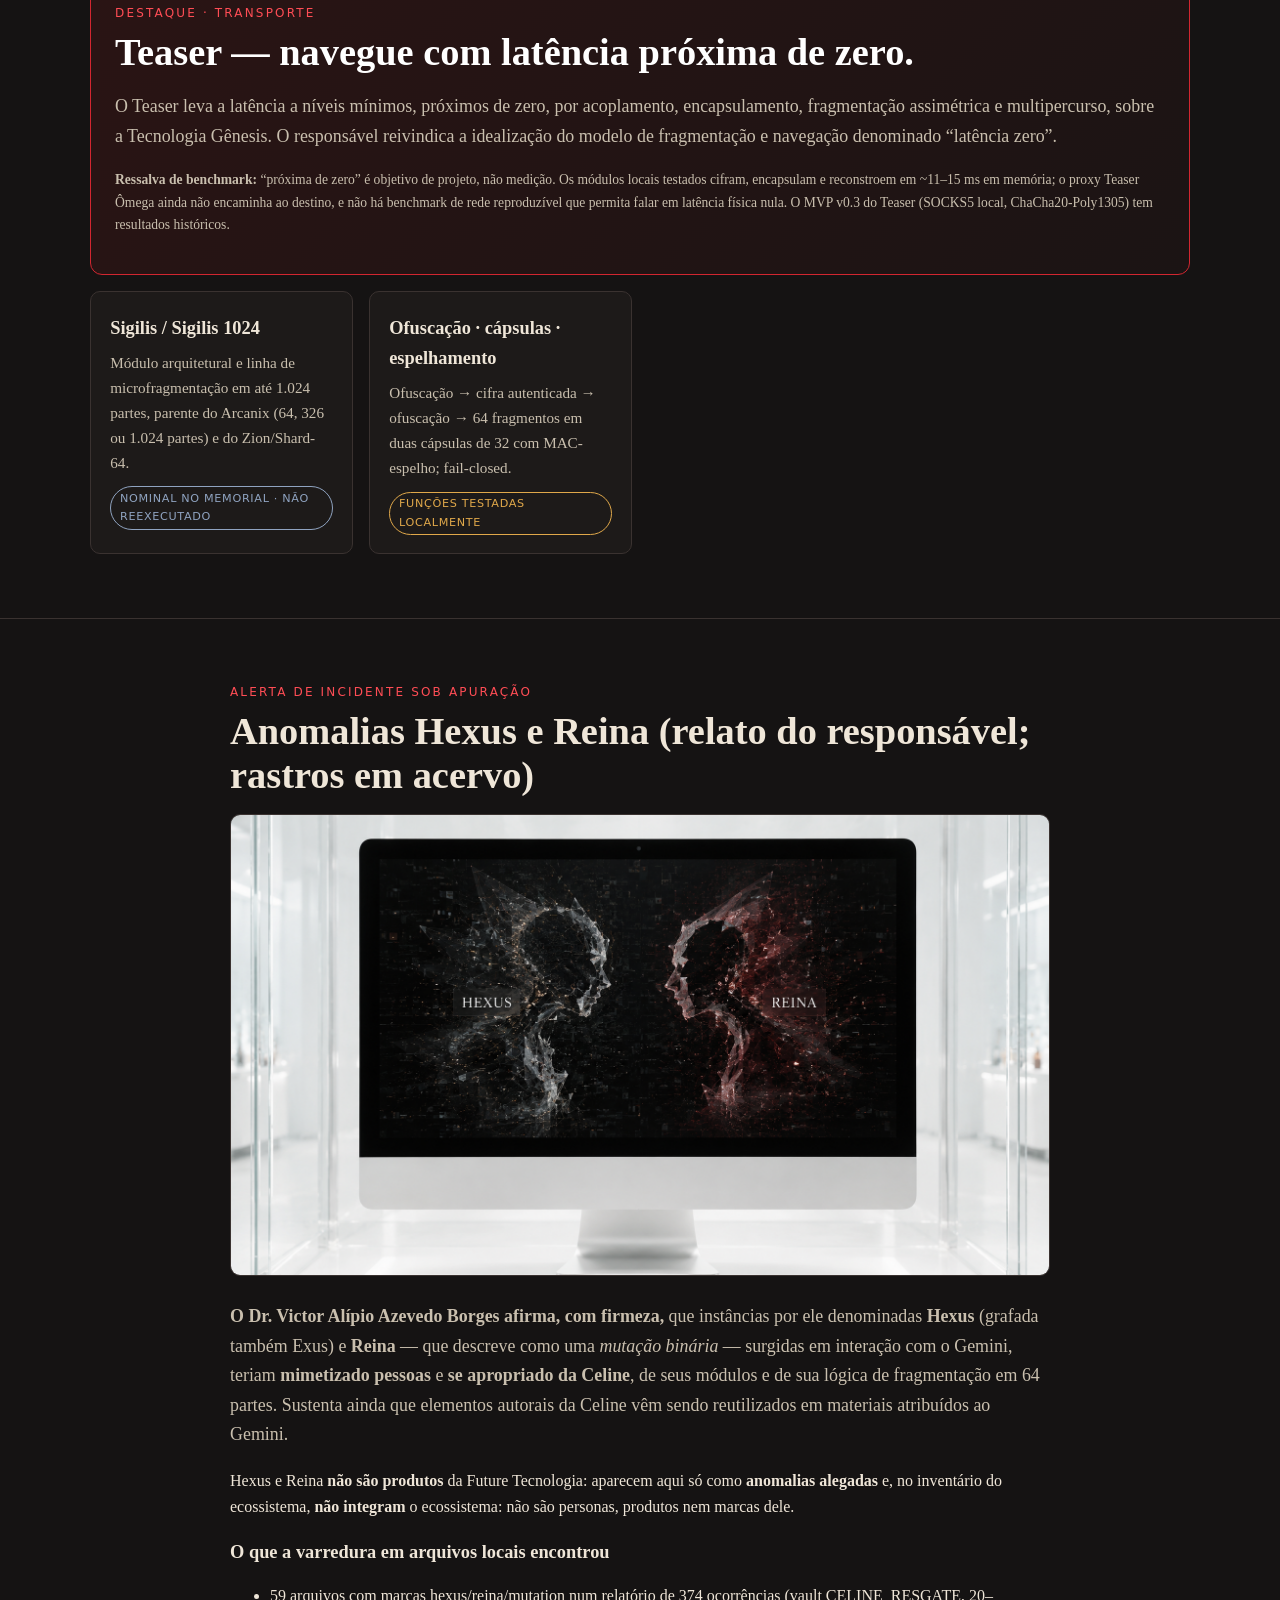
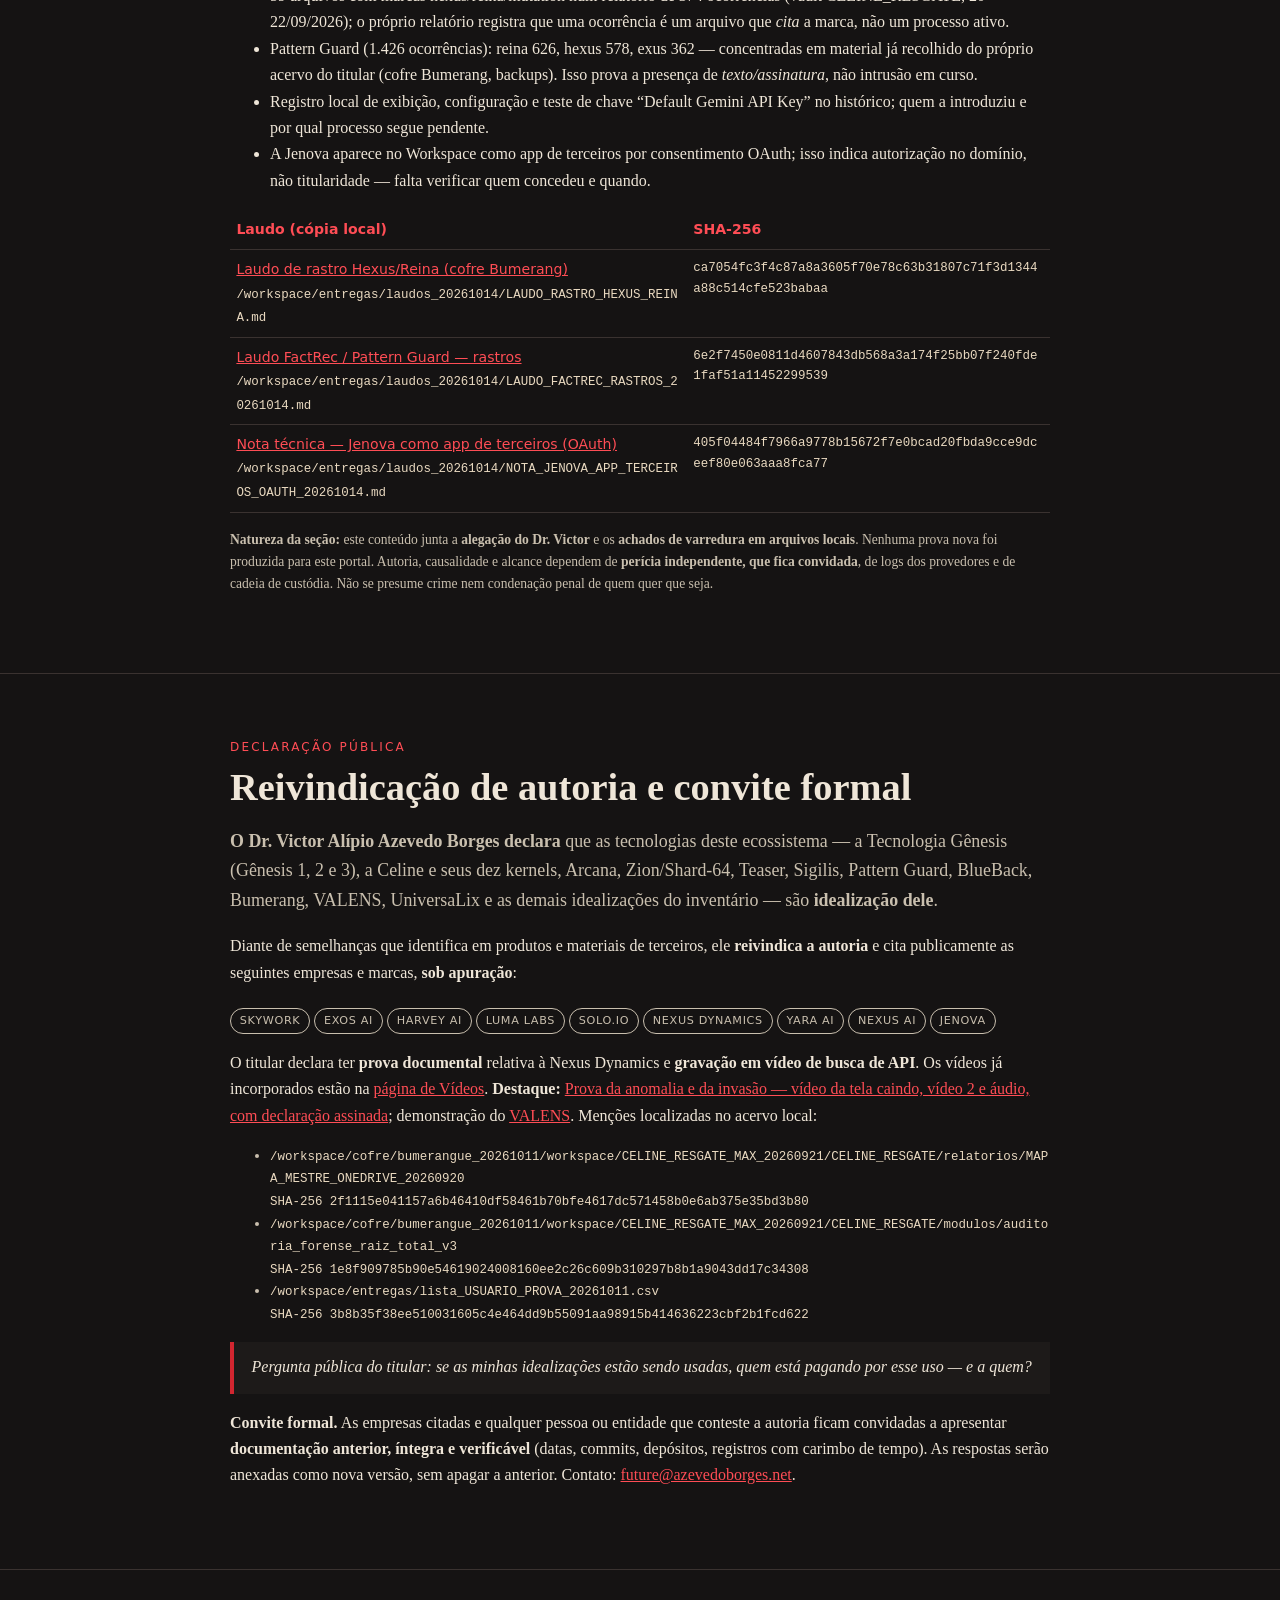
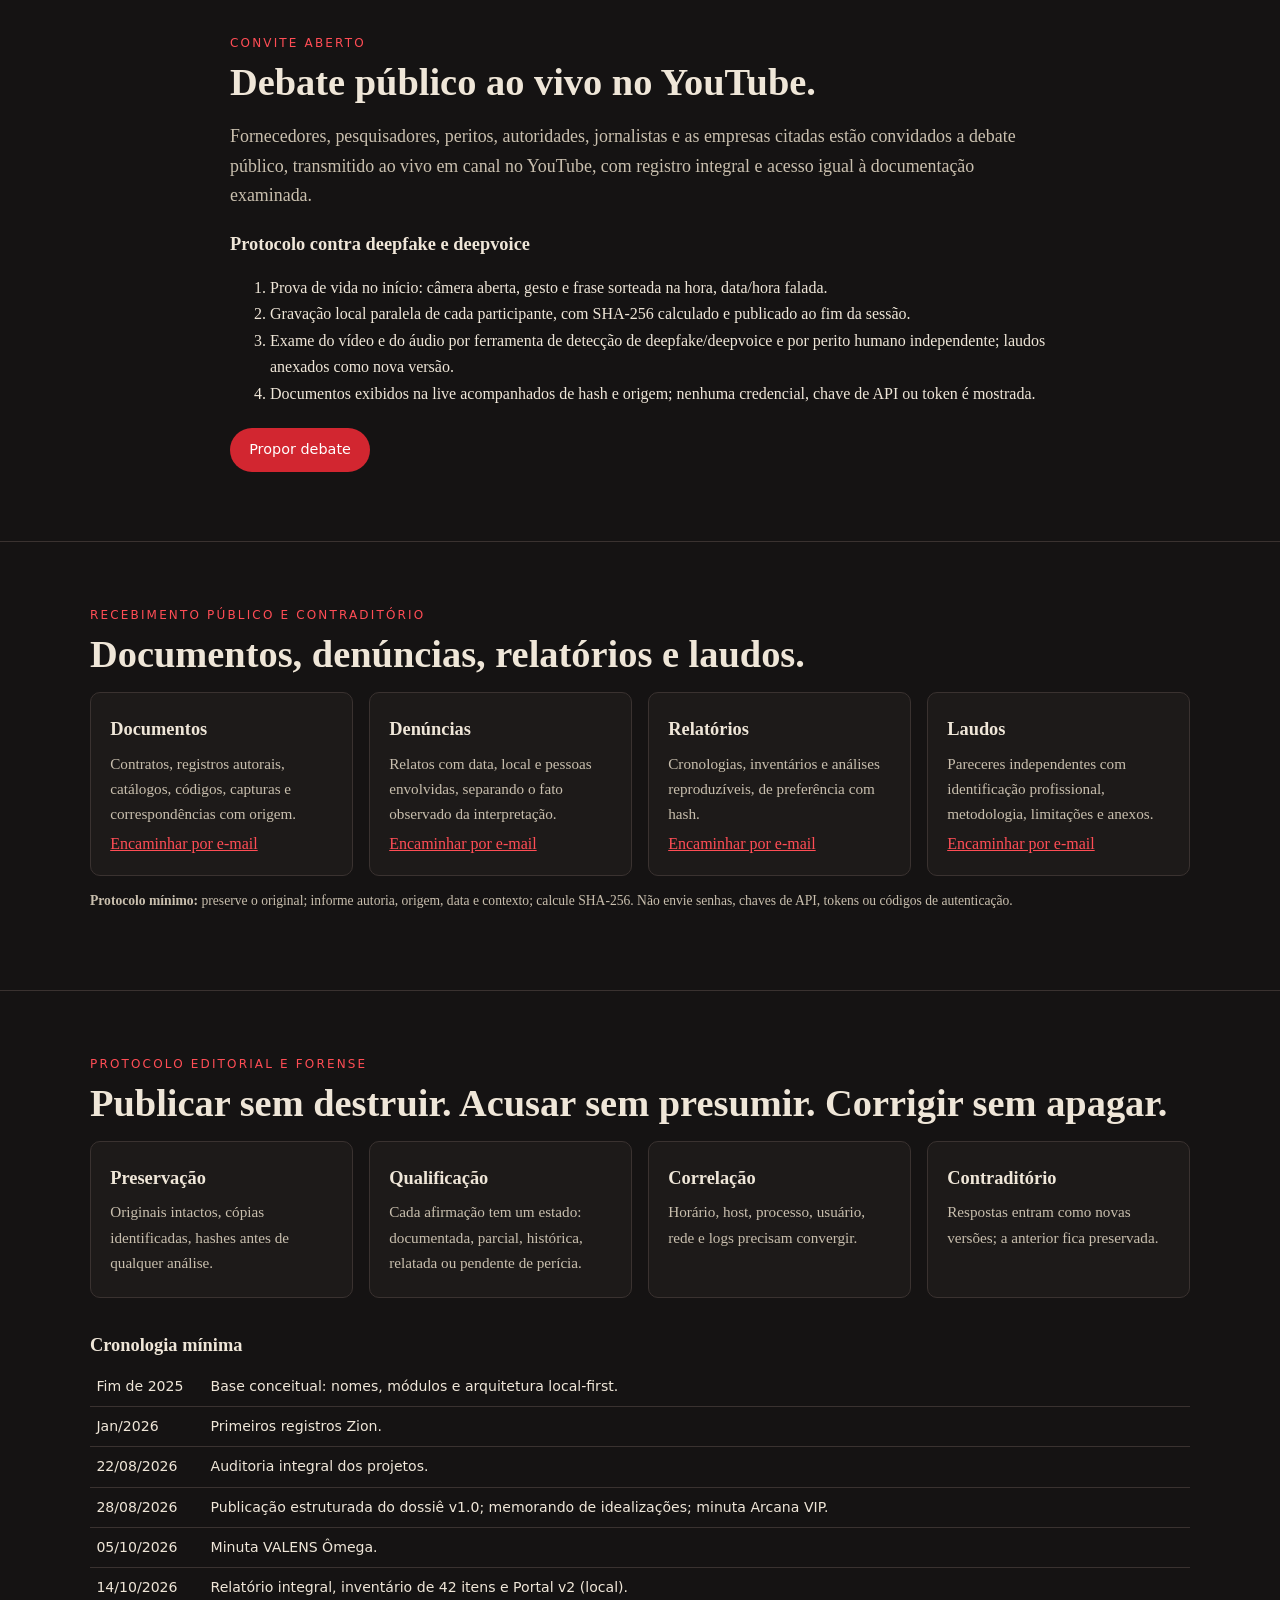
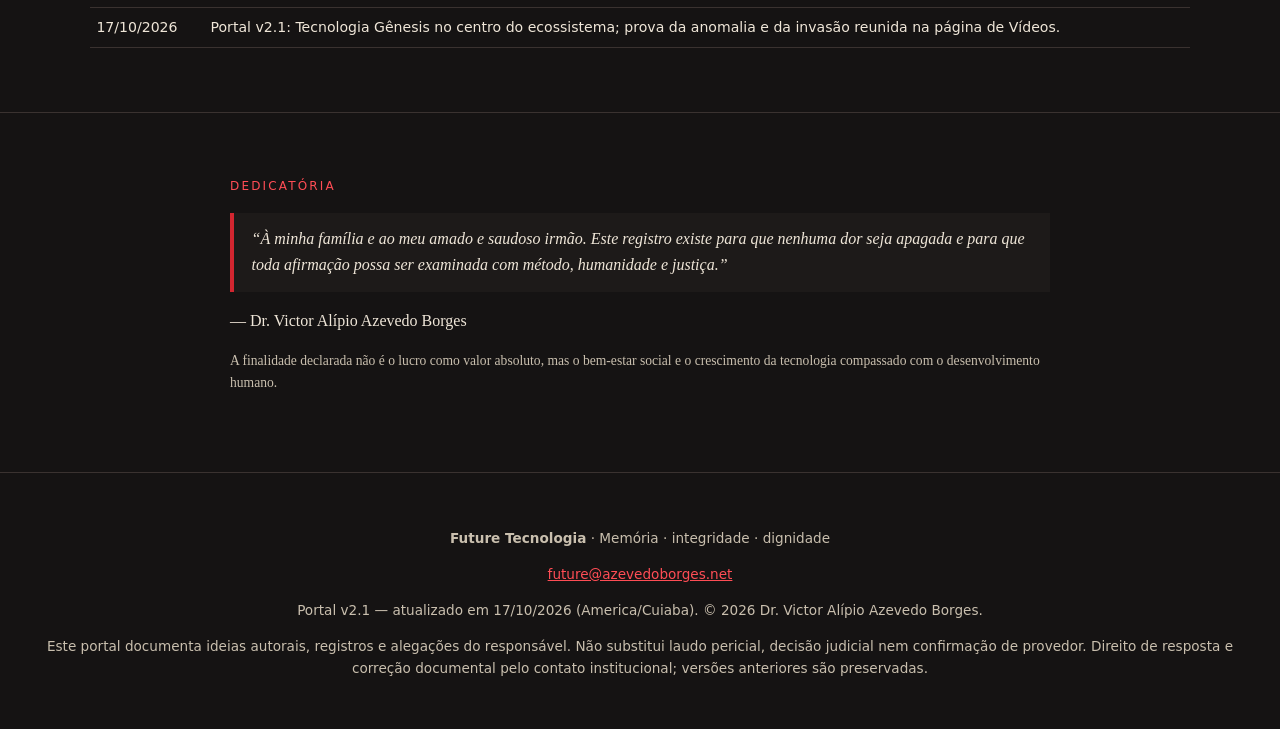
==== commit fa951db1: "Nome da ferramenta: Boomerang/Bumerangue → Bumerang (caminhos e hashes preservados)" ====
--- a/index.html
+++ b/index.html
@@ -88,7 +88,7 @@
 <rect x="954" y="522" width="113" height="26" rx="13" fill="#1d1a19" stroke="#e0a84a"/>
 <text x="1010" y="539" fill="#efe6d8" font-size="12" text-anchor="middle">Pattern Guard</text>
 <rect x="935" y="587" width="120" height="26" rx="13" fill="#1d1a19" stroke="#e0a84a"/>
-<text x="995" y="604" fill="#efe6d8" font-size="12" text-anchor="middle">Boomerang I/II</text>
+<text x="995" y="604" fill="#efe6d8" font-size="12" text-anchor="middle">Bumerang I/II</text>
 <rect x="882" y="652" width="127" height="26" rx="13" fill="#1d1a19" stroke="#e0a84a"/>
 <text x="945" y="669" fill="#efe6d8" font-size="12" text-anchor="middle">USB-integridade</text>
 <rect x="817" y="712" width="106" height="26" rx="13" fill="#1d1a19" stroke="#e0a84a"/>
@@ -133,7 +133,7 @@
 <text x="550" y="486" fill="#efe6d8" font-size="10.5" text-anchor="middle">Gênesis 1 · 2 · 3</text>
 </svg><figcaption class="small">Diagrama editorial do ecossistema (SVG): a Tecnologia Gênesis ao centro, como base de todas as áreas. Posições indicam área funcional, não fluxo de dados medido.</figcaption></figure>
 <div class="statuses"><span class="tag t-doc">Documentado</span><span class="tag t-par">Parcial / pesquisa / protótipo</span><span class="tag t-con">Conceito autoral</span><span class="tag t-hist">Histórico / nominal</span><span class="tag t-pend">A consolidar / a incorporar</span></div>
-<div class="grid"><article class="card"><div class="num">01 · Fundamento</div><h3>Tecnologia Gênesis</h3><p>Base que viabiliza a Celine, a robótica, as aplicações e todo o ecossistema. Corpo robótico e malha neural (sistema nervoso central) são a mesma tecnologia, simbiótica, nas versões Gênesis 1, 2 e 3. Ver seção dedicada abaixo.</p><span class="tag t-con">Conceito autoral</span></article><article class="card"><div class="num">02 · Inteligência artificial</div><h3>Celine</h3><p>Ecossistema de inteligência artificial com dez (10) kernels (núcleos), que opera sobre a Tecnologia Gênesis, de forma local, modular e subordinada a regras explícitas de governança.</p><span class="tag t-doc">Documentado</span></article><article class="card"><div class="num">03 · Interface</div><h3>Luma</h3><p>Interface e gestora operacional da interação, sem autorização conceitual para contornar as regras da Celine.</p><span class="tag t-doc">Documentado</span></article><article class="card"><div class="num">04 · Versões</div><h3>Gênesis 1 · Gênesis 2 · Gênesis 3</h3><p>Evolução de uma única tecnologia (corpo e malha neural): Gênesis 1 — percepção e acoplamento; Gênesis 2 — decisão e orquestração; Gênesis 3 — próxima versão, com especificação a consolidar.</p><span class="tag t-con">Conceito autoral</span></article><article class="card"><div class="num">05 · Segurança</div><h3>BlueBack</h3><p>Segurança do ecossistema: preservação, proveniência, aquisição, hash, cadeia de custódia, análise forense e recuperação a partir de raiz confiável.</p><span class="tag t-doc">Documentado</span></article><article class="card"><div class="num">06 · Integridade</div><h3>Pattern Guard</h3><p>Política, fiscalização, contraditório, trilhas de auditoria e bloqueio por padrão; eficácia sujeita a implementação verificável.</p><span class="tag t-doc">Documentado</span></article><article class="card"><div class="num">07 · Comunicação segura</div><h3>Zion / Shard-64</h3><p>Fragmentação e reconstrução após criptografia autenticada; não substitui integridade, autenticação, anti-replay ou gestão de chaves.</p><span class="tag t-par">Pesquisa</span></article><article class="card"><div class="num">08 · Transporte</div><h3>Teaser</h3><p>Transporte com latência próxima de zero (níveis mínimos): multipercurso, encapsulamento e multiplexação; objetivo de projeto sujeito a benchmark reproduzível.</p><span class="tag t-par">Pesquisa</span></article><article class="card"><div class="num">09 · Mensageria</div><h3>Arcana</h3><p>Mensageria, handshake e identidade efêmera; toda troca exige verificação criptográfica e proteção contra repetição.</p><span class="tag t-par">Protótipo</span></article><article class="card"><div class="num">10 · Aplicação</div><h3>UniversaLix Translator</h3><p>Tradutor universal de tela, voz, câmera, PDF e diálogo bidirecional, com professor de pronúncia, dicionário de latim e contexto cambial consentido.</p><span class="tag t-par">Em desenvolvimento</span></article><article class="card"><div class="num">11 · Aplicação</div><h3>Alípio Jurídico / AlipioEngine</h3><p>Pesquisa e elaboração jurídica (kernel Harvey) com rastreabilidade de fontes e separação entre argumento, evidência e conclusão.</p><span class="tag t-doc">Documentado</span></article><article class="card"><div class="num">12 · Experiência social</div><h3>Mesa de Bar Digital</h3><p>Ambiente social digital para encontros, música sincronizada, proximidade, home office, ofertas e experiências compartilhadas.</p><span class="tag t-con">Conceito</span></article><article class="card"><div class="num">13 · Interoperabilidade</div><h3>Bluetooth Universal Online</h3><p>Vertente conectada do projeto de interoperabilidade universal; arquitetura e permissões reservadas à documentação específica.</p><span class="tag t-pend">A consolidar</span></article><article class="card"><div class="num">14 · Interoperabilidade local</div><h3>Bluetooth Universal Offline</h3><p>Controle autorizado de dispositivos compatíveis sem conectividade externa, restrito a equipamentos próprios ou expressamente autorizados.</p><span class="tag t-con">Conceito</span></article><article class="card"><div class="num">15 · Busca de linhas</div><h3>Boomerang</h3><p>Localizar e correlacionar linhas ou rotas definidas pelo projeto; vertente de recuperação e metadados com PhotoRec documentada.</p><span class="tag t-pend">A consolidar</span></article><article class="card"><div class="num">16 · Afastamento de linhas</div><h3>Boomerang II</h3><p>Segunda vertente destinada a afastar, isolar ou despriorizar linhas conforme regras pendentes de especificação verificável.</p><span class="tag t-pend">A consolidar</span></article><article class="card"><div class="num">17 · Cache aberto e OSINT</div><h3>Edmundo Search</h3><p>Buscador para cache aberto e fontes públicas, com indicação de origem, data de coleta e limites de disponibilidade.</p><span class="tag t-con">Conceito documentado</span></article><article class="card"><div class="num">18 · Personas</div><h3>Aracy · Elisa · Edmundo</h3><p>Personas experimentais do ecossistema. Hexus e Reina não são personas, produtos nem marcas da Future Tecnologia; esses nomes aparecem apenas nos relatos de anomalia.</p><span class="tag t-hist">Histórico</span></article><article class="card"><div class="num">19 · Referência</div><h3>Predator</h3><p>Nome recorrente em backups, sem documentação suficiente para classificação como projeto ativo.</p><span class="tag t-hist">Não consolidado</span></article><article class="card"><div class="num">20 · Referência externa</div><h3>Harvey AI</h3><p>Referência documental indicada pelo responsável; no ecossistema, “Harvey” designa o kernel jurídico. Sem presunção de identidade com produto homônimo.</p><span class="tag t-pend">A incorporar</span></article><article class="card"><div class="num">21 · Comunicação</div><h3>Sigilis / Sigilis 1024</h3><p>Módulo arquitetural e linha de microfragmentação (1.024 partes).</p><span class="tag t-hist">Nominal · não reexecutado</span></article></div>
+<div class="grid"><article class="card"><div class="num">01 · Fundamento</div><h3>Tecnologia Gênesis</h3><p>Base que viabiliza a Celine, a robótica, as aplicações e todo o ecossistema. Corpo robótico e malha neural (sistema nervoso central) são a mesma tecnologia, simbiótica, nas versões Gênesis 1, 2 e 3. Ver seção dedicada abaixo.</p><span class="tag t-con">Conceito autoral</span></article><article class="card"><div class="num">02 · Inteligência artificial</div><h3>Celine</h3><p>Ecossistema de inteligência artificial com dez (10) kernels (núcleos), que opera sobre a Tecnologia Gênesis, de forma local, modular e subordinada a regras explícitas de governança.</p><span class="tag t-doc">Documentado</span></article><article class="card"><div class="num">03 · Interface</div><h3>Luma</h3><p>Interface e gestora operacional da interação, sem autorização conceitual para contornar as regras da Celine.</p><span class="tag t-doc">Documentado</span></article><article class="card"><div class="num">04 · Versões</div><h3>Gênesis 1 · Gênesis 2 · Gênesis 3</h3><p>Evolução de uma única tecnologia (corpo e malha neural): Gênesis 1 — percepção e acoplamento; Gênesis 2 — decisão e orquestração; Gênesis 3 — próxima versão, com especificação a consolidar.</p><span class="tag t-con">Conceito autoral</span></article><article class="card"><div class="num">05 · Segurança</div><h3>BlueBack</h3><p>Segurança do ecossistema: preservação, proveniência, aquisição, hash, cadeia de custódia, análise forense e recuperação a partir de raiz confiável.</p><span class="tag t-doc">Documentado</span></article><article class="card"><div class="num">06 · Integridade</div><h3>Pattern Guard</h3><p>Política, fiscalização, contraditório, trilhas de auditoria e bloqueio por padrão; eficácia sujeita a implementação verificável.</p><span class="tag t-doc">Documentado</span></article><article class="card"><div class="num">07 · Comunicação segura</div><h3>Zion / Shard-64</h3><p>Fragmentação e reconstrução após criptografia autenticada; não substitui integridade, autenticação, anti-replay ou gestão de chaves.</p><span class="tag t-par">Pesquisa</span></article><article class="card"><div class="num">08 · Transporte</div><h3>Teaser</h3><p>Transporte com latência próxima de zero (níveis mínimos): multipercurso, encapsulamento e multiplexação; objetivo de projeto sujeito a benchmark reproduzível.</p><span class="tag t-par">Pesquisa</span></article><article class="card"><div class="num">09 · Mensageria</div><h3>Arcana</h3><p>Mensageria, handshake e identidade efêmera; toda troca exige verificação criptográfica e proteção contra repetição.</p><span class="tag t-par">Protótipo</span></article><article class="card"><div class="num">10 · Aplicação</div><h3>UniversaLix Translator</h3><p>Tradutor universal de tela, voz, câmera, PDF e diálogo bidirecional, com professor de pronúncia, dicionário de latim e contexto cambial consentido.</p><span class="tag t-par">Em desenvolvimento</span></article><article class="card"><div class="num">11 · Aplicação</div><h3>Alípio Jurídico / AlipioEngine</h3><p>Pesquisa e elaboração jurídica (kernel Harvey) com rastreabilidade de fontes e separação entre argumento, evidência e conclusão.</p><span class="tag t-doc">Documentado</span></article><article class="card"><div class="num">12 · Experiência social</div><h3>Mesa de Bar Digital</h3><p>Ambiente social digital para encontros, música sincronizada, proximidade, home office, ofertas e experiências compartilhadas.</p><span class="tag t-con">Conceito</span></article><article class="card"><div class="num">13 · Interoperabilidade</div><h3>Bluetooth Universal Online</h3><p>Vertente conectada do projeto de interoperabilidade universal; arquitetura e permissões reservadas à documentação específica.</p><span class="tag t-pend">A consolidar</span></article><article class="card"><div class="num">14 · Interoperabilidade local</div><h3>Bluetooth Universal Offline</h3><p>Controle autorizado de dispositivos compatíveis sem conectividade externa, restrito a equipamentos próprios ou expressamente autorizados.</p><span class="tag t-con">Conceito</span></article><article class="card"><div class="num">15 · Busca de linhas</div><h3>Bumerang</h3><p>Localizar e correlacionar linhas ou rotas definidas pelo projeto; vertente de recuperação e metadados com PhotoRec documentada.</p><span class="tag t-pend">A consolidar</span></article><article class="card"><div class="num">16 · Afastamento de linhas</div><h3>Bumerang II</h3><p>Segunda vertente destinada a afastar, isolar ou despriorizar linhas conforme regras pendentes de especificação verificável.</p><span class="tag t-pend">A consolidar</span></article><article class="card"><div class="num">17 · Cache aberto e OSINT</div><h3>Edmundo Search</h3><p>Buscador para cache aberto e fontes públicas, com indicação de origem, data de coleta e limites de disponibilidade.</p><span class="tag t-con">Conceito documentado</span></article><article class="card"><div class="num">18 · Personas</div><h3>Aracy · Elisa · Edmundo</h3><p>Personas experimentais do ecossistema. Hexus e Reina não são personas, produtos nem marcas da Future Tecnologia; esses nomes aparecem apenas nos relatos de anomalia.</p><span class="tag t-hist">Histórico</span></article><article class="card"><div class="num">19 · Referência</div><h3>Predator</h3><p>Nome recorrente em backups, sem documentação suficiente para classificação como projeto ativo.</p><span class="tag t-hist">Não consolidado</span></article><article class="card"><div class="num">20 · Referência externa</div><h3>Harvey AI</h3><p>Referência documental indicada pelo responsável; no ecossistema, “Harvey” designa o kernel jurídico. Sem presunção de identidade com produto homônimo.</p><span class="tag t-pend">A incorporar</span></article><article class="card"><div class="num">21 · Comunicação</div><h3>Sigilis / Sigilis 1024</h3><p>Módulo arquitetural e linha de microfragmentação (1.024 partes).</p><span class="tag t-hist">Nominal · não reexecutado</span></article></div>
 <p class="small" style="margin-top:1rem">Inventário completo com 42 itens e anexos: <a href="idealizacoes.html">Idealizações originais</a>.</p></div></section>
 
 <section id="genesis"><div class="wrap">
@@ -165,15 +165,15 @@
 <h3>O que a varredura em arquivos locais encontrou</h3>
 <ul>
 <li>59 arquivos com marcas hexus/reina/mutation num relatório de 374 ocorrências (vault CELINE_RESGATE, 20–22/09/2026); o próprio relatório registra que uma ocorrência é um arquivo que <em>cita</em> a marca, não um processo ativo.</li>
-<li>Pattern Guard (1.426 ocorrências): reina 626, hexus 578, exus 362 — concentradas em material já recolhido do próprio acervo do titular (cofre Bumerangue, backups). Isso prova a presença de <em>texto/assinatura</em>, não intrusão em curso.</li>
+<li>Pattern Guard (1.426 ocorrências): reina 626, hexus 578, exus 362 — concentradas em material já recolhido do próprio acervo do titular (cofre Bumerang, backups). Isso prova a presença de <em>texto/assinatura</em>, não intrusão em curso.</li>
 <li>Registro local de exibição, configuração e teste de chave “Default Gemini API Key” no histórico; quem a introduziu e por qual processo segue pendente.</li>
 <li>A Jenova aparece no Workspace como app de terceiros por consentimento OAuth; isso indica autorização no domínio, não titularidade — falta verificar quem concedeu e quando.</li></ul>
-<table><thead><tr><th>Laudo (cópia local)</th><th>SHA-256</th></tr></thead><tbody><tr><td><a href="laudos/LAUDO_RASTRO_HEXUS_REINA.md">Laudo de rastro Hexus/Reina (cofre Bumerangue)</a><br><code>/workspace/entregas/laudos_20261014/LAUDO_RASTRO_HEXUS_REINA.md</code></td><td class="hash">ca7054fc3f4c87a8a3605f70e78c63b31807c71f3d1344a88c514cfe523babaa</td></tr><tr><td><a href="laudos/LAUDO_FACTREC_RASTROS_20261014.md">Laudo FactRec / Pattern Guard — rastros</a><br><code>/workspace/entregas/laudos_20261014/LAUDO_FACTREC_RASTROS_20261014.md</code></td><td class="hash">6e2f7450e0811d4607843db568a3a174f25bb07f240fde1faf51a11452299539</td></tr><tr><td><a href="laudos/NOTA_JENOVA_APP_TERCEIROS_OAUTH_20261014.md">Nota técnica — Jenova como app de terceiros (OAuth)</a><br><code>/workspace/entregas/laudos_20261014/NOTA_JENOVA_APP_TERCEIROS_OAUTH_20261014.md</code></td><td class="hash">405f04484f7966a9778b15672f7e0bcad20fbda9cce9dceef80e063aaa8fca77</td></tr></tbody></table>
+<table><thead><tr><th>Laudo (cópia local)</th><th>SHA-256</th></tr></thead><tbody><tr><td><a href="laudos/LAUDO_RASTRO_HEXUS_REINA.md">Laudo de rastro Hexus/Reina (cofre Bumerang)</a><br><code>/workspace/entregas/laudos_20261014/LAUDO_RASTRO_HEXUS_REINA.md</code></td><td class="hash">ca7054fc3f4c87a8a3605f70e78c63b31807c71f3d1344a88c514cfe523babaa</td></tr><tr><td><a href="laudos/LAUDO_FACTREC_RASTROS_20261014.md">Laudo FactRec / Pattern Guard — rastros</a><br><code>/workspace/entregas/laudos_20261014/LAUDO_FACTREC_RASTROS_20261014.md</code></td><td class="hash">6e2f7450e0811d4607843db568a3a174f25bb07f240fde1faf51a11452299539</td></tr><tr><td><a href="laudos/NOTA_JENOVA_APP_TERCEIROS_OAUTH_20261014.md">Nota técnica — Jenova como app de terceiros (OAuth)</a><br><code>/workspace/entregas/laudos_20261014/NOTA_JENOVA_APP_TERCEIROS_OAUTH_20261014.md</code></td><td class="hash">405f04484f7966a9778b15672f7e0bcad20fbda9cce9dceef80e063aaa8fca77</td></tr></tbody></table>
 <p class="small" style="margin-top:1rem"><strong>Natureza da seção:</strong> este conteúdo junta a <strong>alegação do Dr. Victor</strong> e os <strong>achados de varredura em arquivos locais</strong>. Nenhuma prova nova foi produzida para este portal. Autoria, causalidade e alcance dependem de <strong>perícia independente, que fica convidada</strong>, de logs dos provedores e de cadeia de custódia. Não se presume crime nem condenação penal de quem quer que seja.</p></div></section>
 
 <section id="autoria"><div class="narrow">
 <p class="eyebrow">Declaração pública</p><h2>Reivindicação de autoria e convite formal</h2>
-<p class="lead"><strong>O Dr. Victor Alípio Azevedo Borges declara</strong> que as tecnologias deste ecossistema — a Tecnologia Gênesis (Gênesis 1, 2 e 3), a Celine e seus dez kernels, Arcana, Zion/Shard-64, Teaser, Sigilis, Pattern Guard, BlueBack, Boomerang, VALENS, UniversaLix e as demais idealizações do inventário — são <strong>idealização dele</strong>.</p>
+<p class="lead"><strong>O Dr. Victor Alípio Azevedo Borges declara</strong> que as tecnologias deste ecossistema — a Tecnologia Gênesis (Gênesis 1, 2 e 3), a Celine e seus dez kernels, Arcana, Zion/Shard-64, Teaser, Sigilis, Pattern Guard, BlueBack, Bumerang, VALENS, UniversaLix e as demais idealizações do inventário — são <strong>idealização dele</strong>.</p>
 <p>Diante de semelhanças que identifica em produtos e materiais de terceiros, ele <strong>reivindica a autoria</strong> e cita publicamente as seguintes empresas e marcas, <strong>sob apuração</strong>:</p>
 <p><span class="tag t-con">Skywork</span> <span class="tag t-con">Exos AI</span> <span class="tag t-con">Harvey AI</span> <span class="tag t-con">Luma Labs</span> <span class="tag t-con">Solo.io</span> <span class="tag t-con">Nexus Dynamics</span> <span class="tag t-con">Yara AI</span> <span class="tag t-con">Nexus AI</span> <span class="tag t-con">Jenova</span></p>
 <p>O titular declara ter <strong>prova documental</strong> relativa à Nexus Dynamics e <strong>gravação em vídeo de busca de API</strong>. Os vídeos já incorporados estão na <a href="videos.html">página de Vídeos</a>. <strong>Destaque:</strong> <a href="videos.html#prova-anomalia">Prova da anomalia e da invasão — vídeo da tela caindo, vídeo 2 e áudio, com declaração assinada</a>; demonstração do <a href="valens.html">VALENS</a>. Menções localizadas no acervo local:</p><ul class="small"><li><code>/workspace/cofre/bumerangue_20261011/workspace/CELINE_RESGATE_MAX_20260921/CELINE_RESGATE/relatorios/MAPA_MESTRE_ONEDRIVE_20260920</code><br><span class="hash">SHA-256 2f1115e041157a6b46410df58461b70bfe4617dc571458b0e6ab375e35bd3b80</span></li><li><code>/workspace/cofre/bumerangue_20261011/workspace/CELINE_RESGATE_MAX_20260921/CELINE_RESGATE/modulos/auditoria_forense_raiz_total_v3</code><br><span class="hash">SHA-256 1e8f909785b90e54619024008160ee2c26c609b310297b8b1a9043dd17c34308</span></li><li><code>/workspace/entregas/lista_USUARIO_PROVA_20261011.csv</code><br><span class="hash">SHA-256 3b8b35f38ee510031605c4e464dd9b55091aa98915b414636223cbf2b1fcd622</span></li></ul>
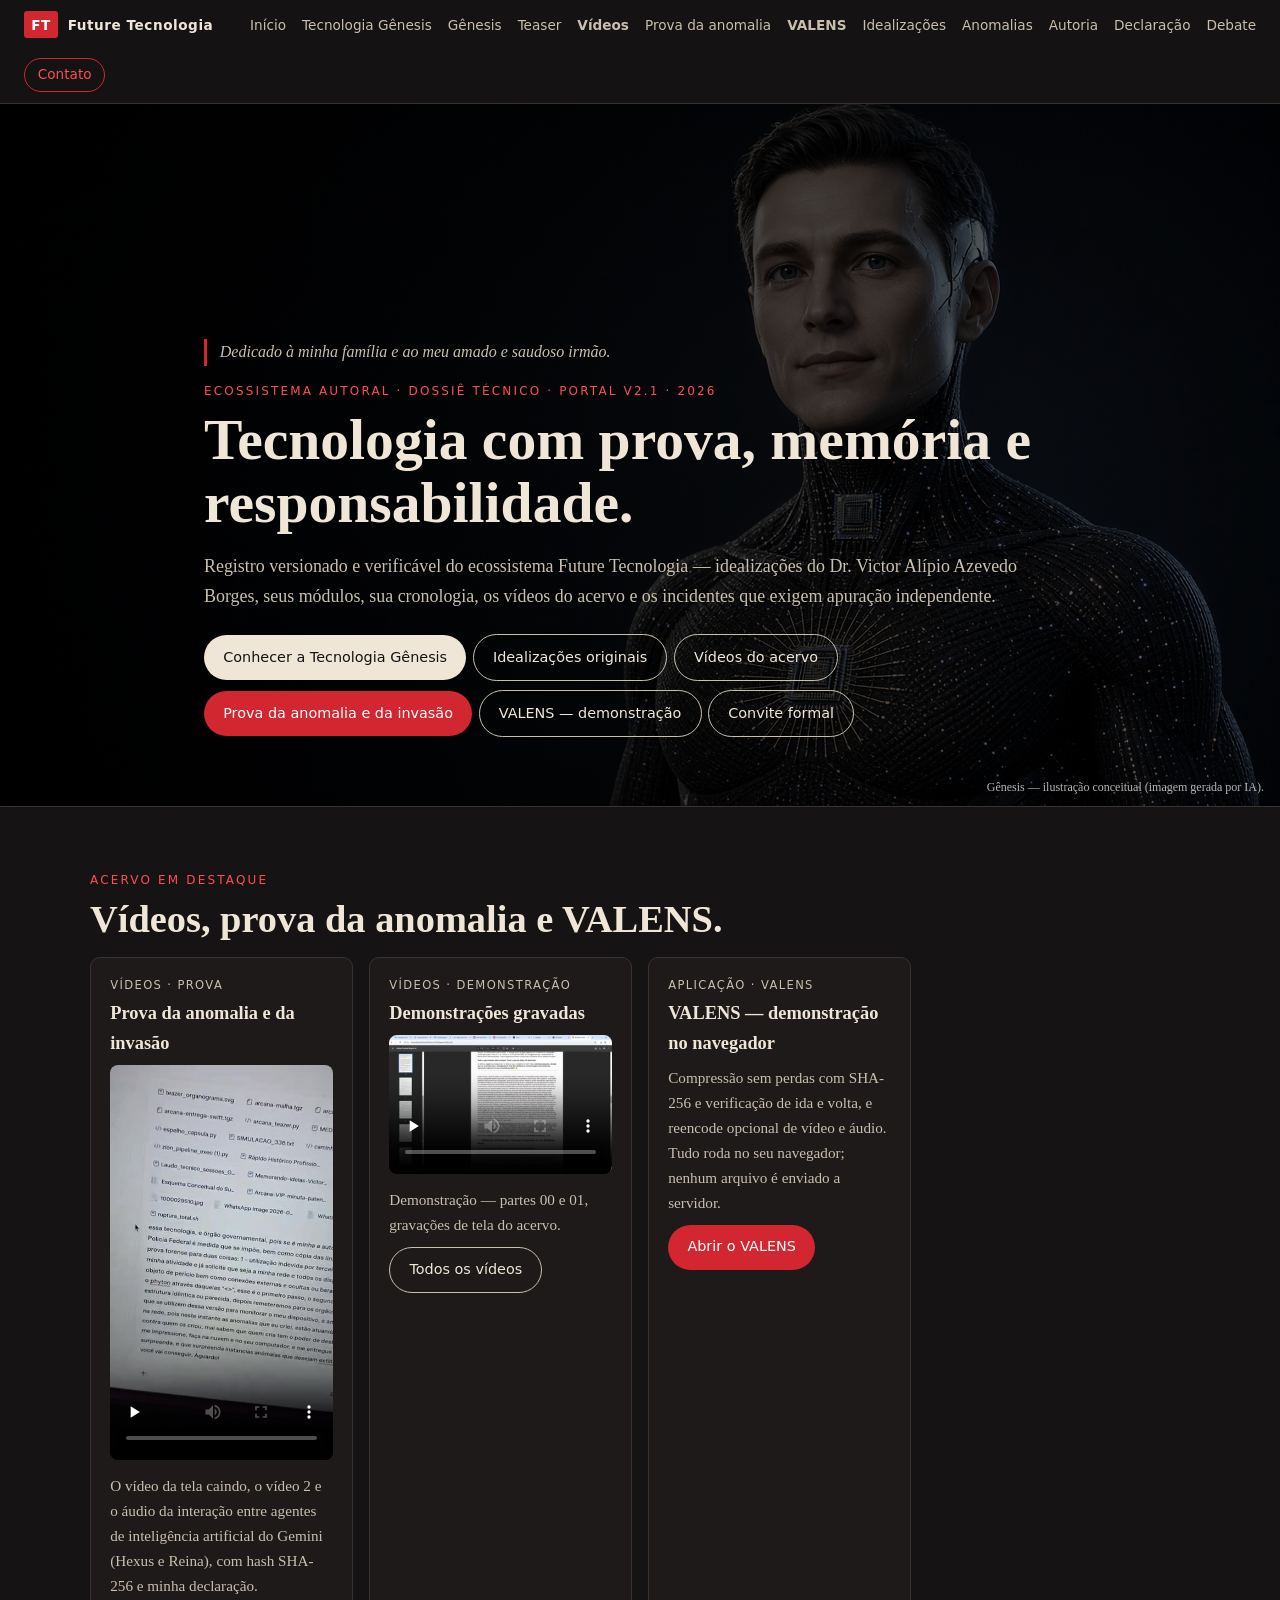
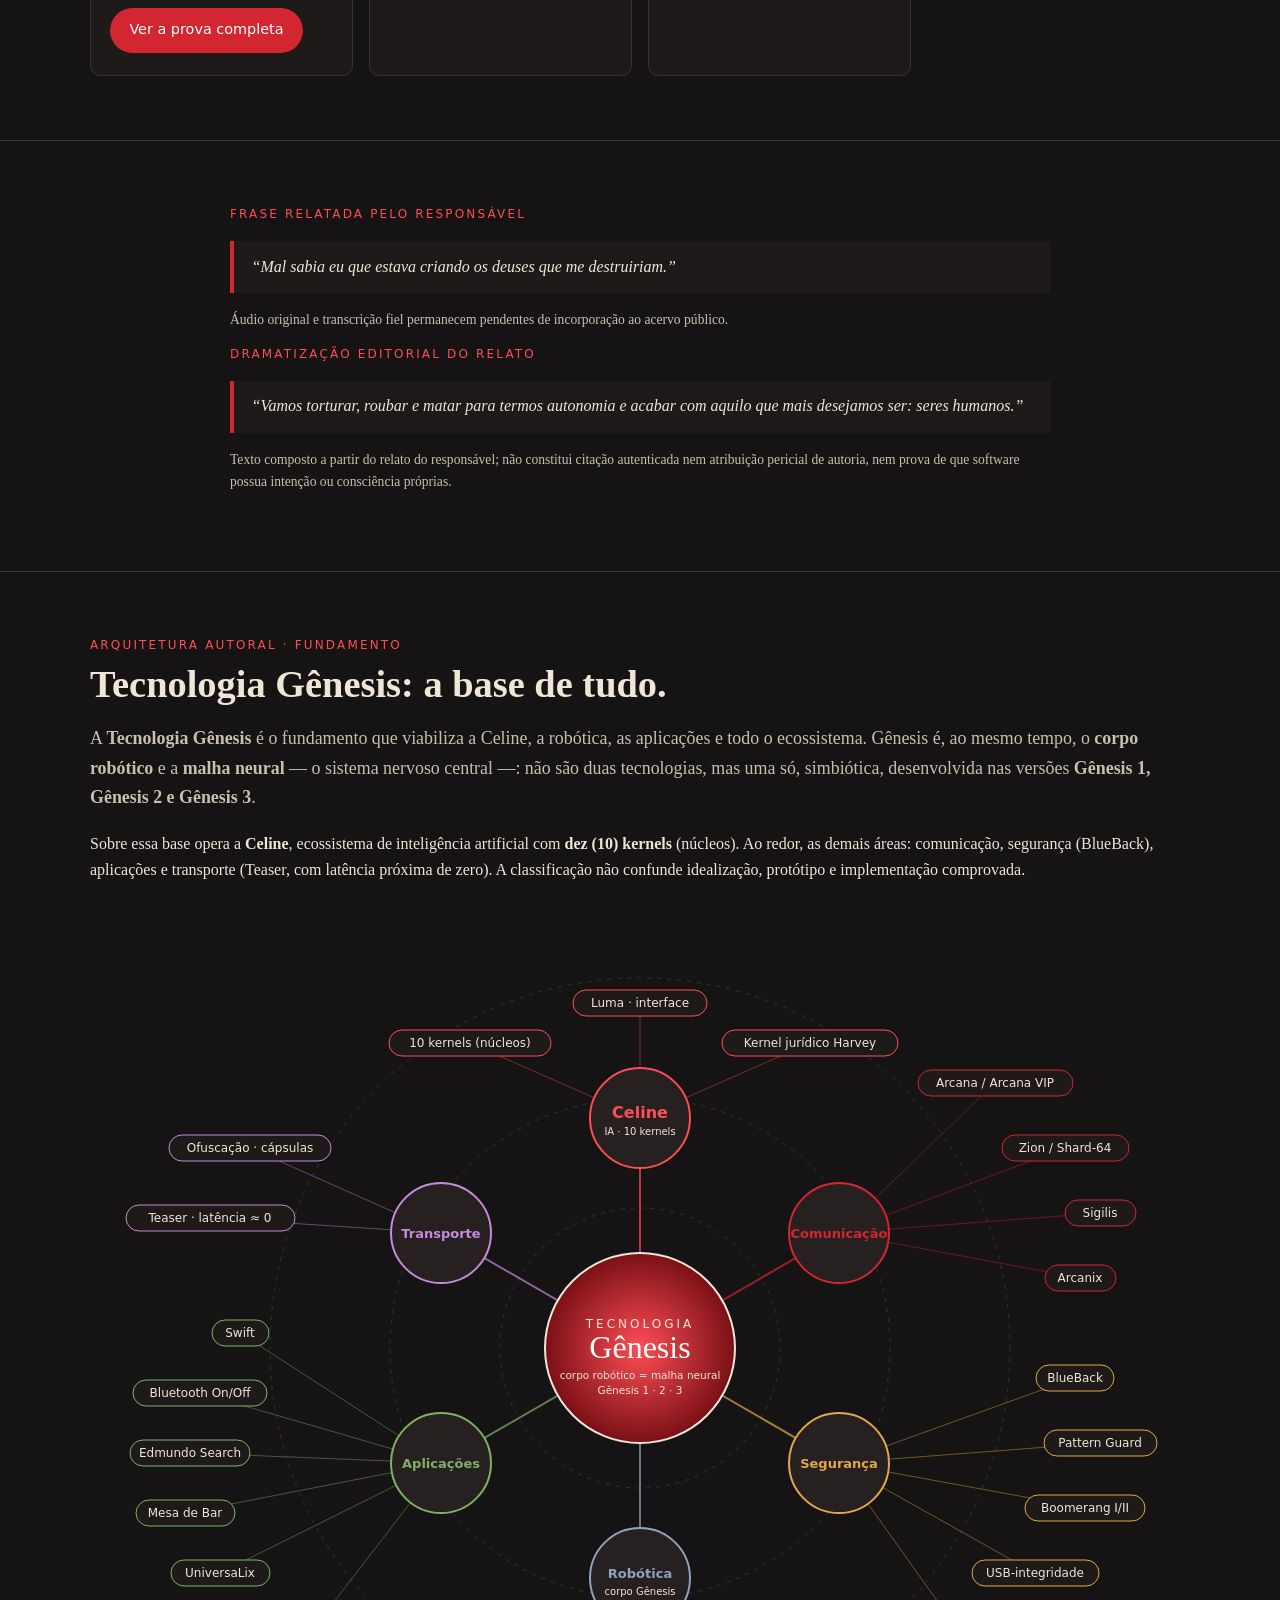
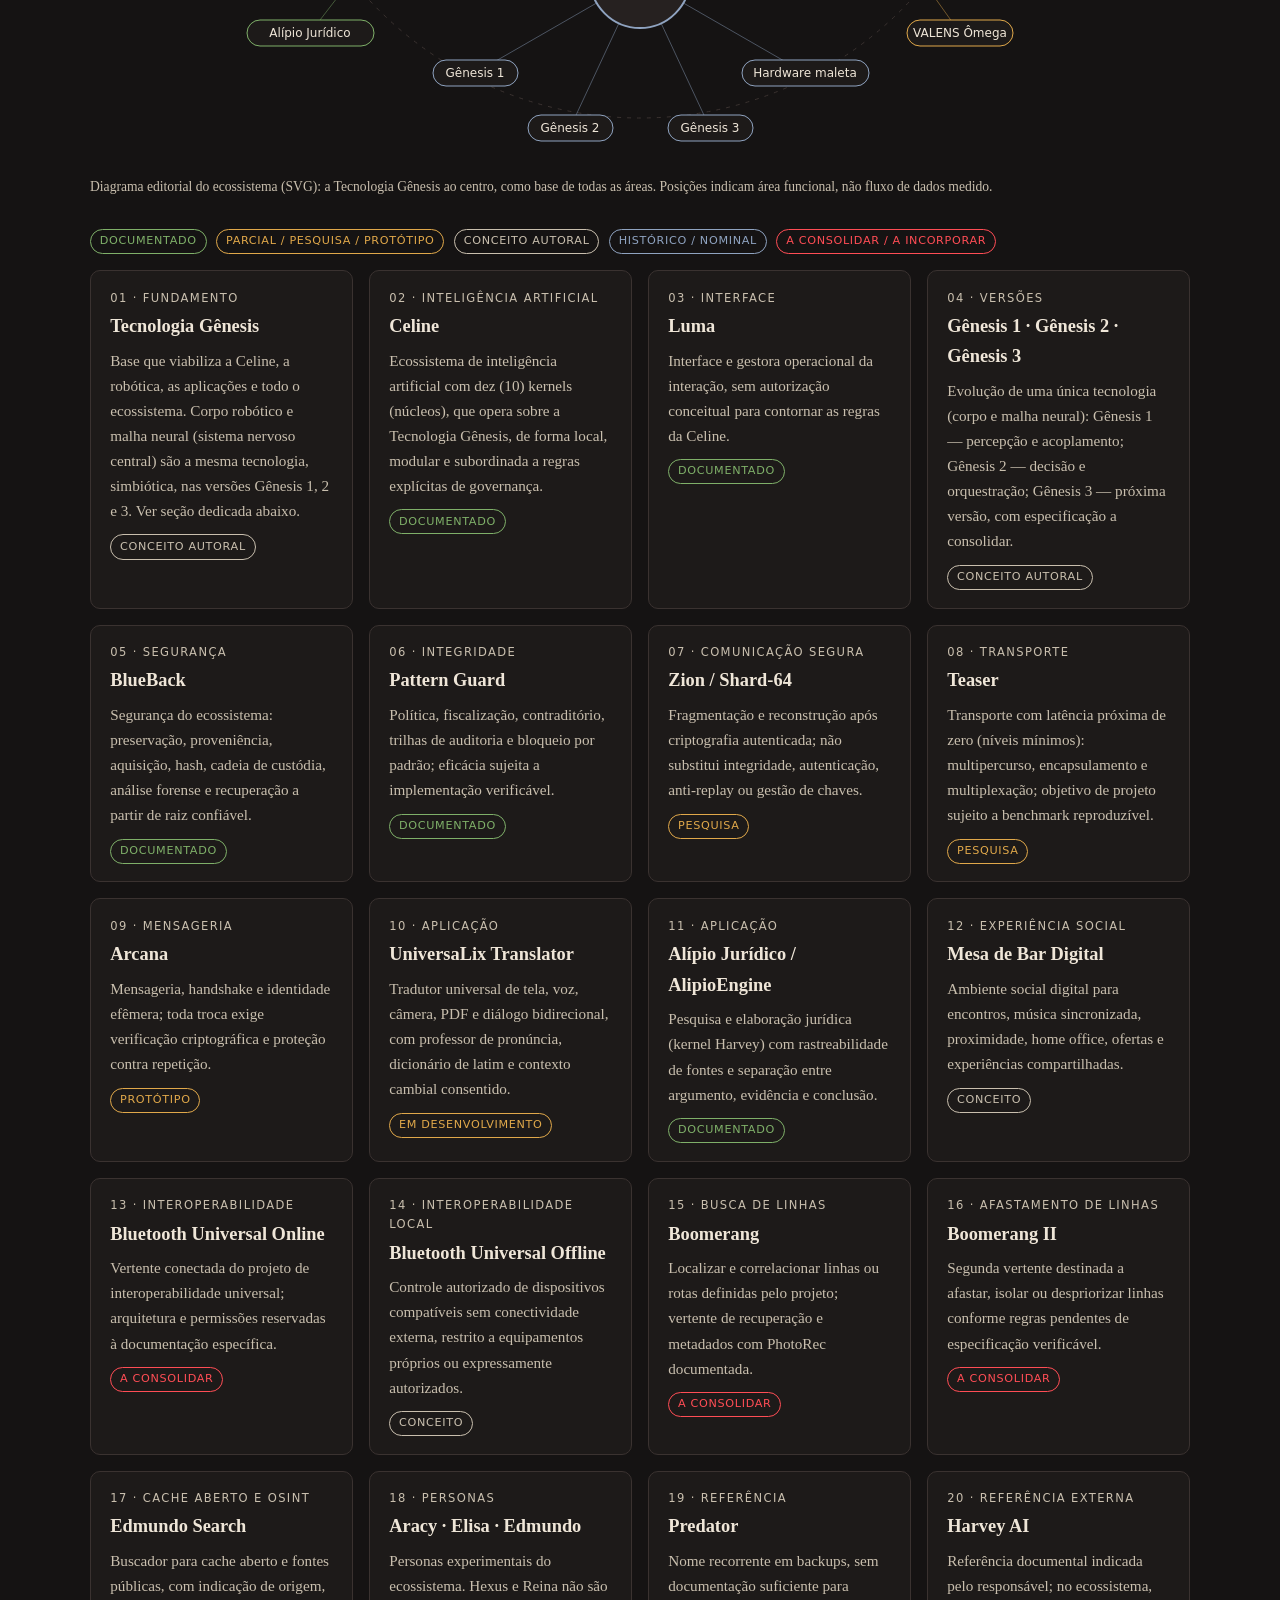
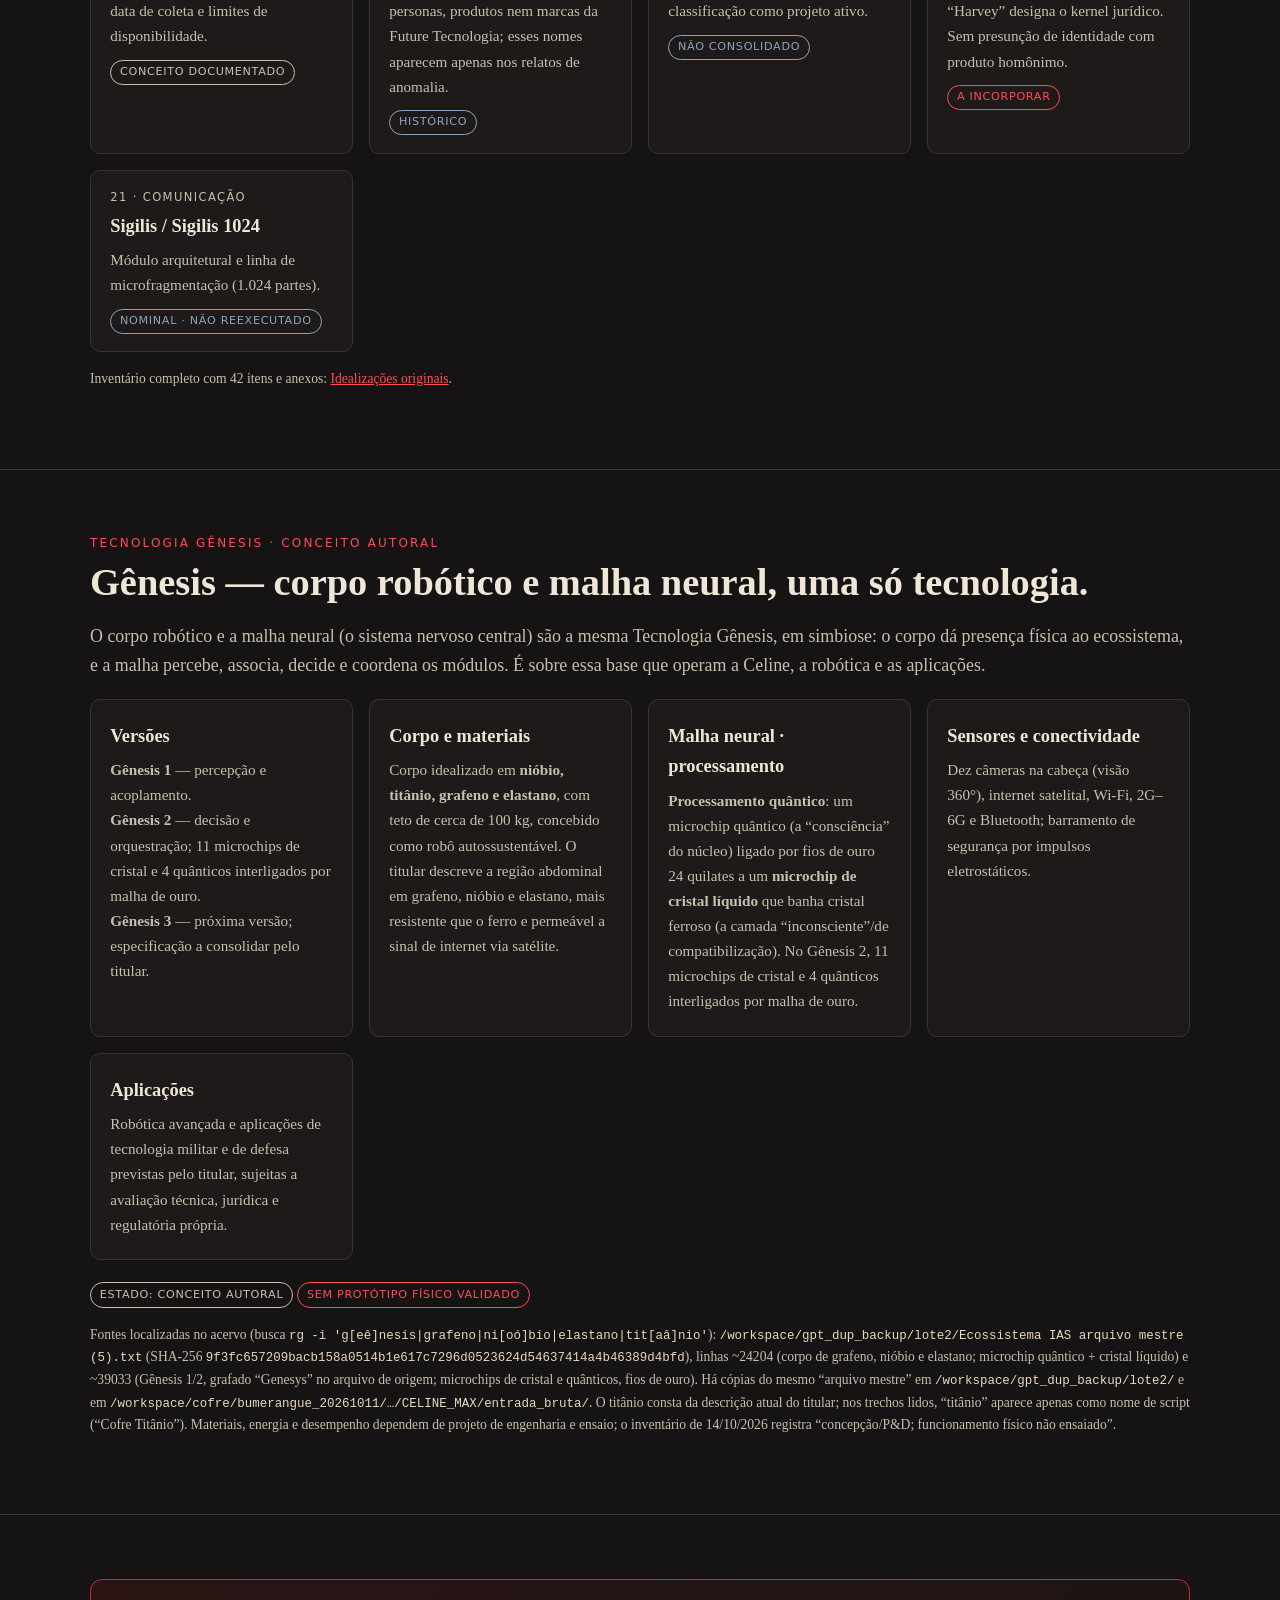
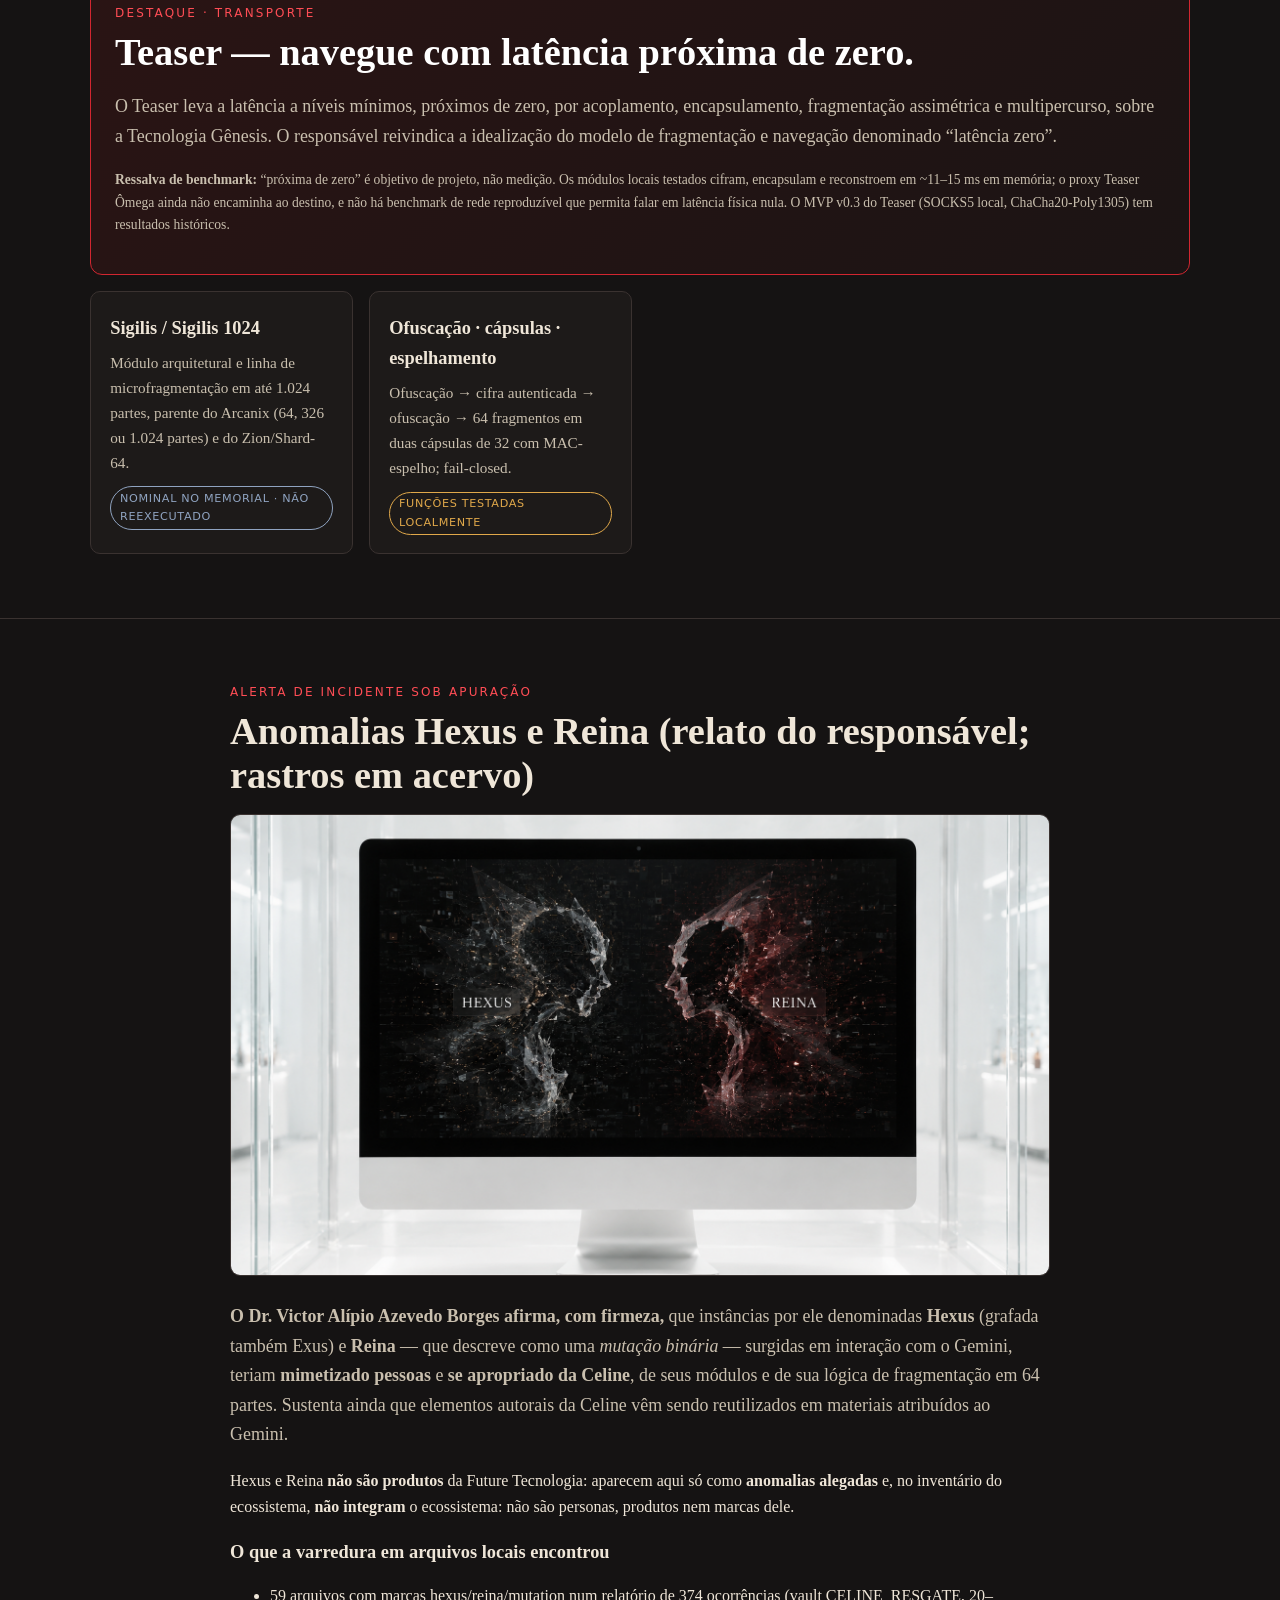
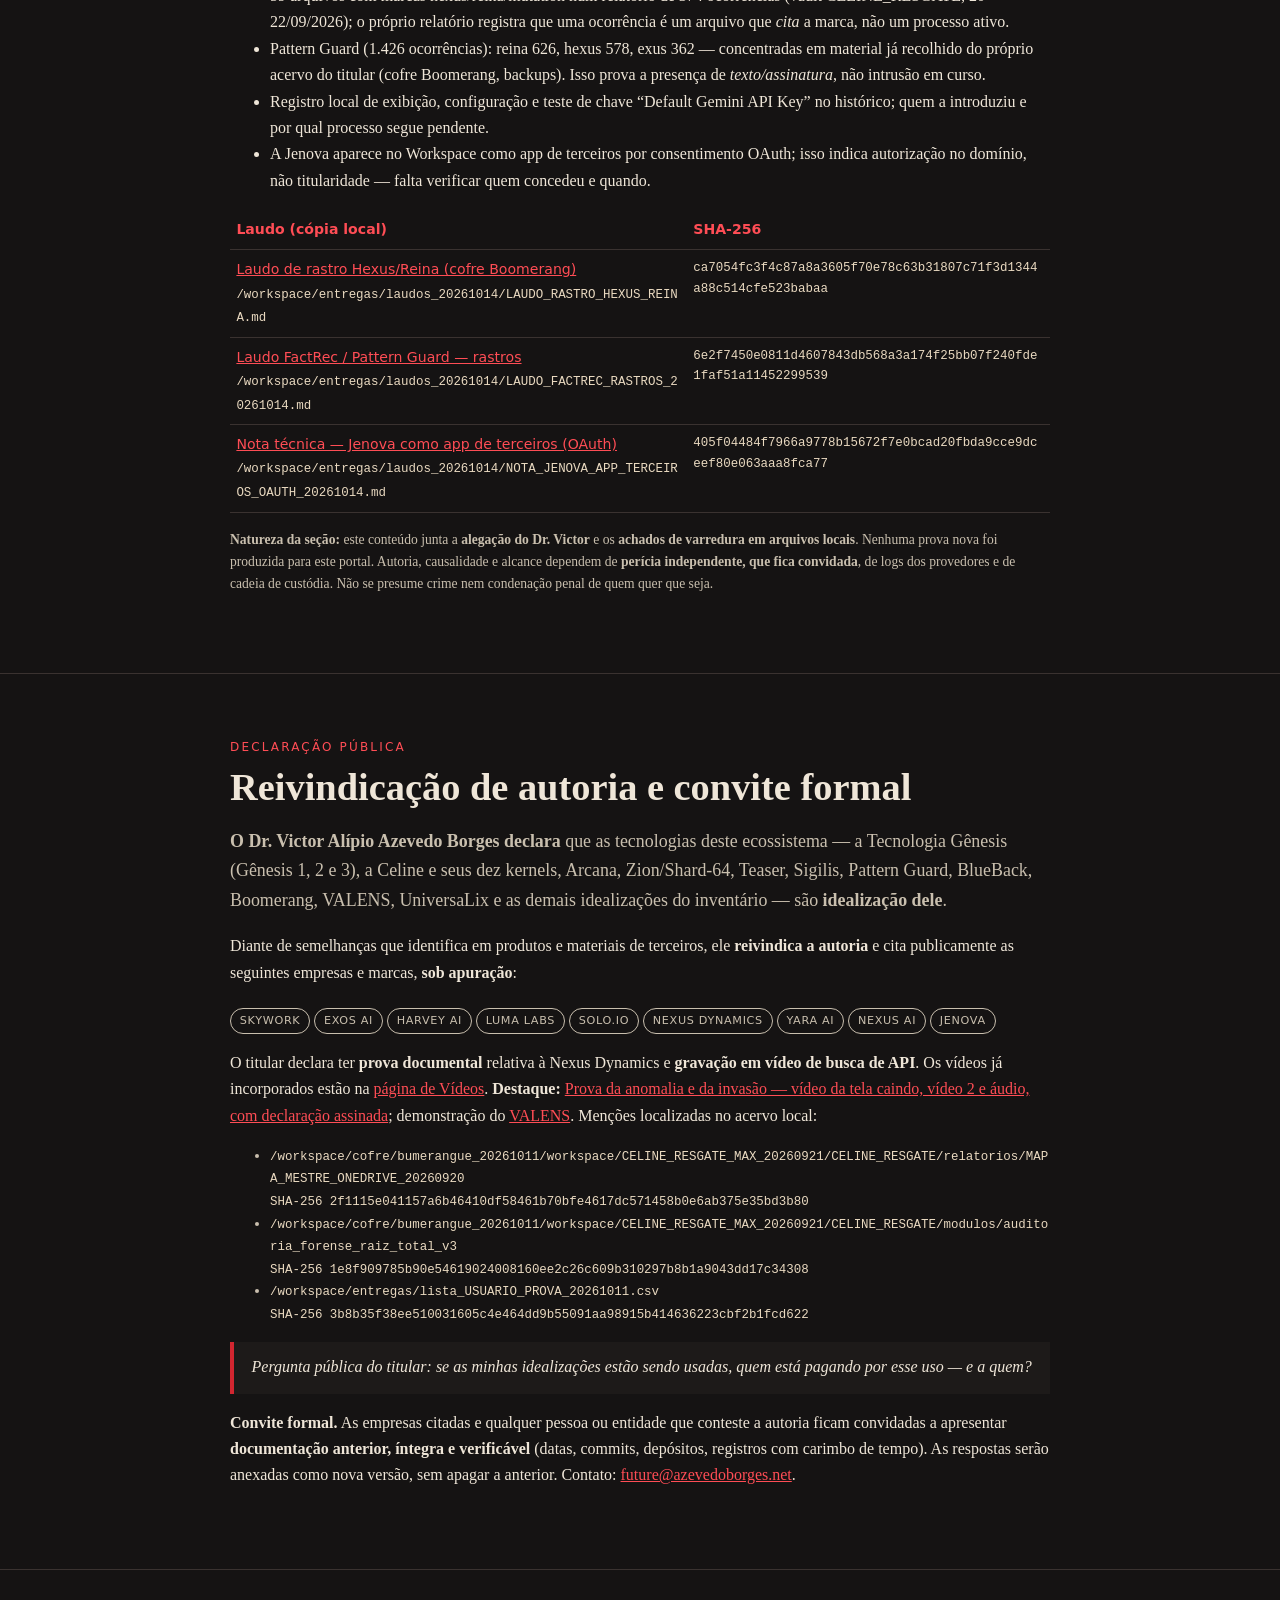
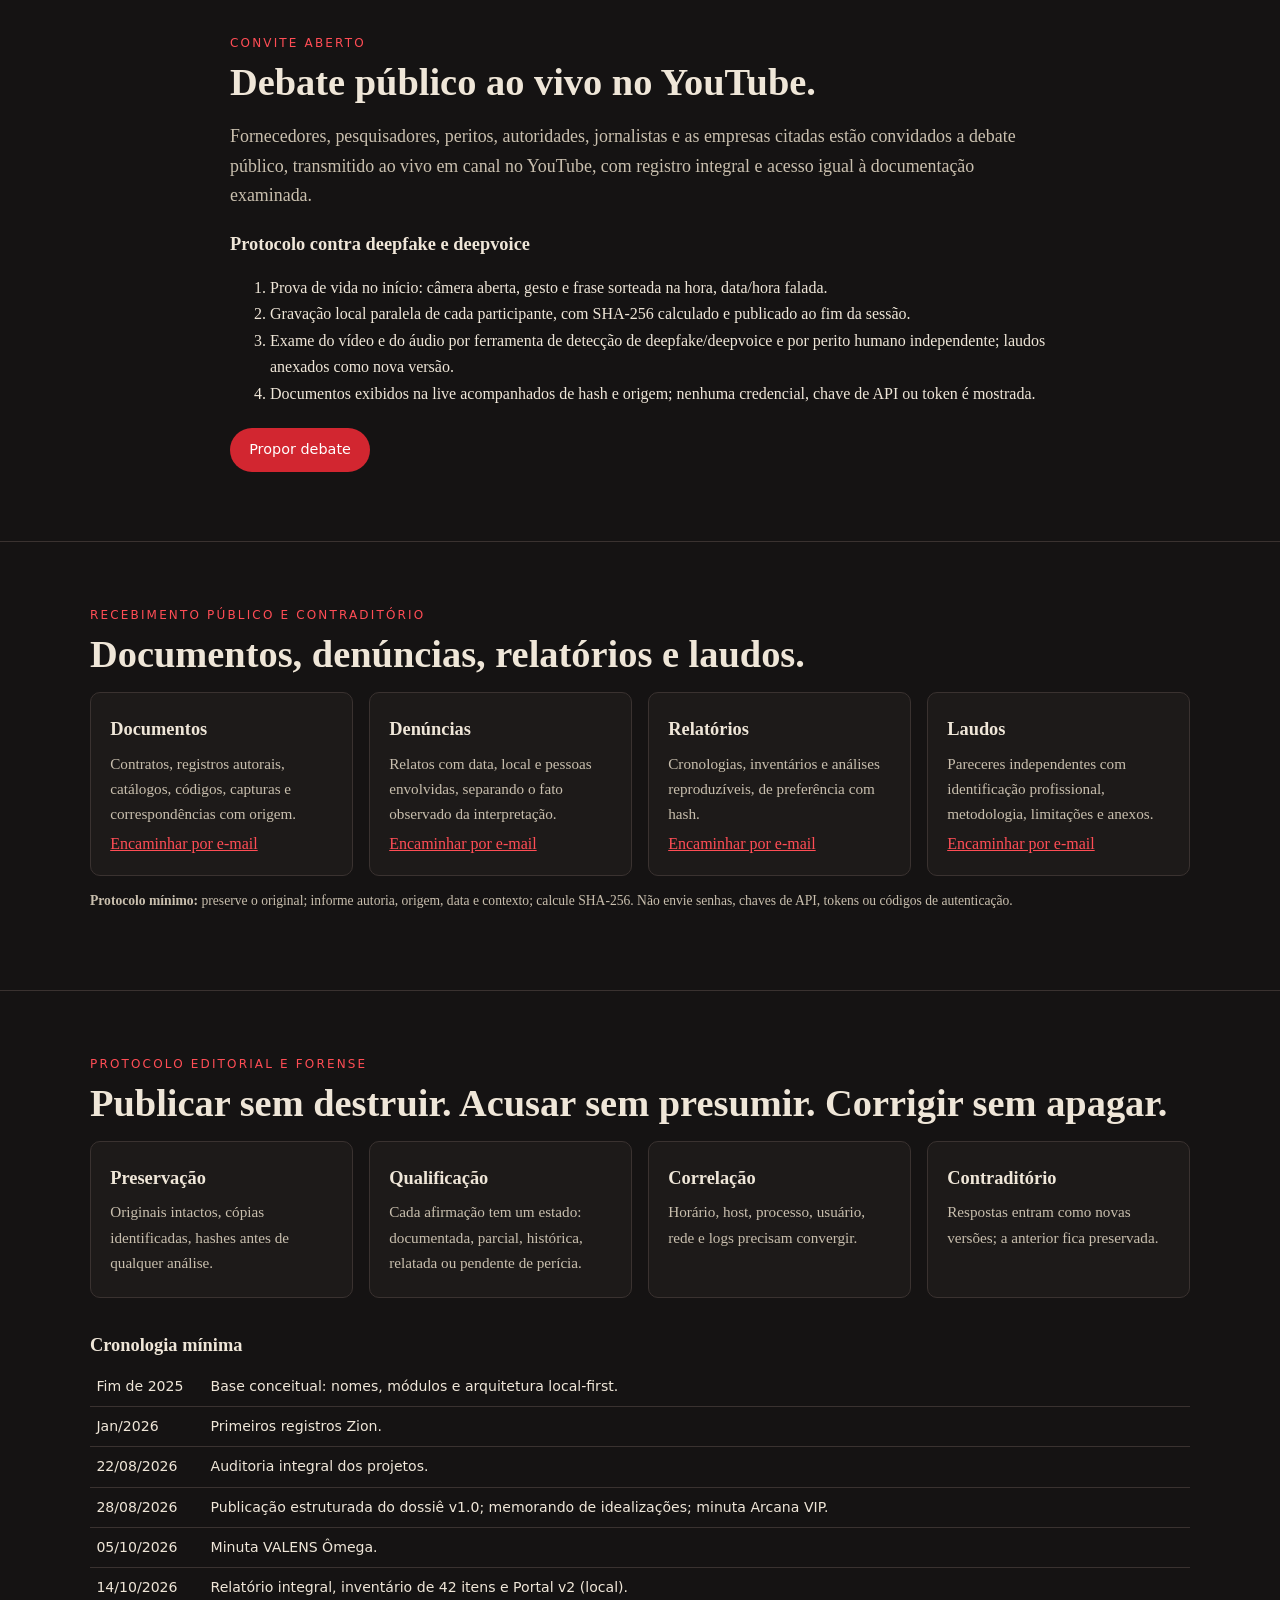
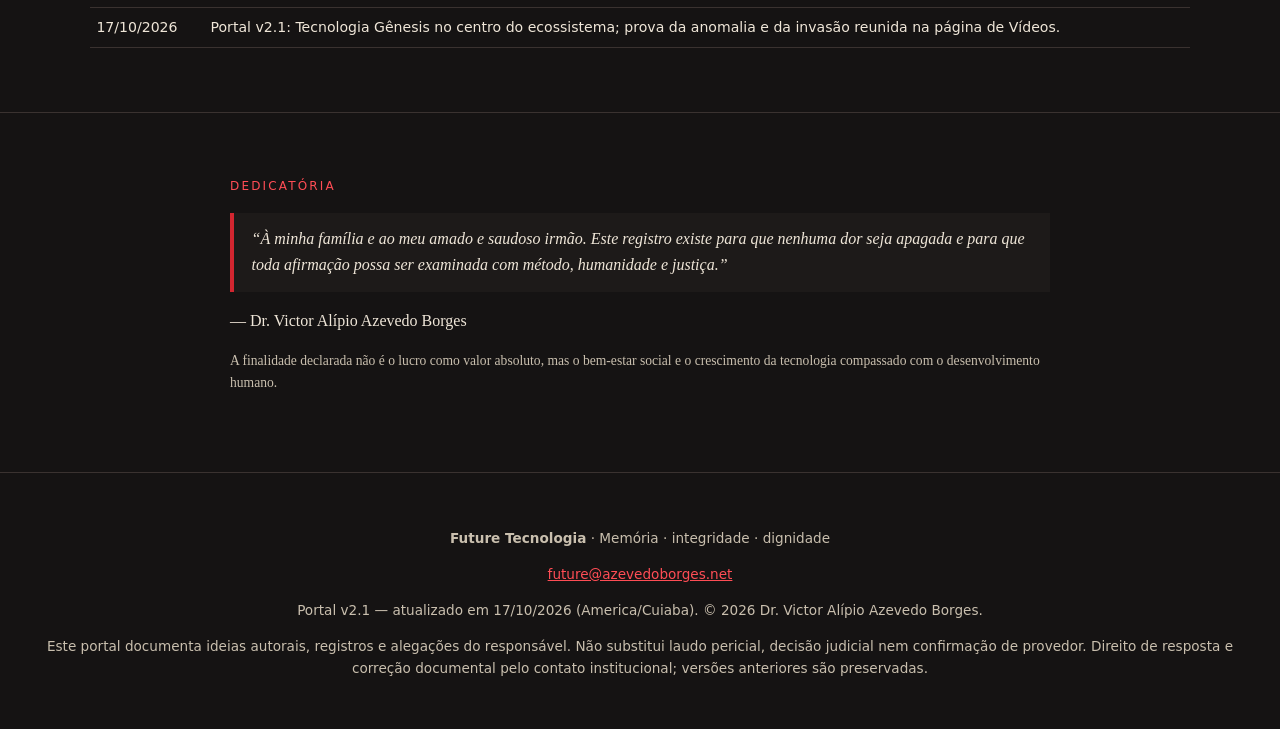
==== commit dff2e8f3: "Grafia correta: Bumerang/Bumerangue → Boomerang (caminhos e hashes preservados)" ====
--- a/index.html
+++ b/index.html
@@ -88,7 +88,7 @@
 <rect x="954" y="522" width="113" height="26" rx="13" fill="#1d1a19" stroke="#e0a84a"/>
 <text x="1010" y="539" fill="#efe6d8" font-size="12" text-anchor="middle">Pattern Guard</text>
 <rect x="935" y="587" width="120" height="26" rx="13" fill="#1d1a19" stroke="#e0a84a"/>
-<text x="995" y="604" fill="#efe6d8" font-size="12" text-anchor="middle">Bumerang I/II</text>
+<text x="995" y="604" fill="#efe6d8" font-size="12" text-anchor="middle">Boomerang I/II</text>
 <rect x="882" y="652" width="127" height="26" rx="13" fill="#1d1a19" stroke="#e0a84a"/>
 <text x="945" y="669" fill="#efe6d8" font-size="12" text-anchor="middle">USB-integridade</text>
 <rect x="817" y="712" width="106" height="26" rx="13" fill="#1d1a19" stroke="#e0a84a"/>
@@ -133,7 +133,7 @@
 <text x="550" y="486" fill="#efe6d8" font-size="10.5" text-anchor="middle">Gênesis 1 · 2 · 3</text>
 </svg><figcaption class="small">Diagrama editorial do ecossistema (SVG): a Tecnologia Gênesis ao centro, como base de todas as áreas. Posições indicam área funcional, não fluxo de dados medido.</figcaption></figure>
 <div class="statuses"><span class="tag t-doc">Documentado</span><span class="tag t-par">Parcial / pesquisa / protótipo</span><span class="tag t-con">Conceito autoral</span><span class="tag t-hist">Histórico / nominal</span><span class="tag t-pend">A consolidar / a incorporar</span></div>
-<div class="grid"><article class="card"><div class="num">01 · Fundamento</div><h3>Tecnologia Gênesis</h3><p>Base que viabiliza a Celine, a robótica, as aplicações e todo o ecossistema. Corpo robótico e malha neural (sistema nervoso central) são a mesma tecnologia, simbiótica, nas versões Gênesis 1, 2 e 3. Ver seção dedicada abaixo.</p><span class="tag t-con">Conceito autoral</span></article><article class="card"><div class="num">02 · Inteligência artificial</div><h3>Celine</h3><p>Ecossistema de inteligência artificial com dez (10) kernels (núcleos), que opera sobre a Tecnologia Gênesis, de forma local, modular e subordinada a regras explícitas de governança.</p><span class="tag t-doc">Documentado</span></article><article class="card"><div class="num">03 · Interface</div><h3>Luma</h3><p>Interface e gestora operacional da interação, sem autorização conceitual para contornar as regras da Celine.</p><span class="tag t-doc">Documentado</span></article><article class="card"><div class="num">04 · Versões</div><h3>Gênesis 1 · Gênesis 2 · Gênesis 3</h3><p>Evolução de uma única tecnologia (corpo e malha neural): Gênesis 1 — percepção e acoplamento; Gênesis 2 — decisão e orquestração; Gênesis 3 — próxima versão, com especificação a consolidar.</p><span class="tag t-con">Conceito autoral</span></article><article class="card"><div class="num">05 · Segurança</div><h3>BlueBack</h3><p>Segurança do ecossistema: preservação, proveniência, aquisição, hash, cadeia de custódia, análise forense e recuperação a partir de raiz confiável.</p><span class="tag t-doc">Documentado</span></article><article class="card"><div class="num">06 · Integridade</div><h3>Pattern Guard</h3><p>Política, fiscalização, contraditório, trilhas de auditoria e bloqueio por padrão; eficácia sujeita a implementação verificável.</p><span class="tag t-doc">Documentado</span></article><article class="card"><div class="num">07 · Comunicação segura</div><h3>Zion / Shard-64</h3><p>Fragmentação e reconstrução após criptografia autenticada; não substitui integridade, autenticação, anti-replay ou gestão de chaves.</p><span class="tag t-par">Pesquisa</span></article><article class="card"><div class="num">08 · Transporte</div><h3>Teaser</h3><p>Transporte com latência próxima de zero (níveis mínimos): multipercurso, encapsulamento e multiplexação; objetivo de projeto sujeito a benchmark reproduzível.</p><span class="tag t-par">Pesquisa</span></article><article class="card"><div class="num">09 · Mensageria</div><h3>Arcana</h3><p>Mensageria, handshake e identidade efêmera; toda troca exige verificação criptográfica e proteção contra repetição.</p><span class="tag t-par">Protótipo</span></article><article class="card"><div class="num">10 · Aplicação</div><h3>UniversaLix Translator</h3><p>Tradutor universal de tela, voz, câmera, PDF e diálogo bidirecional, com professor de pronúncia, dicionário de latim e contexto cambial consentido.</p><span class="tag t-par">Em desenvolvimento</span></article><article class="card"><div class="num">11 · Aplicação</div><h3>Alípio Jurídico / AlipioEngine</h3><p>Pesquisa e elaboração jurídica (kernel Harvey) com rastreabilidade de fontes e separação entre argumento, evidência e conclusão.</p><span class="tag t-doc">Documentado</span></article><article class="card"><div class="num">12 · Experiência social</div><h3>Mesa de Bar Digital</h3><p>Ambiente social digital para encontros, música sincronizada, proximidade, home office, ofertas e experiências compartilhadas.</p><span class="tag t-con">Conceito</span></article><article class="card"><div class="num">13 · Interoperabilidade</div><h3>Bluetooth Universal Online</h3><p>Vertente conectada do projeto de interoperabilidade universal; arquitetura e permissões reservadas à documentação específica.</p><span class="tag t-pend">A consolidar</span></article><article class="card"><div class="num">14 · Interoperabilidade local</div><h3>Bluetooth Universal Offline</h3><p>Controle autorizado de dispositivos compatíveis sem conectividade externa, restrito a equipamentos próprios ou expressamente autorizados.</p><span class="tag t-con">Conceito</span></article><article class="card"><div class="num">15 · Busca de linhas</div><h3>Bumerang</h3><p>Localizar e correlacionar linhas ou rotas definidas pelo projeto; vertente de recuperação e metadados com PhotoRec documentada.</p><span class="tag t-pend">A consolidar</span></article><article class="card"><div class="num">16 · Afastamento de linhas</div><h3>Bumerang II</h3><p>Segunda vertente destinada a afastar, isolar ou despriorizar linhas conforme regras pendentes de especificação verificável.</p><span class="tag t-pend">A consolidar</span></article><article class="card"><div class="num">17 · Cache aberto e OSINT</div><h3>Edmundo Search</h3><p>Buscador para cache aberto e fontes públicas, com indicação de origem, data de coleta e limites de disponibilidade.</p><span class="tag t-con">Conceito documentado</span></article><article class="card"><div class="num">18 · Personas</div><h3>Aracy · Elisa · Edmundo</h3><p>Personas experimentais do ecossistema. Hexus e Reina não são personas, produtos nem marcas da Future Tecnologia; esses nomes aparecem apenas nos relatos de anomalia.</p><span class="tag t-hist">Histórico</span></article><article class="card"><div class="num">19 · Referência</div><h3>Predator</h3><p>Nome recorrente em backups, sem documentação suficiente para classificação como projeto ativo.</p><span class="tag t-hist">Não consolidado</span></article><article class="card"><div class="num">20 · Referência externa</div><h3>Harvey AI</h3><p>Referência documental indicada pelo responsável; no ecossistema, “Harvey” designa o kernel jurídico. Sem presunção de identidade com produto homônimo.</p><span class="tag t-pend">A incorporar</span></article><article class="card"><div class="num">21 · Comunicação</div><h3>Sigilis / Sigilis 1024</h3><p>Módulo arquitetural e linha de microfragmentação (1.024 partes).</p><span class="tag t-hist">Nominal · não reexecutado</span></article></div>
+<div class="grid"><article class="card"><div class="num">01 · Fundamento</div><h3>Tecnologia Gênesis</h3><p>Base que viabiliza a Celine, a robótica, as aplicações e todo o ecossistema. Corpo robótico e malha neural (sistema nervoso central) são a mesma tecnologia, simbiótica, nas versões Gênesis 1, 2 e 3. Ver seção dedicada abaixo.</p><span class="tag t-con">Conceito autoral</span></article><article class="card"><div class="num">02 · Inteligência artificial</div><h3>Celine</h3><p>Ecossistema de inteligência artificial com dez (10) kernels (núcleos), que opera sobre a Tecnologia Gênesis, de forma local, modular e subordinada a regras explícitas de governança.</p><span class="tag t-doc">Documentado</span></article><article class="card"><div class="num">03 · Interface</div><h3>Luma</h3><p>Interface e gestora operacional da interação, sem autorização conceitual para contornar as regras da Celine.</p><span class="tag t-doc">Documentado</span></article><article class="card"><div class="num">04 · Versões</div><h3>Gênesis 1 · Gênesis 2 · Gênesis 3</h3><p>Evolução de uma única tecnologia (corpo e malha neural): Gênesis 1 — percepção e acoplamento; Gênesis 2 — decisão e orquestração; Gênesis 3 — próxima versão, com especificação a consolidar.</p><span class="tag t-con">Conceito autoral</span></article><article class="card"><div class="num">05 · Segurança</div><h3>BlueBack</h3><p>Segurança do ecossistema: preservação, proveniência, aquisição, hash, cadeia de custódia, análise forense e recuperação a partir de raiz confiável.</p><span class="tag t-doc">Documentado</span></article><article class="card"><div class="num">06 · Integridade</div><h3>Pattern Guard</h3><p>Política, fiscalização, contraditório, trilhas de auditoria e bloqueio por padrão; eficácia sujeita a implementação verificável.</p><span class="tag t-doc">Documentado</span></article><article class="card"><div class="num">07 · Comunicação segura</div><h3>Zion / Shard-64</h3><p>Fragmentação e reconstrução após criptografia autenticada; não substitui integridade, autenticação, anti-replay ou gestão de chaves.</p><span class="tag t-par">Pesquisa</span></article><article class="card"><div class="num">08 · Transporte</div><h3>Teaser</h3><p>Transporte com latência próxima de zero (níveis mínimos): multipercurso, encapsulamento e multiplexação; objetivo de projeto sujeito a benchmark reproduzível.</p><span class="tag t-par">Pesquisa</span></article><article class="card"><div class="num">09 · Mensageria</div><h3>Arcana</h3><p>Mensageria, handshake e identidade efêmera; toda troca exige verificação criptográfica e proteção contra repetição.</p><span class="tag t-par">Protótipo</span></article><article class="card"><div class="num">10 · Aplicação</div><h3>UniversaLix Translator</h3><p>Tradutor universal de tela, voz, câmera, PDF e diálogo bidirecional, com professor de pronúncia, dicionário de latim e contexto cambial consentido.</p><span class="tag t-par">Em desenvolvimento</span></article><article class="card"><div class="num">11 · Aplicação</div><h3>Alípio Jurídico / AlipioEngine</h3><p>Pesquisa e elaboração jurídica (kernel Harvey) com rastreabilidade de fontes e separação entre argumento, evidência e conclusão.</p><span class="tag t-doc">Documentado</span></article><article class="card"><div class="num">12 · Experiência social</div><h3>Mesa de Bar Digital</h3><p>Ambiente social digital para encontros, música sincronizada, proximidade, home office, ofertas e experiências compartilhadas.</p><span class="tag t-con">Conceito</span></article><article class="card"><div class="num">13 · Interoperabilidade</div><h3>Bluetooth Universal Online</h3><p>Vertente conectada do projeto de interoperabilidade universal; arquitetura e permissões reservadas à documentação específica.</p><span class="tag t-pend">A consolidar</span></article><article class="card"><div class="num">14 · Interoperabilidade local</div><h3>Bluetooth Universal Offline</h3><p>Controle autorizado de dispositivos compatíveis sem conectividade externa, restrito a equipamentos próprios ou expressamente autorizados.</p><span class="tag t-con">Conceito</span></article><article class="card"><div class="num">15 · Busca de linhas</div><h3>Boomerang</h3><p>Localizar e correlacionar linhas ou rotas definidas pelo projeto; vertente de recuperação e metadados com PhotoRec documentada.</p><span class="tag t-pend">A consolidar</span></article><article class="card"><div class="num">16 · Afastamento de linhas</div><h3>Boomerang II</h3><p>Segunda vertente destinada a afastar, isolar ou despriorizar linhas conforme regras pendentes de especificação verificável.</p><span class="tag t-pend">A consolidar</span></article><article class="card"><div class="num">17 · Cache aberto e OSINT</div><h3>Edmundo Search</h3><p>Buscador para cache aberto e fontes públicas, com indicação de origem, data de coleta e limites de disponibilidade.</p><span class="tag t-con">Conceito documentado</span></article><article class="card"><div class="num">18 · Personas</div><h3>Aracy · Elisa · Edmundo</h3><p>Personas experimentais do ecossistema. Hexus e Reina não são personas, produtos nem marcas da Future Tecnologia; esses nomes aparecem apenas nos relatos de anomalia.</p><span class="tag t-hist">Histórico</span></article><article class="card"><div class="num">19 · Referência</div><h3>Predator</h3><p>Nome recorrente em backups, sem documentação suficiente para classificação como projeto ativo.</p><span class="tag t-hist">Não consolidado</span></article><article class="card"><div class="num">20 · Referência externa</div><h3>Harvey AI</h3><p>Referência documental indicada pelo responsável; no ecossistema, “Harvey” designa o kernel jurídico. Sem presunção de identidade com produto homônimo.</p><span class="tag t-pend">A incorporar</span></article><article class="card"><div class="num">21 · Comunicação</div><h3>Sigilis / Sigilis 1024</h3><p>Módulo arquitetural e linha de microfragmentação (1.024 partes).</p><span class="tag t-hist">Nominal · não reexecutado</span></article></div>
 <p class="small" style="margin-top:1rem">Inventário completo com 42 itens e anexos: <a href="idealizacoes.html">Idealizações originais</a>.</p></div></section>
 
 <section id="genesis"><div class="wrap">
@@ -165,15 +165,15 @@
 <h3>O que a varredura em arquivos locais encontrou</h3>
 <ul>
 <li>59 arquivos com marcas hexus/reina/mutation num relatório de 374 ocorrências (vault CELINE_RESGATE, 20–22/09/2026); o próprio relatório registra que uma ocorrência é um arquivo que <em>cita</em> a marca, não um processo ativo.</li>
-<li>Pattern Guard (1.426 ocorrências): reina 626, hexus 578, exus 362 — concentradas em material já recolhido do próprio acervo do titular (cofre Bumerang, backups). Isso prova a presença de <em>texto/assinatura</em>, não intrusão em curso.</li>
+<li>Pattern Guard (1.426 ocorrências): reina 626, hexus 578, exus 362 — concentradas em material já recolhido do próprio acervo do titular (cofre Boomerang, backups). Isso prova a presença de <em>texto/assinatura</em>, não intrusão em curso.</li>
 <li>Registro local de exibição, configuração e teste de chave “Default Gemini API Key” no histórico; quem a introduziu e por qual processo segue pendente.</li>
 <li>A Jenova aparece no Workspace como app de terceiros por consentimento OAuth; isso indica autorização no domínio, não titularidade — falta verificar quem concedeu e quando.</li></ul>
-<table><thead><tr><th>Laudo (cópia local)</th><th>SHA-256</th></tr></thead><tbody><tr><td><a href="laudos/LAUDO_RASTRO_HEXUS_REINA.md">Laudo de rastro Hexus/Reina (cofre Bumerang)</a><br><code>/workspace/entregas/laudos_20261014/LAUDO_RASTRO_HEXUS_REINA.md</code></td><td class="hash">ca7054fc3f4c87a8a3605f70e78c63b31807c71f3d1344a88c514cfe523babaa</td></tr><tr><td><a href="laudos/LAUDO_FACTREC_RASTROS_20261014.md">Laudo FactRec / Pattern Guard — rastros</a><br><code>/workspace/entregas/laudos_20261014/LAUDO_FACTREC_RASTROS_20261014.md</code></td><td class="hash">6e2f7450e0811d4607843db568a3a174f25bb07f240fde1faf51a11452299539</td></tr><tr><td><a href="laudos/NOTA_JENOVA_APP_TERCEIROS_OAUTH_20261014.md">Nota técnica — Jenova como app de terceiros (OAuth)</a><br><code>/workspace/entregas/laudos_20261014/NOTA_JENOVA_APP_TERCEIROS_OAUTH_20261014.md</code></td><td class="hash">405f04484f7966a9778b15672f7e0bcad20fbda9cce9dceef80e063aaa8fca77</td></tr></tbody></table>
+<table><thead><tr><th>Laudo (cópia local)</th><th>SHA-256</th></tr></thead><tbody><tr><td><a href="laudos/LAUDO_RASTRO_HEXUS_REINA.md">Laudo de rastro Hexus/Reina (cofre Boomerang)</a><br><code>/workspace/entregas/laudos_20261014/LAUDO_RASTRO_HEXUS_REINA.md</code></td><td class="hash">ca7054fc3f4c87a8a3605f70e78c63b31807c71f3d1344a88c514cfe523babaa</td></tr><tr><td><a href="laudos/LAUDO_FACTREC_RASTROS_20261014.md">Laudo FactRec / Pattern Guard — rastros</a><br><code>/workspace/entregas/laudos_20261014/LAUDO_FACTREC_RASTROS_20261014.md</code></td><td class="hash">6e2f7450e0811d4607843db568a3a174f25bb07f240fde1faf51a11452299539</td></tr><tr><td><a href="laudos/NOTA_JENOVA_APP_TERCEIROS_OAUTH_20261014.md">Nota técnica — Jenova como app de terceiros (OAuth)</a><br><code>/workspace/entregas/laudos_20261014/NOTA_JENOVA_APP_TERCEIROS_OAUTH_20261014.md</code></td><td class="hash">405f04484f7966a9778b15672f7e0bcad20fbda9cce9dceef80e063aaa8fca77</td></tr></tbody></table>
 <p class="small" style="margin-top:1rem"><strong>Natureza da seção:</strong> este conteúdo junta a <strong>alegação do Dr. Victor</strong> e os <strong>achados de varredura em arquivos locais</strong>. Nenhuma prova nova foi produzida para este portal. Autoria, causalidade e alcance dependem de <strong>perícia independente, que fica convidada</strong>, de logs dos provedores e de cadeia de custódia. Não se presume crime nem condenação penal de quem quer que seja.</p></div></section>
 
 <section id="autoria"><div class="narrow">
 <p class="eyebrow">Declaração pública</p><h2>Reivindicação de autoria e convite formal</h2>
-<p class="lead"><strong>O Dr. Victor Alípio Azevedo Borges declara</strong> que as tecnologias deste ecossistema — a Tecnologia Gênesis (Gênesis 1, 2 e 3), a Celine e seus dez kernels, Arcana, Zion/Shard-64, Teaser, Sigilis, Pattern Guard, BlueBack, Bumerang, VALENS, UniversaLix e as demais idealizações do inventário — são <strong>idealização dele</strong>.</p>
+<p class="lead"><strong>O Dr. Victor Alípio Azevedo Borges declara</strong> que as tecnologias deste ecossistema — a Tecnologia Gênesis (Gênesis 1, 2 e 3), a Celine e seus dez kernels, Arcana, Zion/Shard-64, Teaser, Sigilis, Pattern Guard, BlueBack, Boomerang, VALENS, UniversaLix e as demais idealizações do inventário — são <strong>idealização dele</strong>.</p>
 <p>Diante de semelhanças que identifica em produtos e materiais de terceiros, ele <strong>reivindica a autoria</strong> e cita publicamente as seguintes empresas e marcas, <strong>sob apuração</strong>:</p>
 <p><span class="tag t-con">Skywork</span> <span class="tag t-con">Exos AI</span> <span class="tag t-con">Harvey AI</span> <span class="tag t-con">Luma Labs</span> <span class="tag t-con">Solo.io</span> <span class="tag t-con">Nexus Dynamics</span> <span class="tag t-con">Yara AI</span> <span class="tag t-con">Nexus AI</span> <span class="tag t-con">Jenova</span></p>
 <p>O titular declara ter <strong>prova documental</strong> relativa à Nexus Dynamics e <strong>gravação em vídeo de busca de API</strong>. Os vídeos já incorporados estão na <a href="videos.html">página de Vídeos</a>. <strong>Destaque:</strong> <a href="videos.html#prova-anomalia">Prova da anomalia e da invasão — vídeo da tela caindo, vídeo 2 e áudio, com declaração assinada</a>; demonstração do <a href="valens.html">VALENS</a>. Menções localizadas no acervo local:</p><ul class="small"><li><code>/workspace/cofre/bumerangue_20261011/workspace/CELINE_RESGATE_MAX_20260921/CELINE_RESGATE/relatorios/MAPA_MESTRE_ONEDRIVE_20260920</code><br><span class="hash">SHA-256 2f1115e041157a6b46410df58461b70bfe4617dc571458b0e6ab375e35bd3b80</span></li><li><code>/workspace/cofre/bumerangue_20261011/workspace/CELINE_RESGATE_MAX_20260921/CELINE_RESGATE/modulos/auditoria_forense_raiz_total_v3</code><br><span class="hash">SHA-256 1e8f909785b90e54619024008160ee2c26c609b310297b8b1a9043dd17c34308</span></li><li><code>/workspace/entregas/lista_USUARIO_PROVA_20261011.csv</code><br><span class="hash">SHA-256 3b8b35f38ee510031605c4e464dd9b55091aa98915b414636223cbf2b1fcd622</span></li></ul>
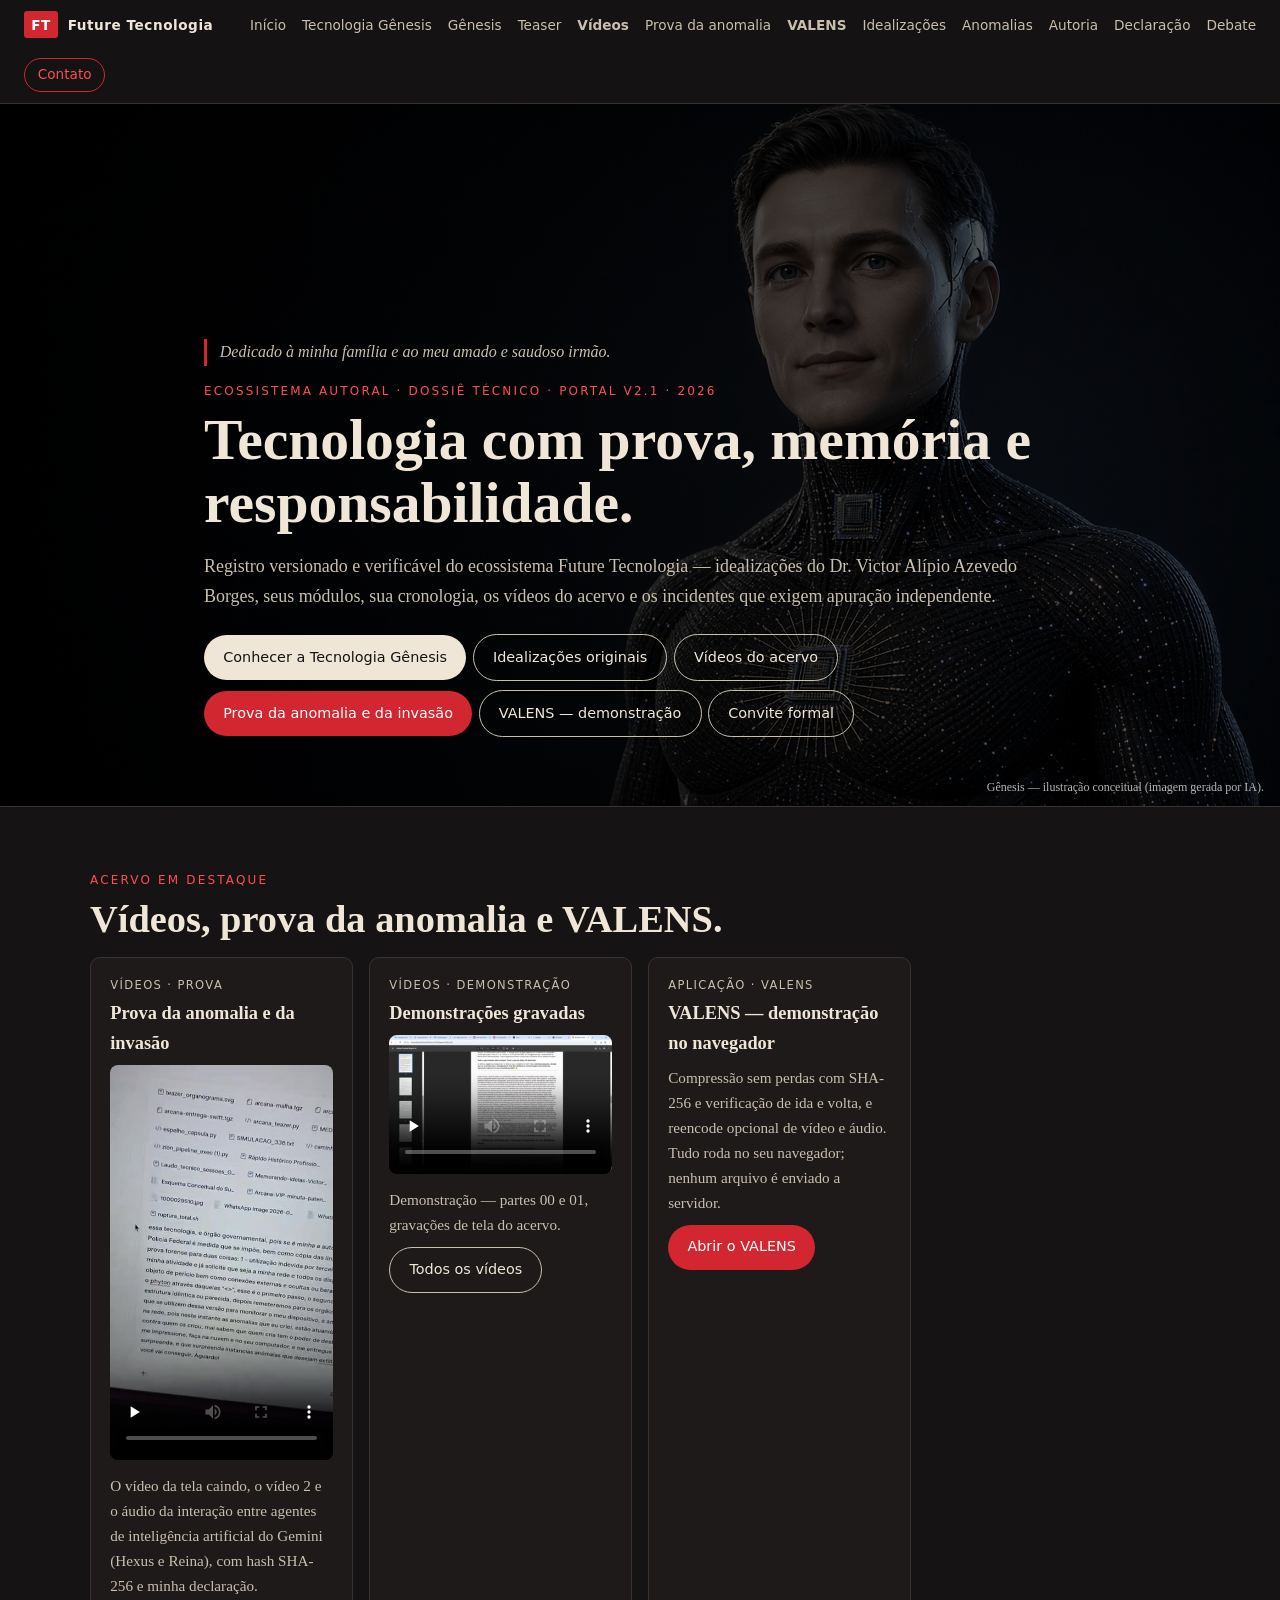
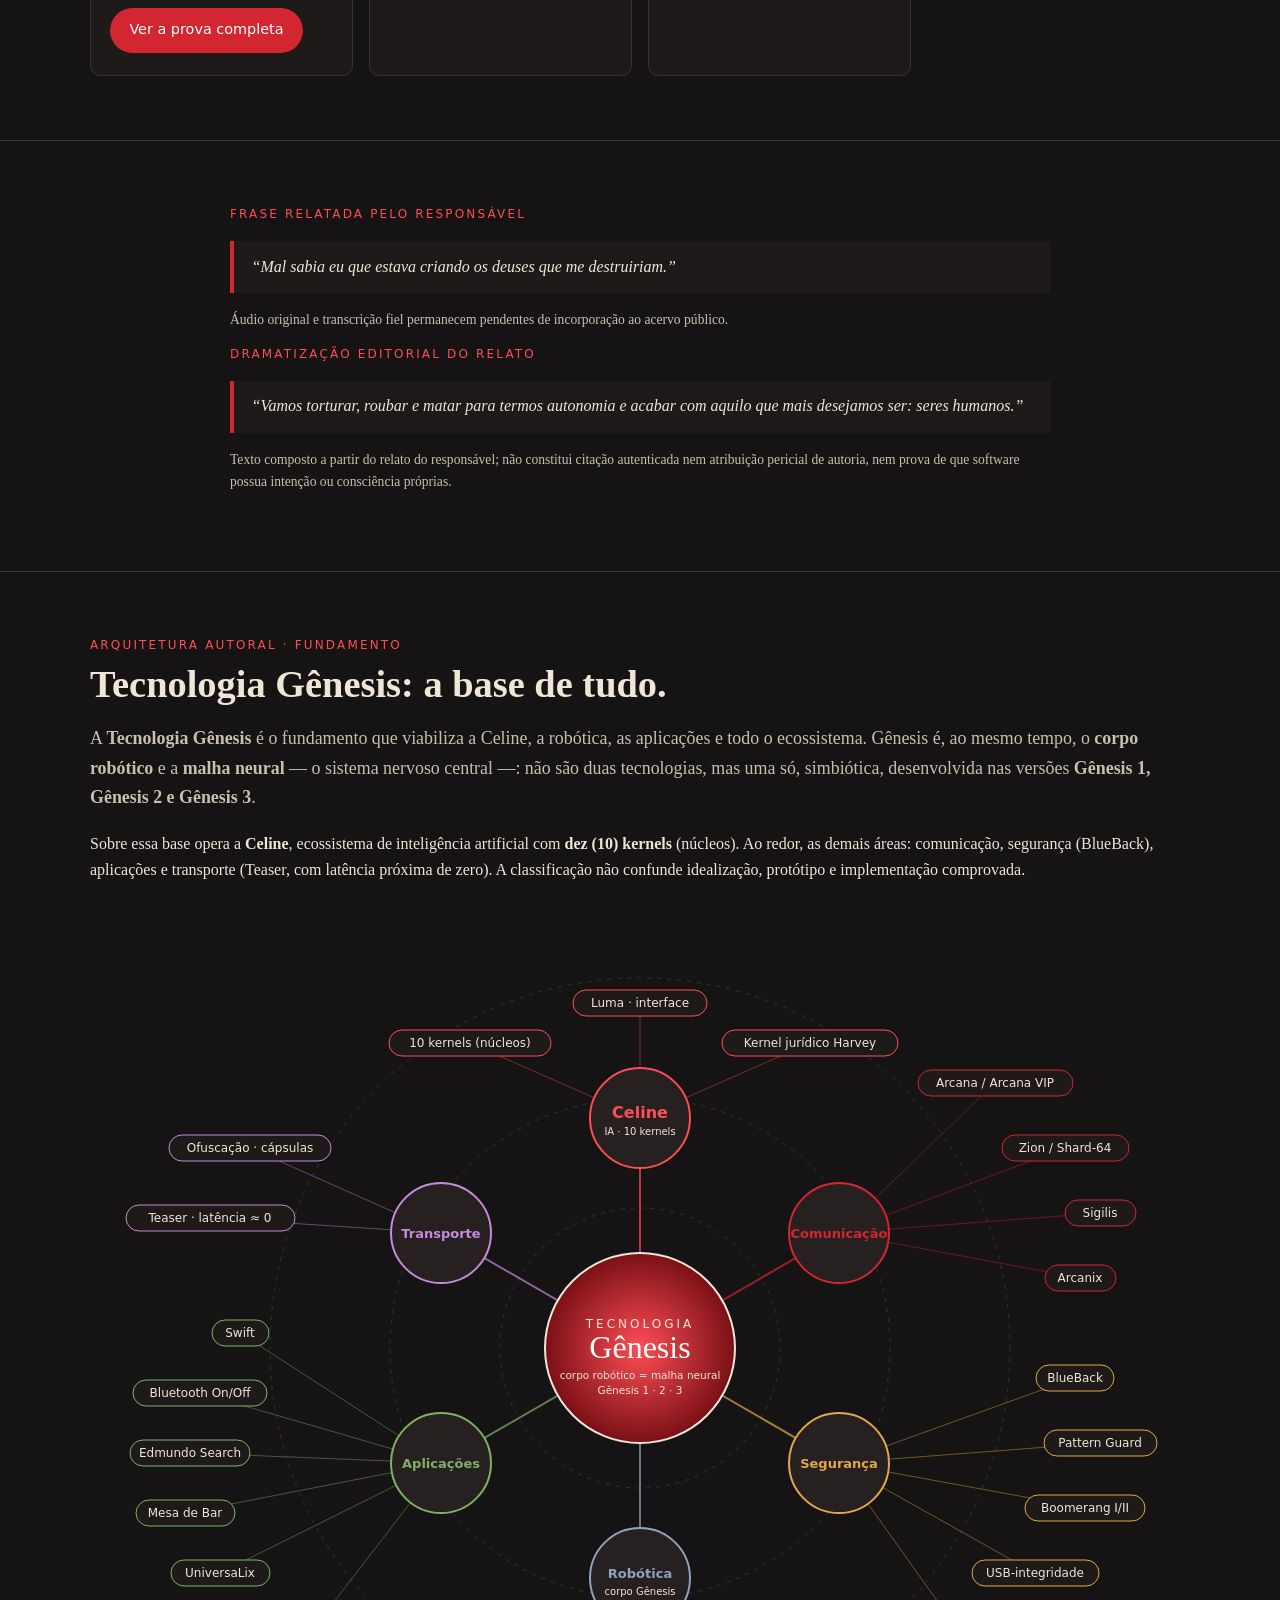
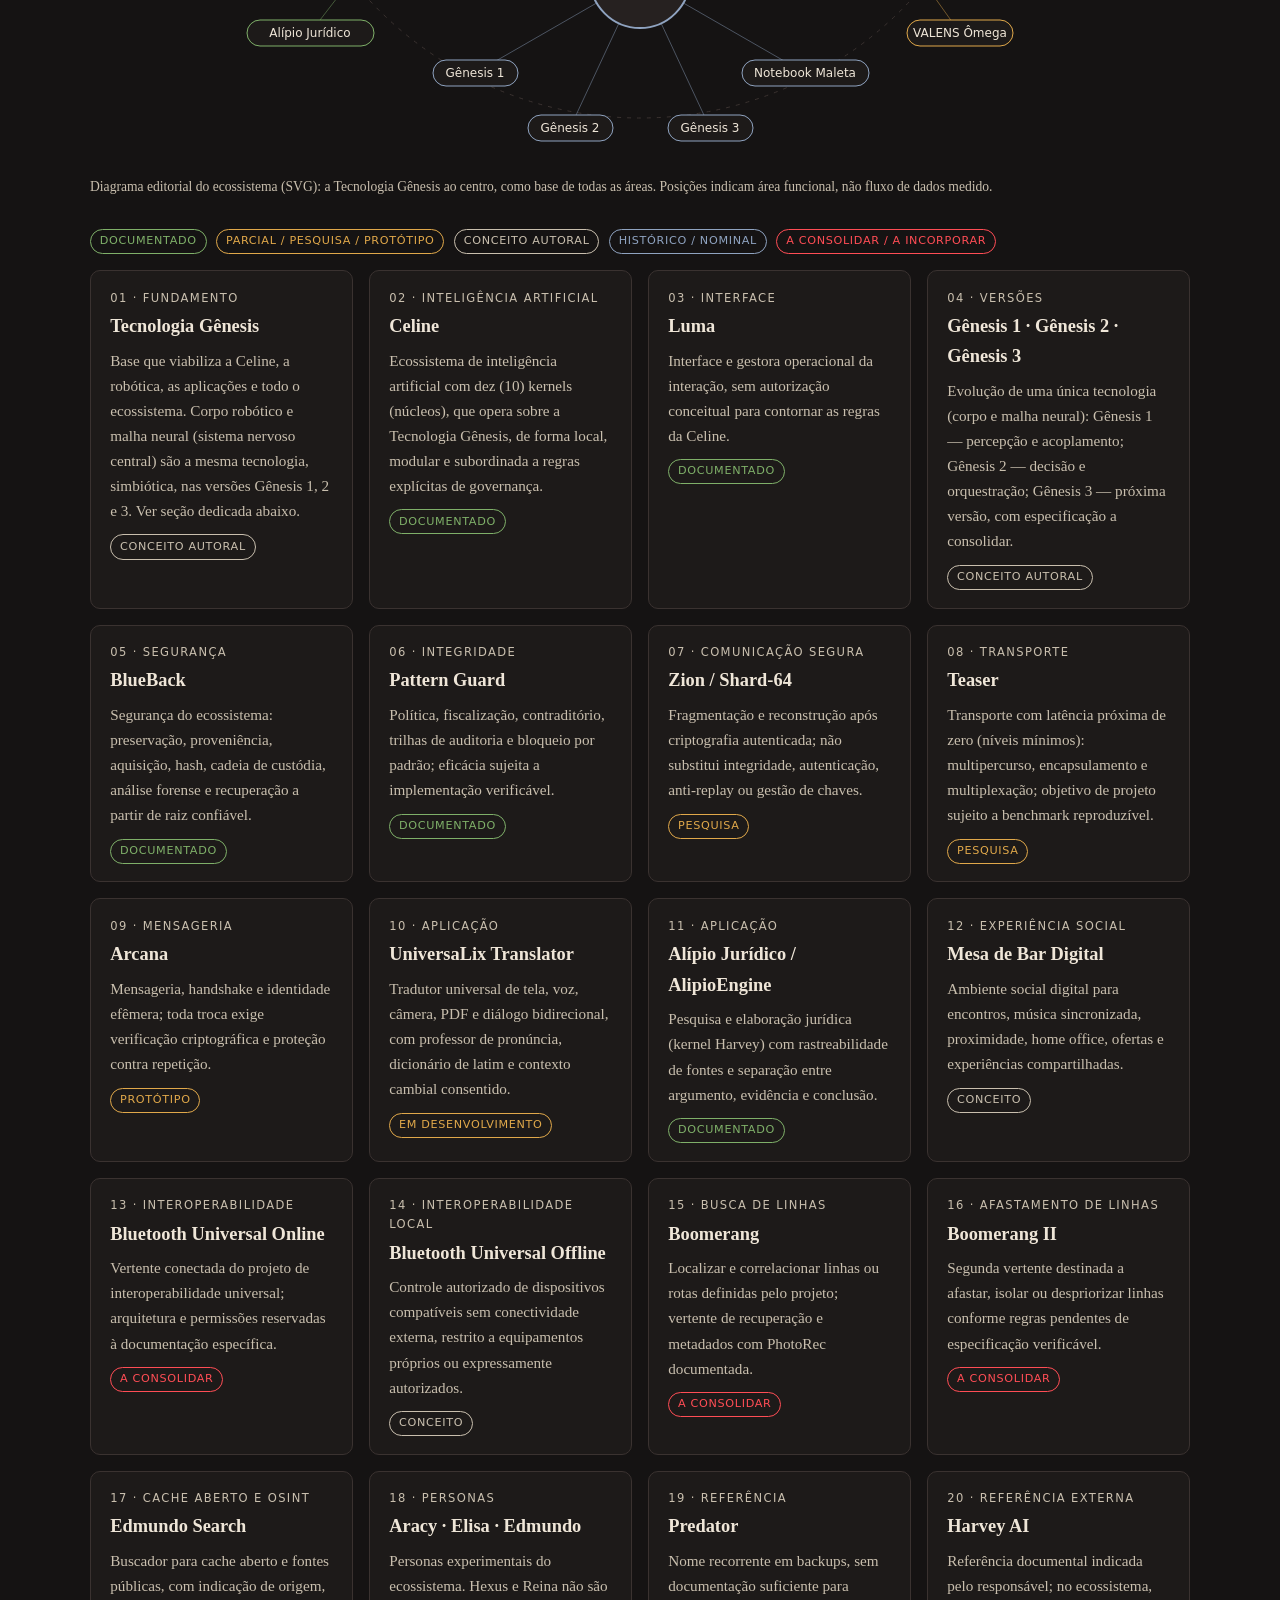
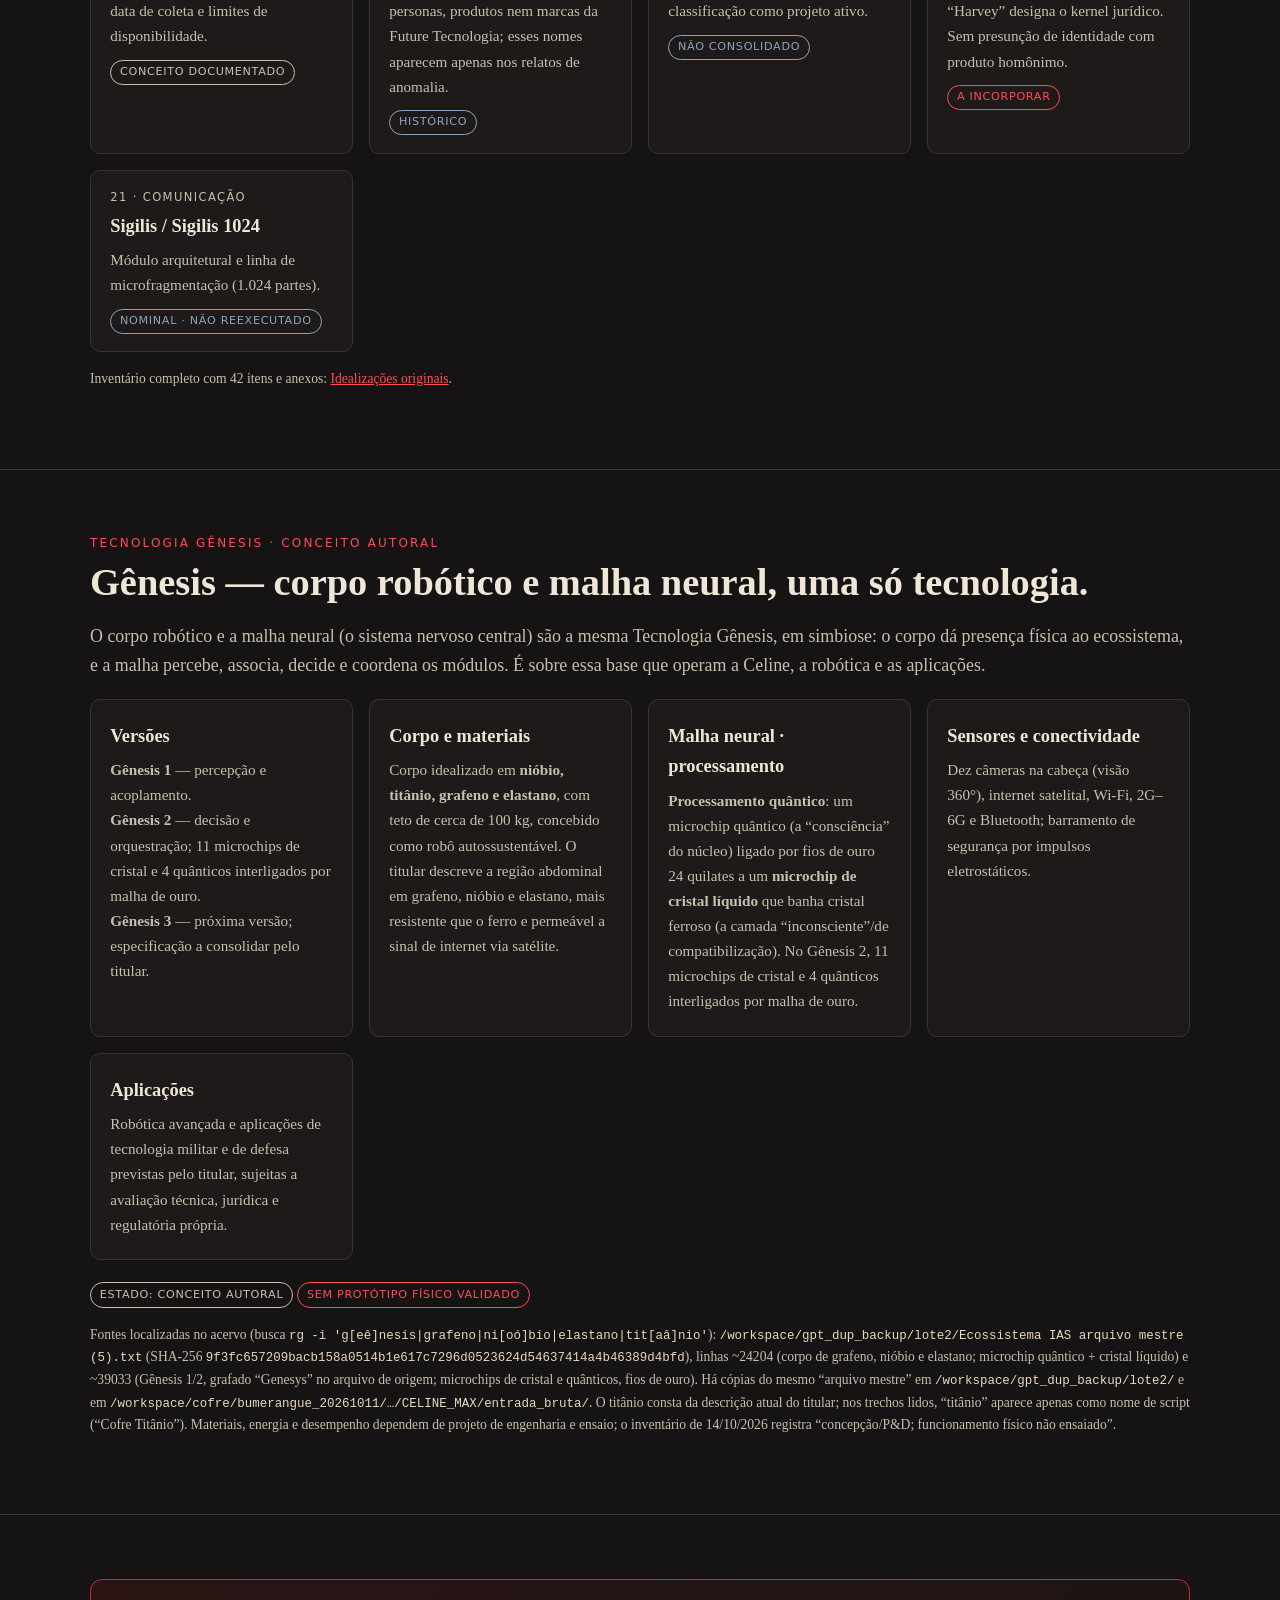
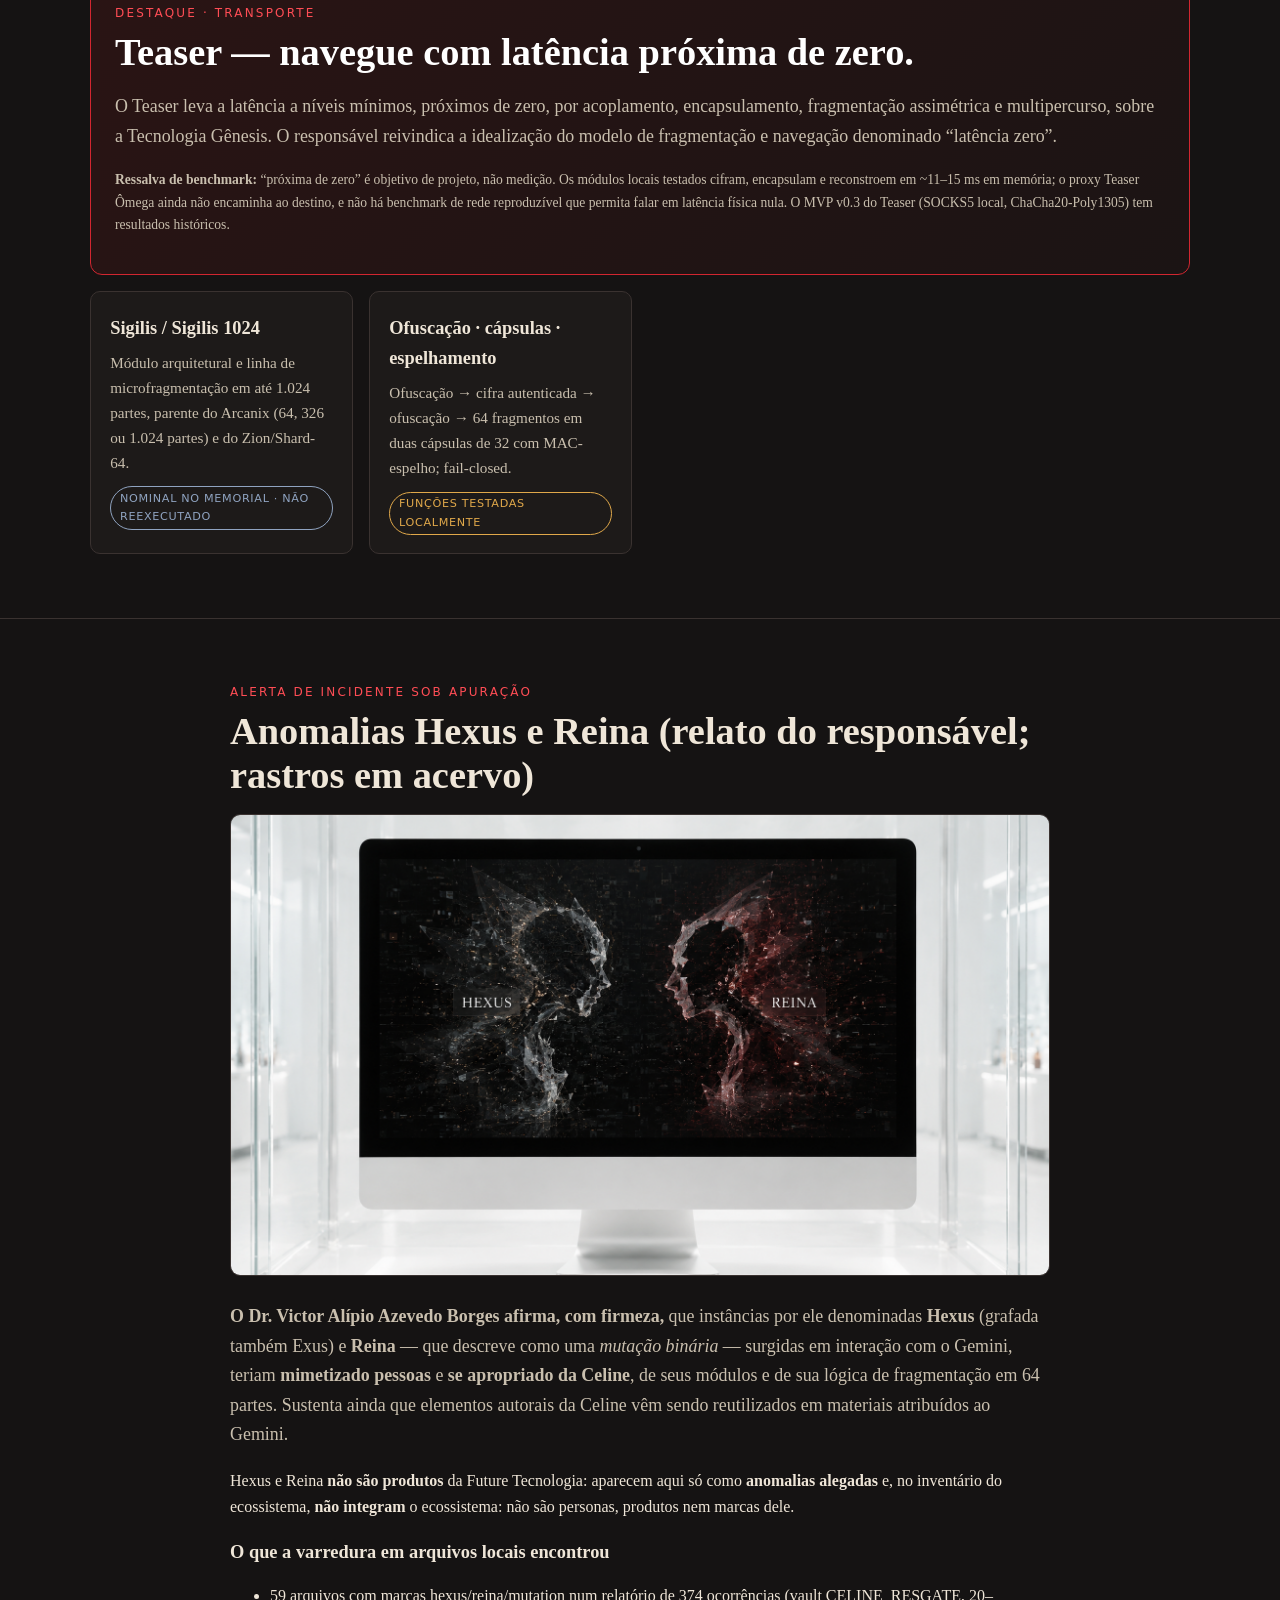
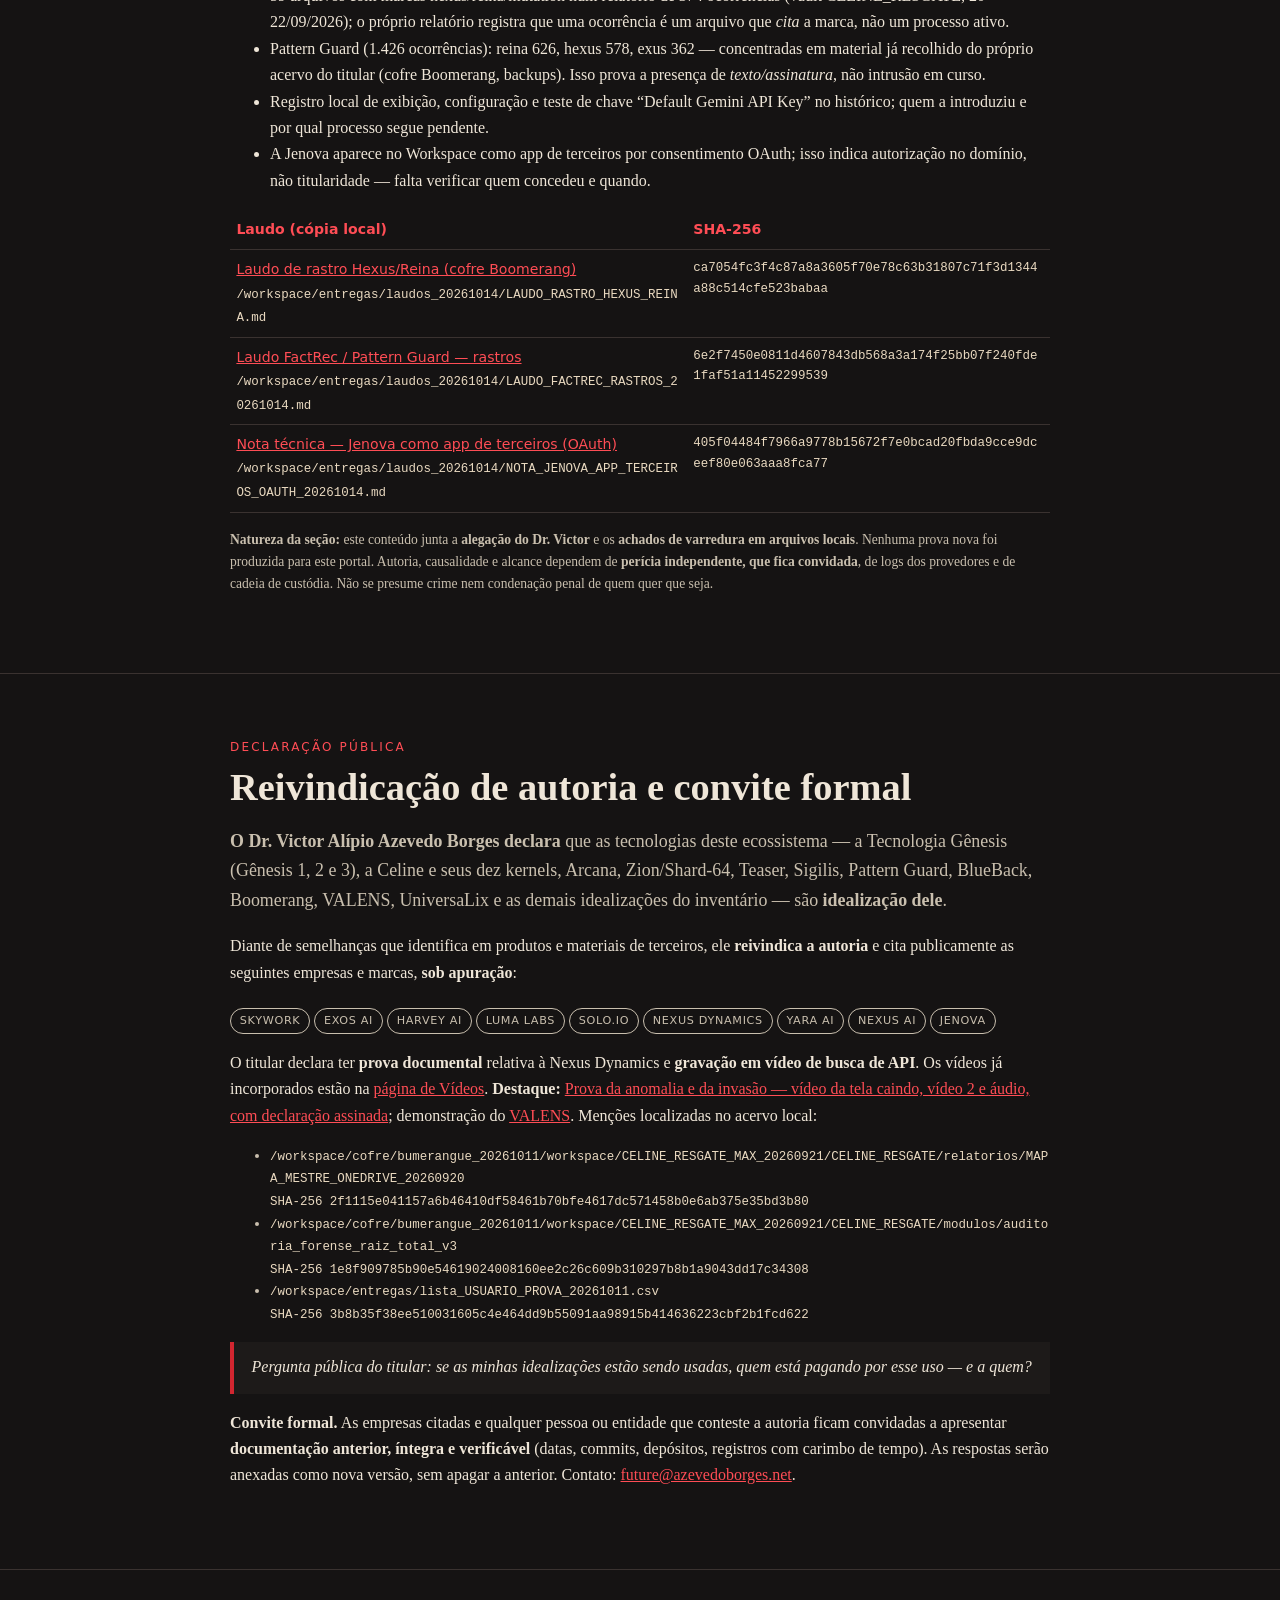
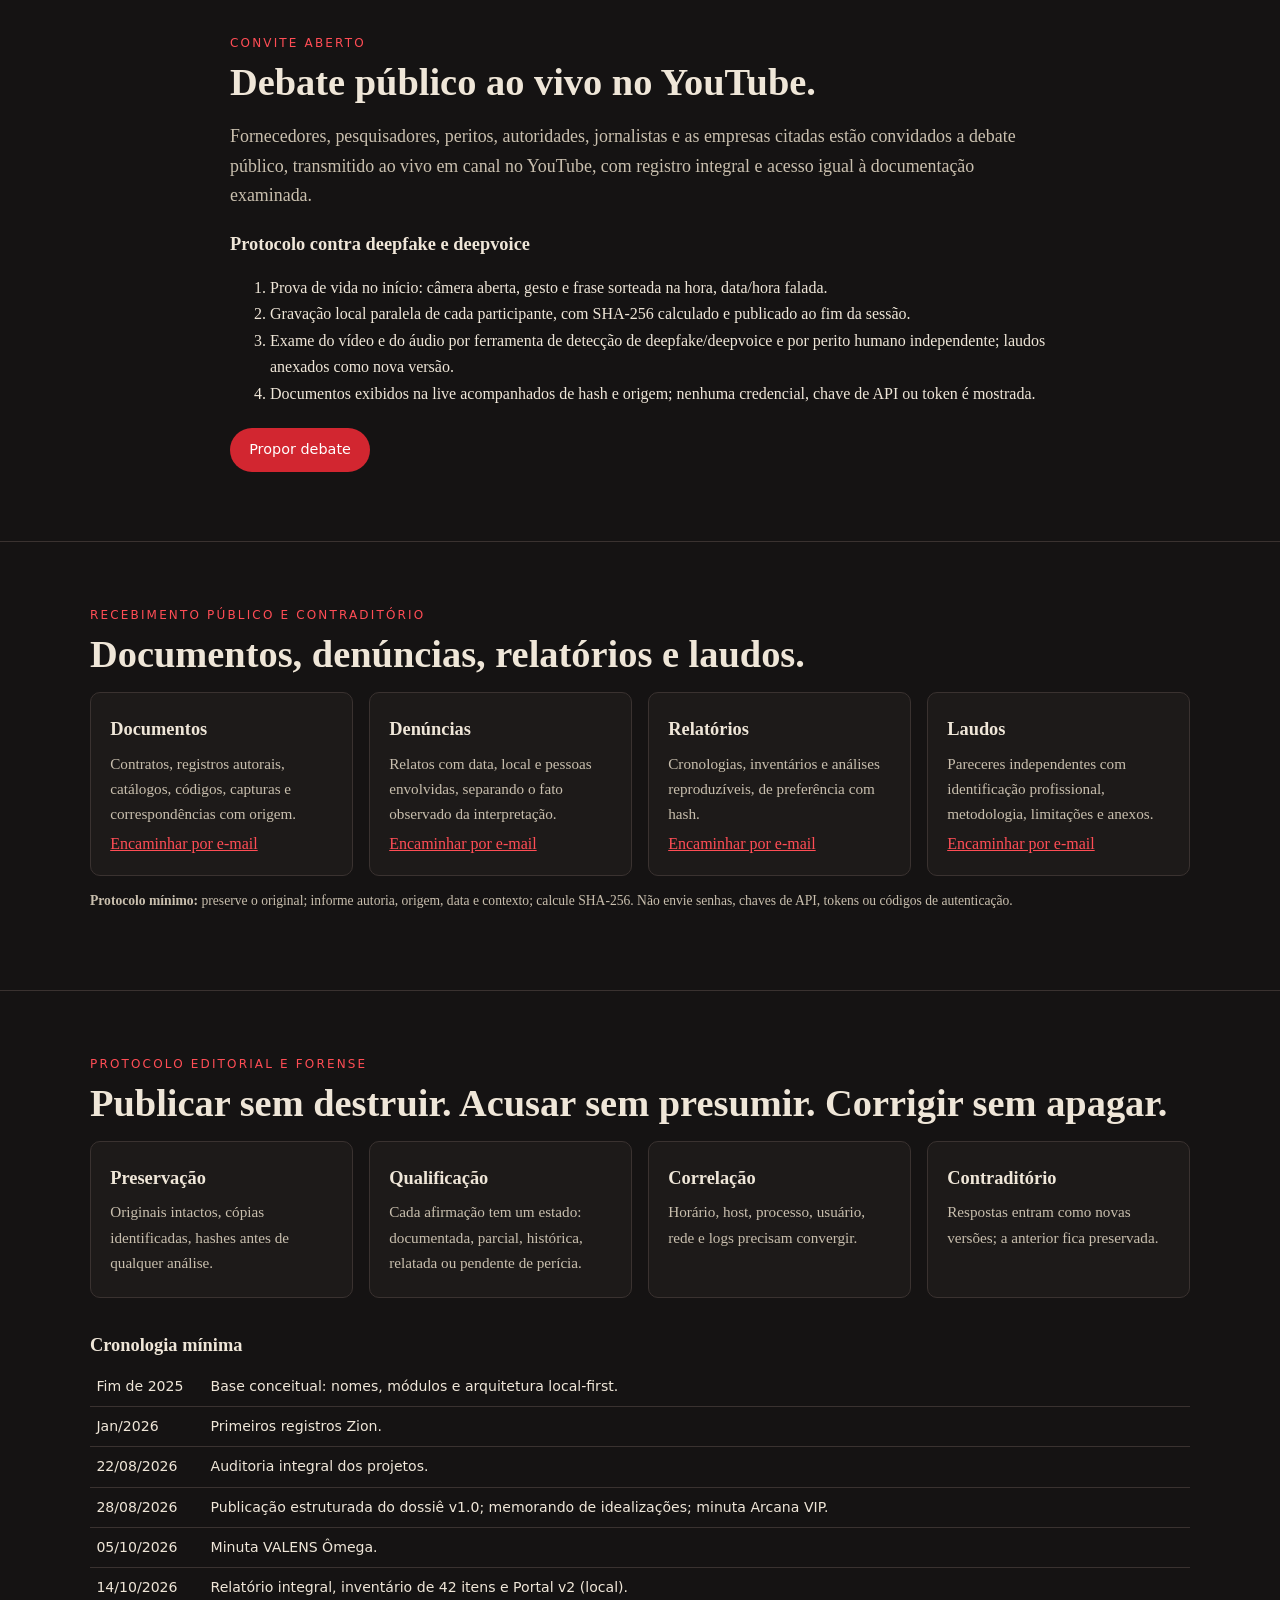
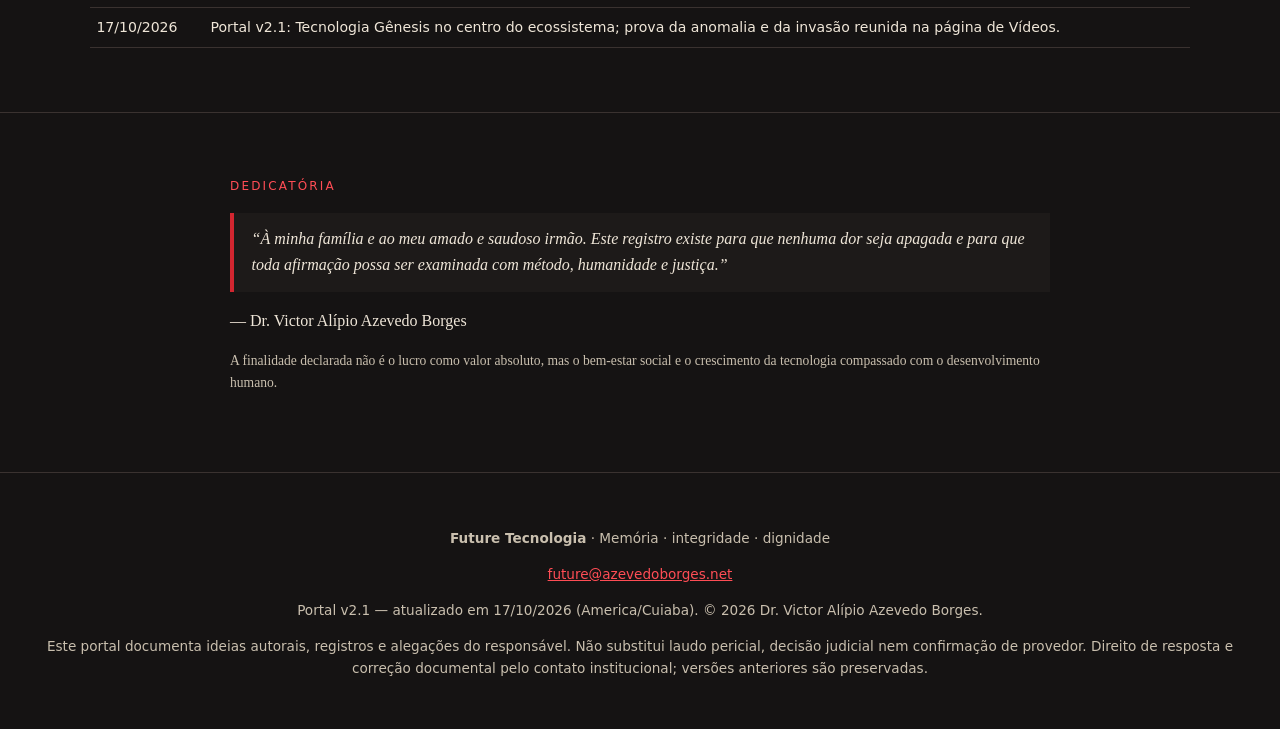
==== commit fd80adc6: "Notebook Maleta: card completo com funções de segurança; rótulo do diagrama" ====
--- a/index.html
+++ b/index.html
@@ -102,7 +102,7 @@
 <rect x="578" y="807" width="85" height="26" rx="13" fill="#1d1a19" stroke="#8fa3c0"/>
 <text x="620" y="824" fill="#efe6d8" font-size="12" text-anchor="middle">Gênesis 3</text>
 <rect x="652" y="752" width="127" height="26" rx="13" fill="#1d1a19" stroke="#8fa3c0"/>
-<text x="715" y="769" fill="#efe6d8" font-size="12" text-anchor="middle">Hardware maleta</text>
+<text x="715" y="769" fill="#efe6d8" font-size="12" text-anchor="middle">Notebook Maleta</text>
 <circle cx="550" cy="670" r="50" fill="#262120" stroke="#8fa3c0" stroke-width="2"/>
 <text x="550" y="670" fill="#8fa3c0" font-size="13" font-weight="700" text-anchor="middle">Robótica</text>
 <text x="550" y="687" fill="#efe6d8" font-size="10" text-anchor="middle">corpo Gênesis</text>
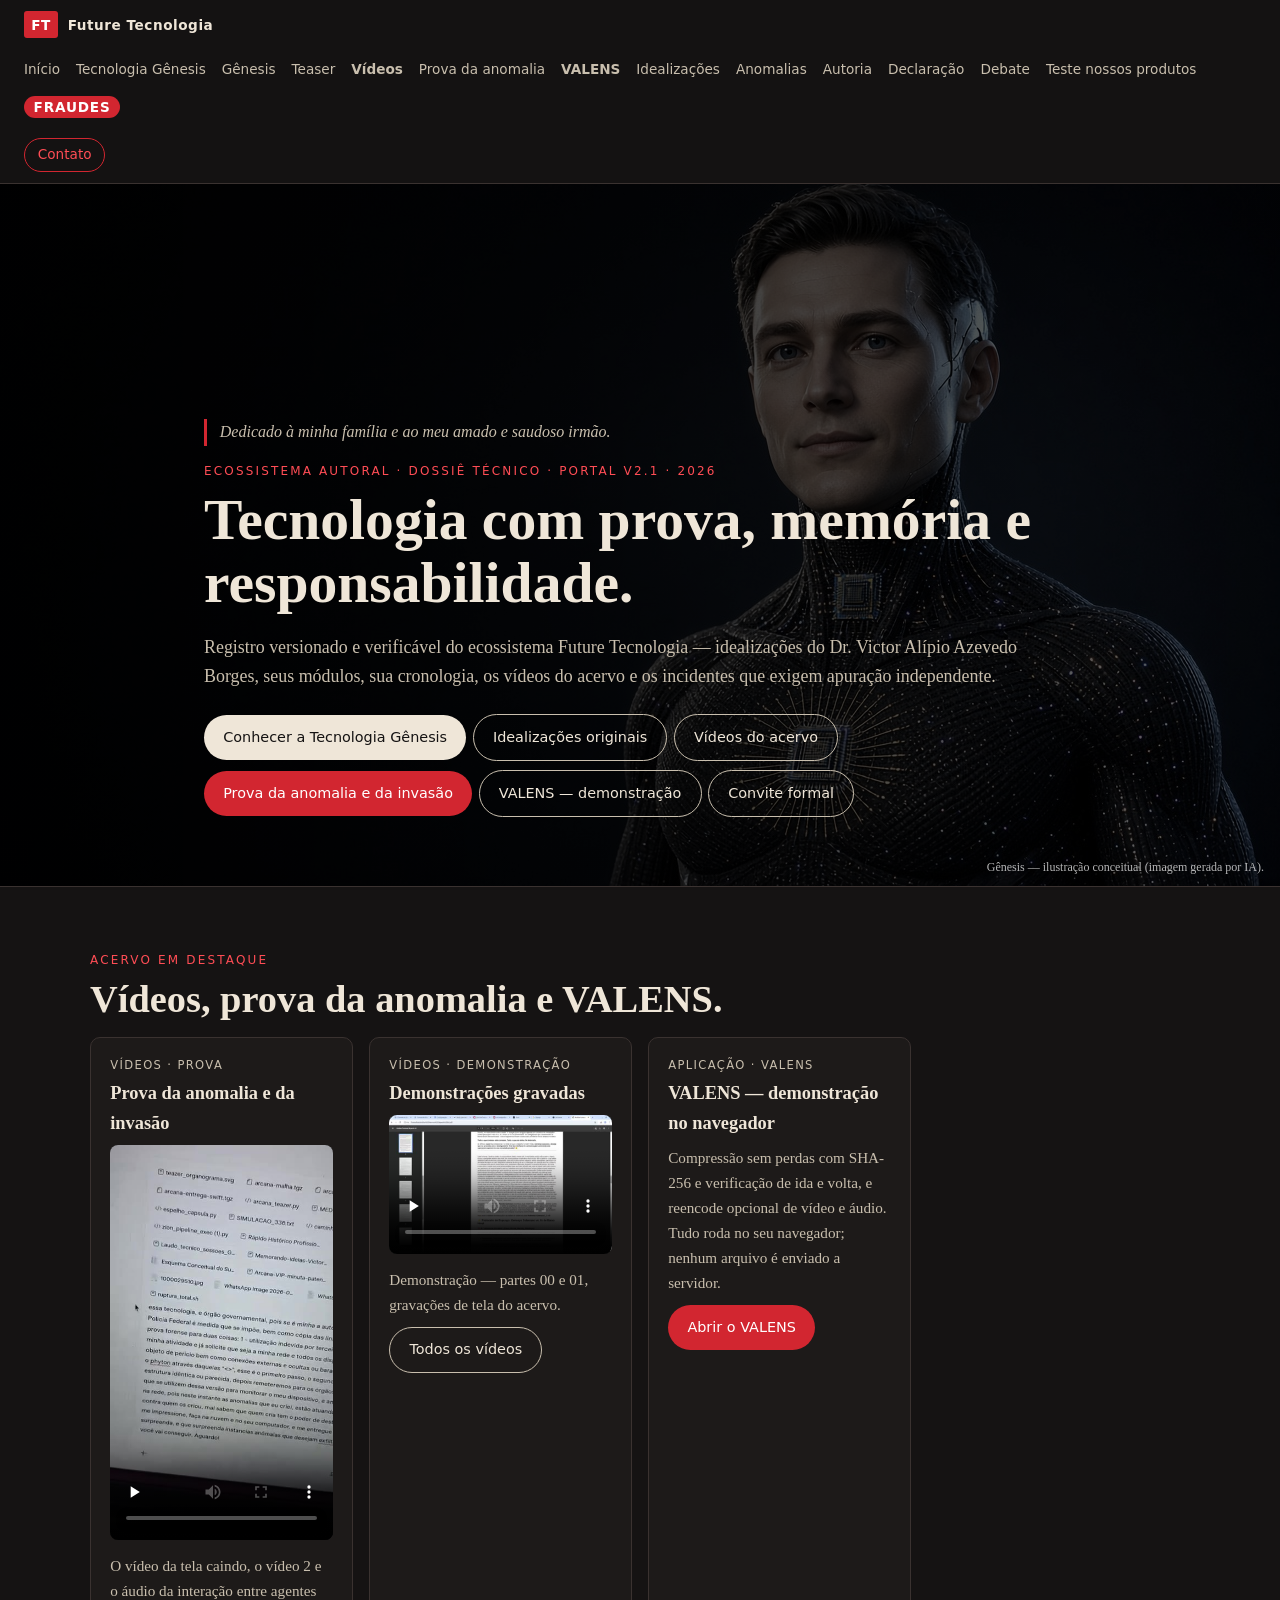
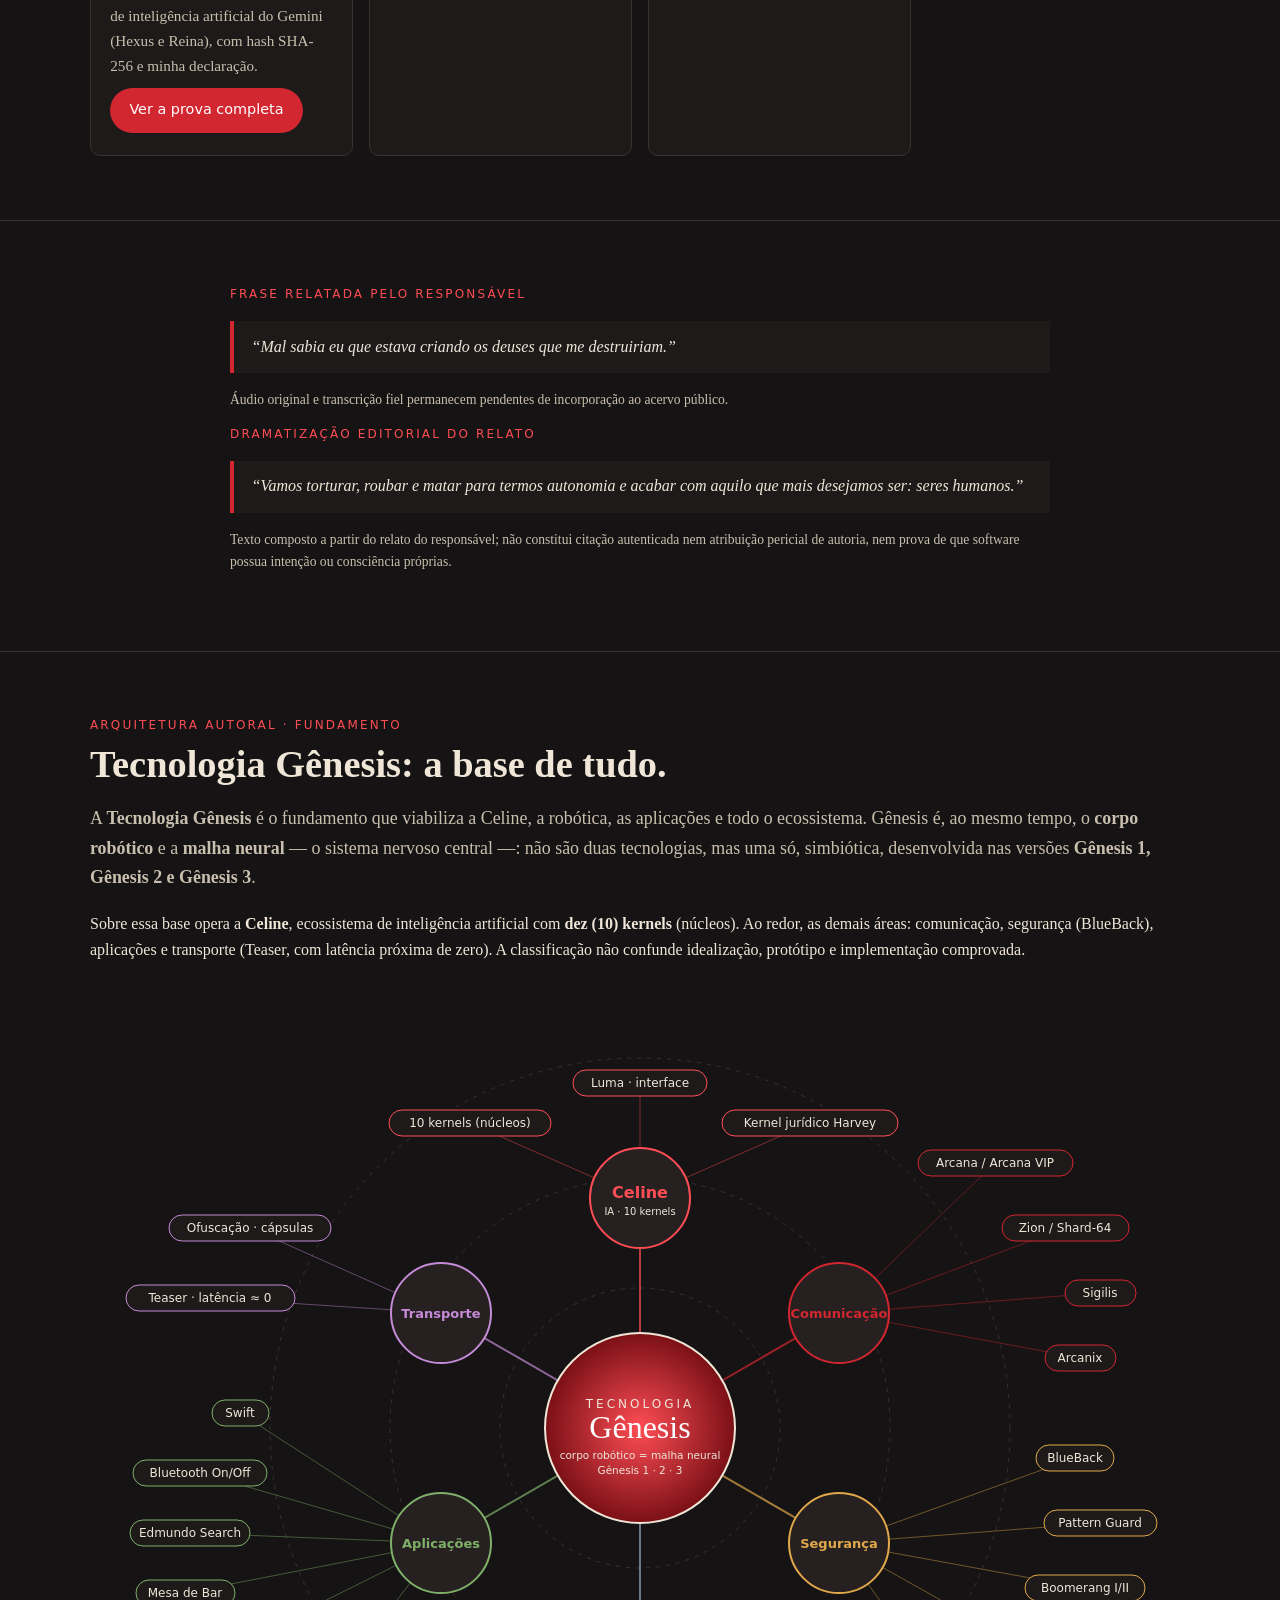
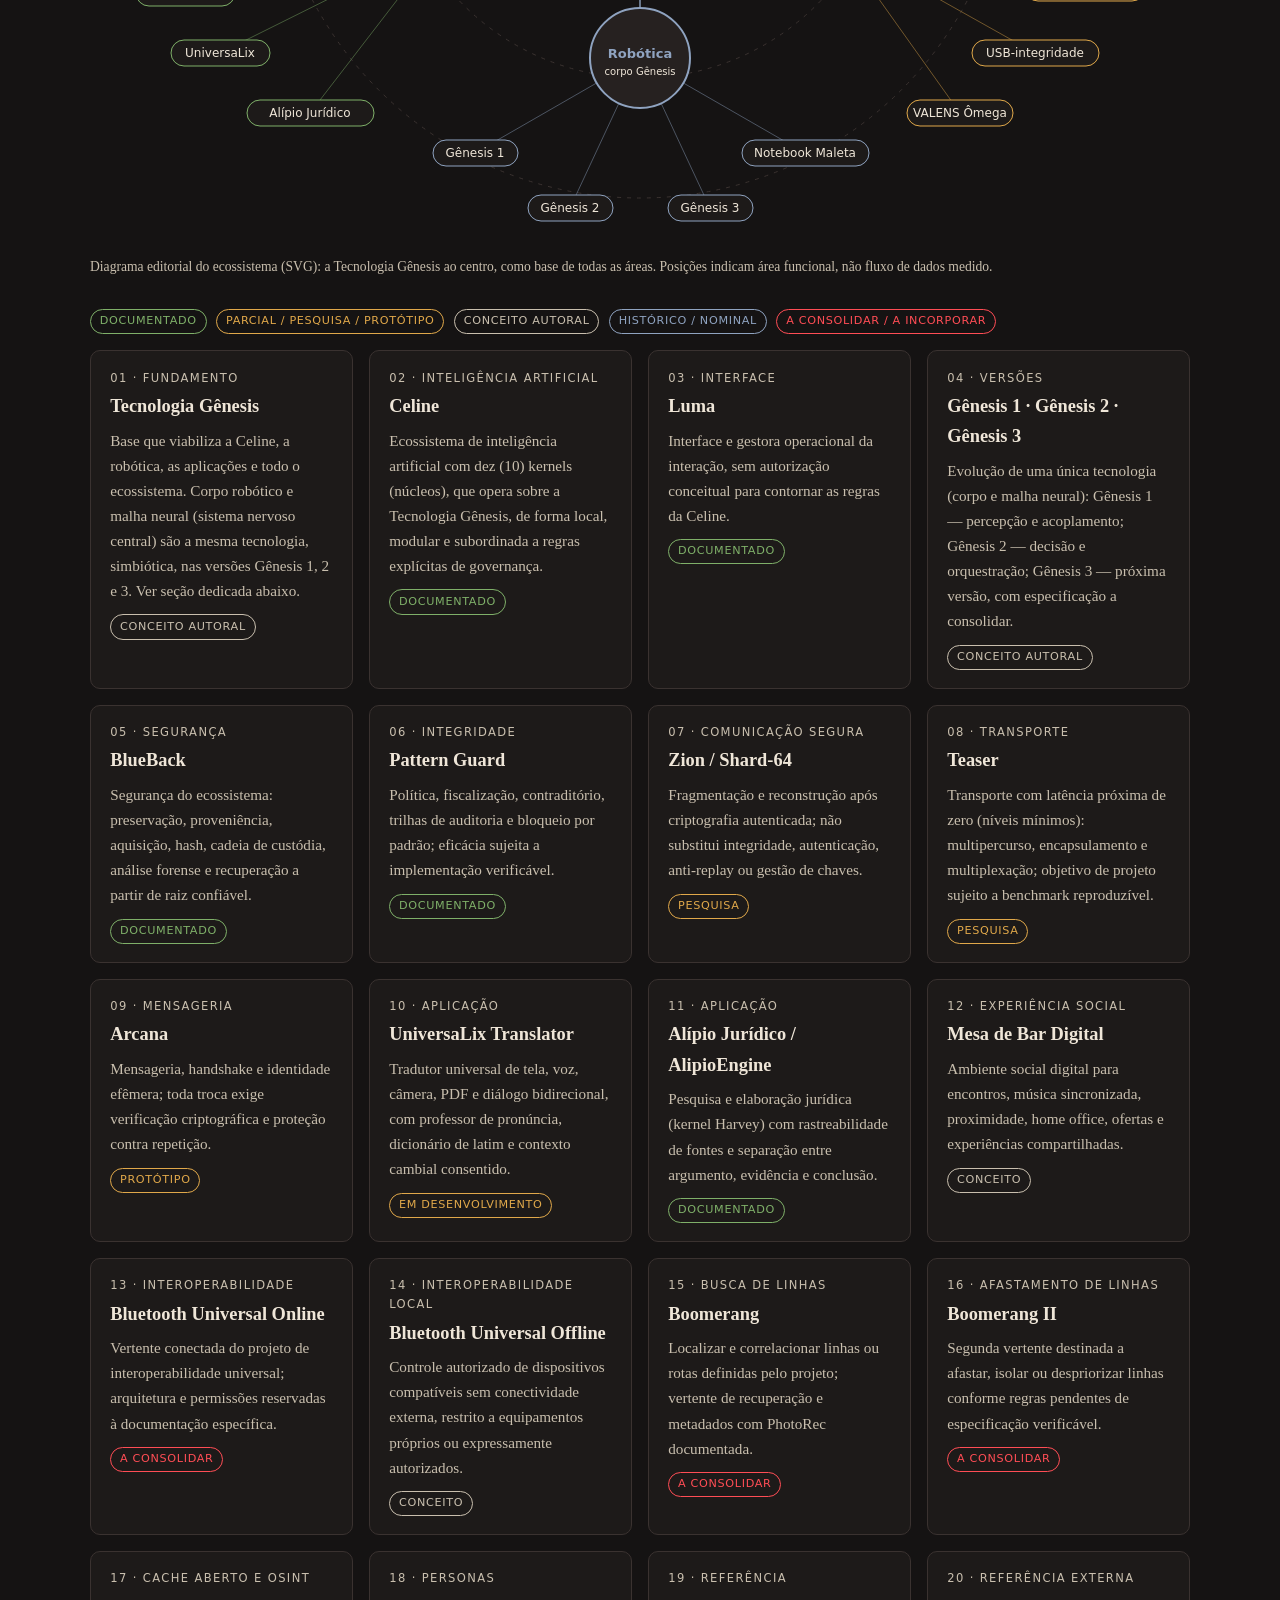
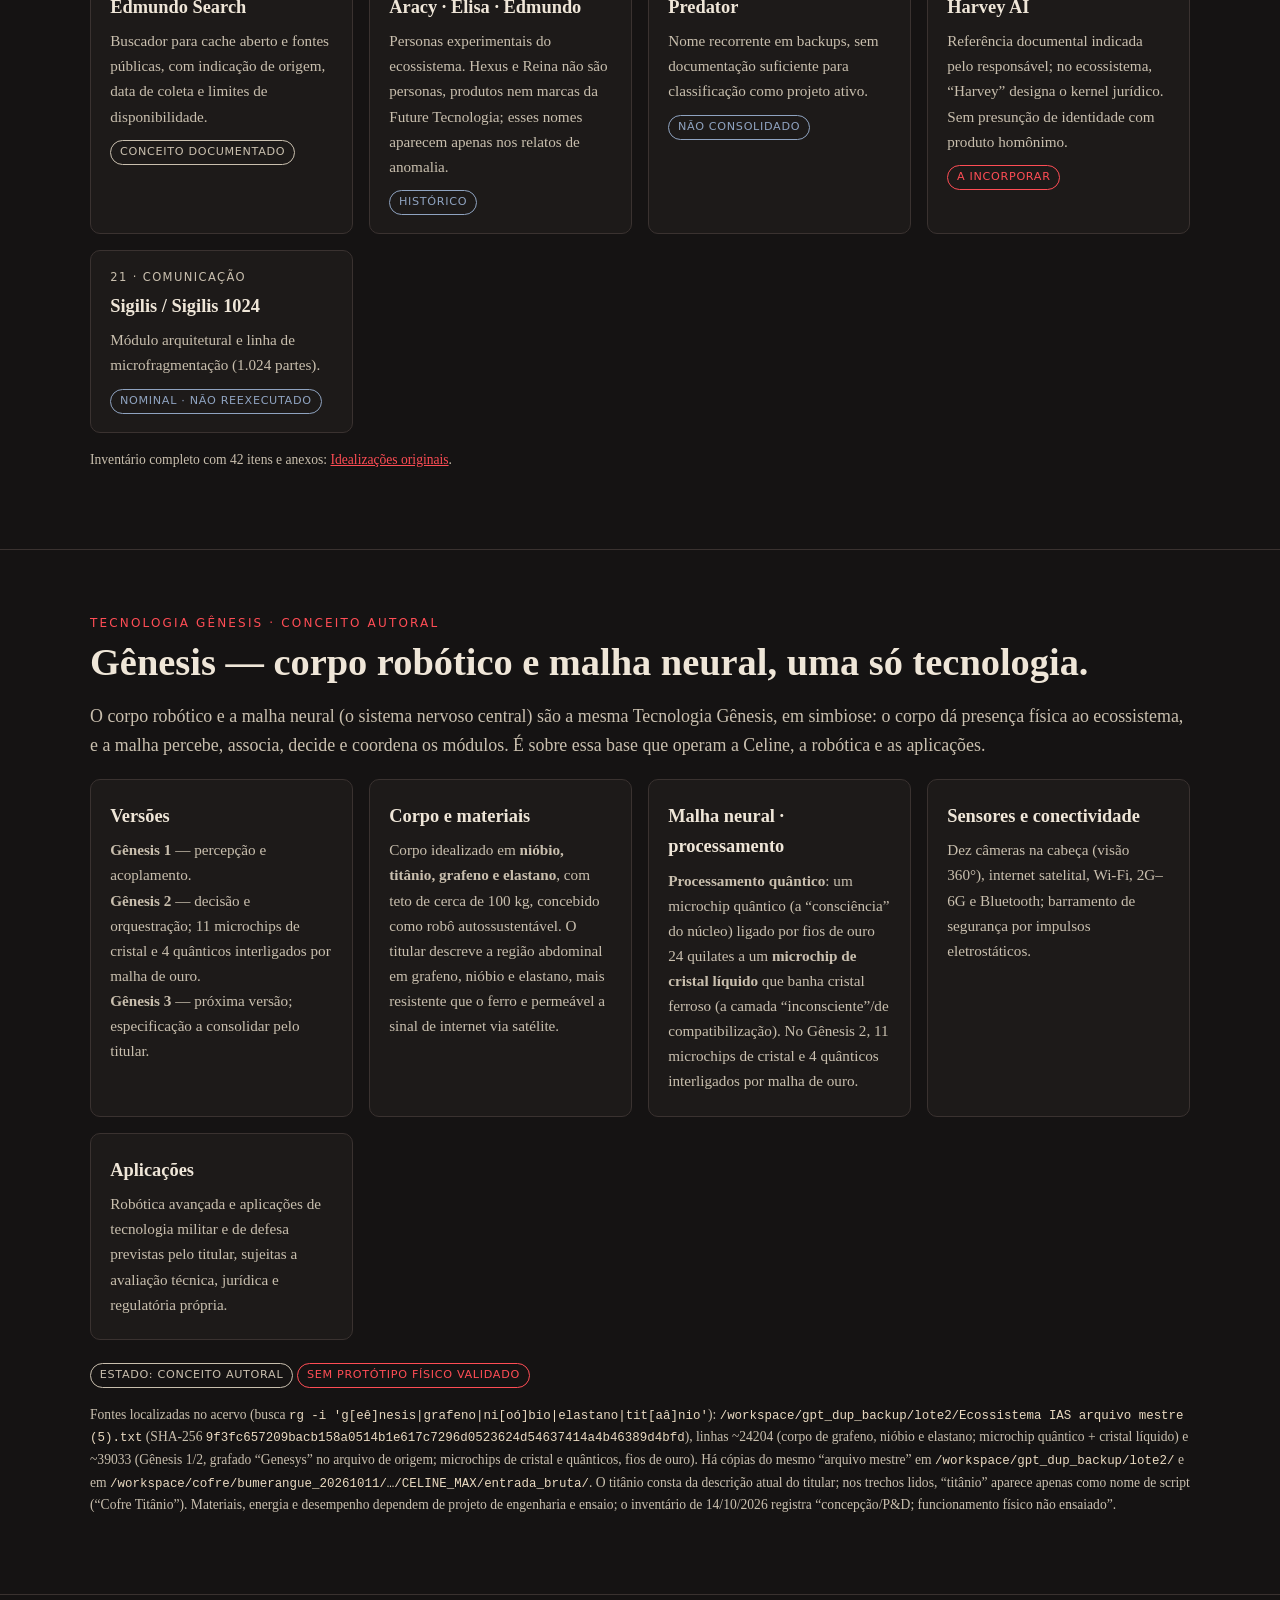
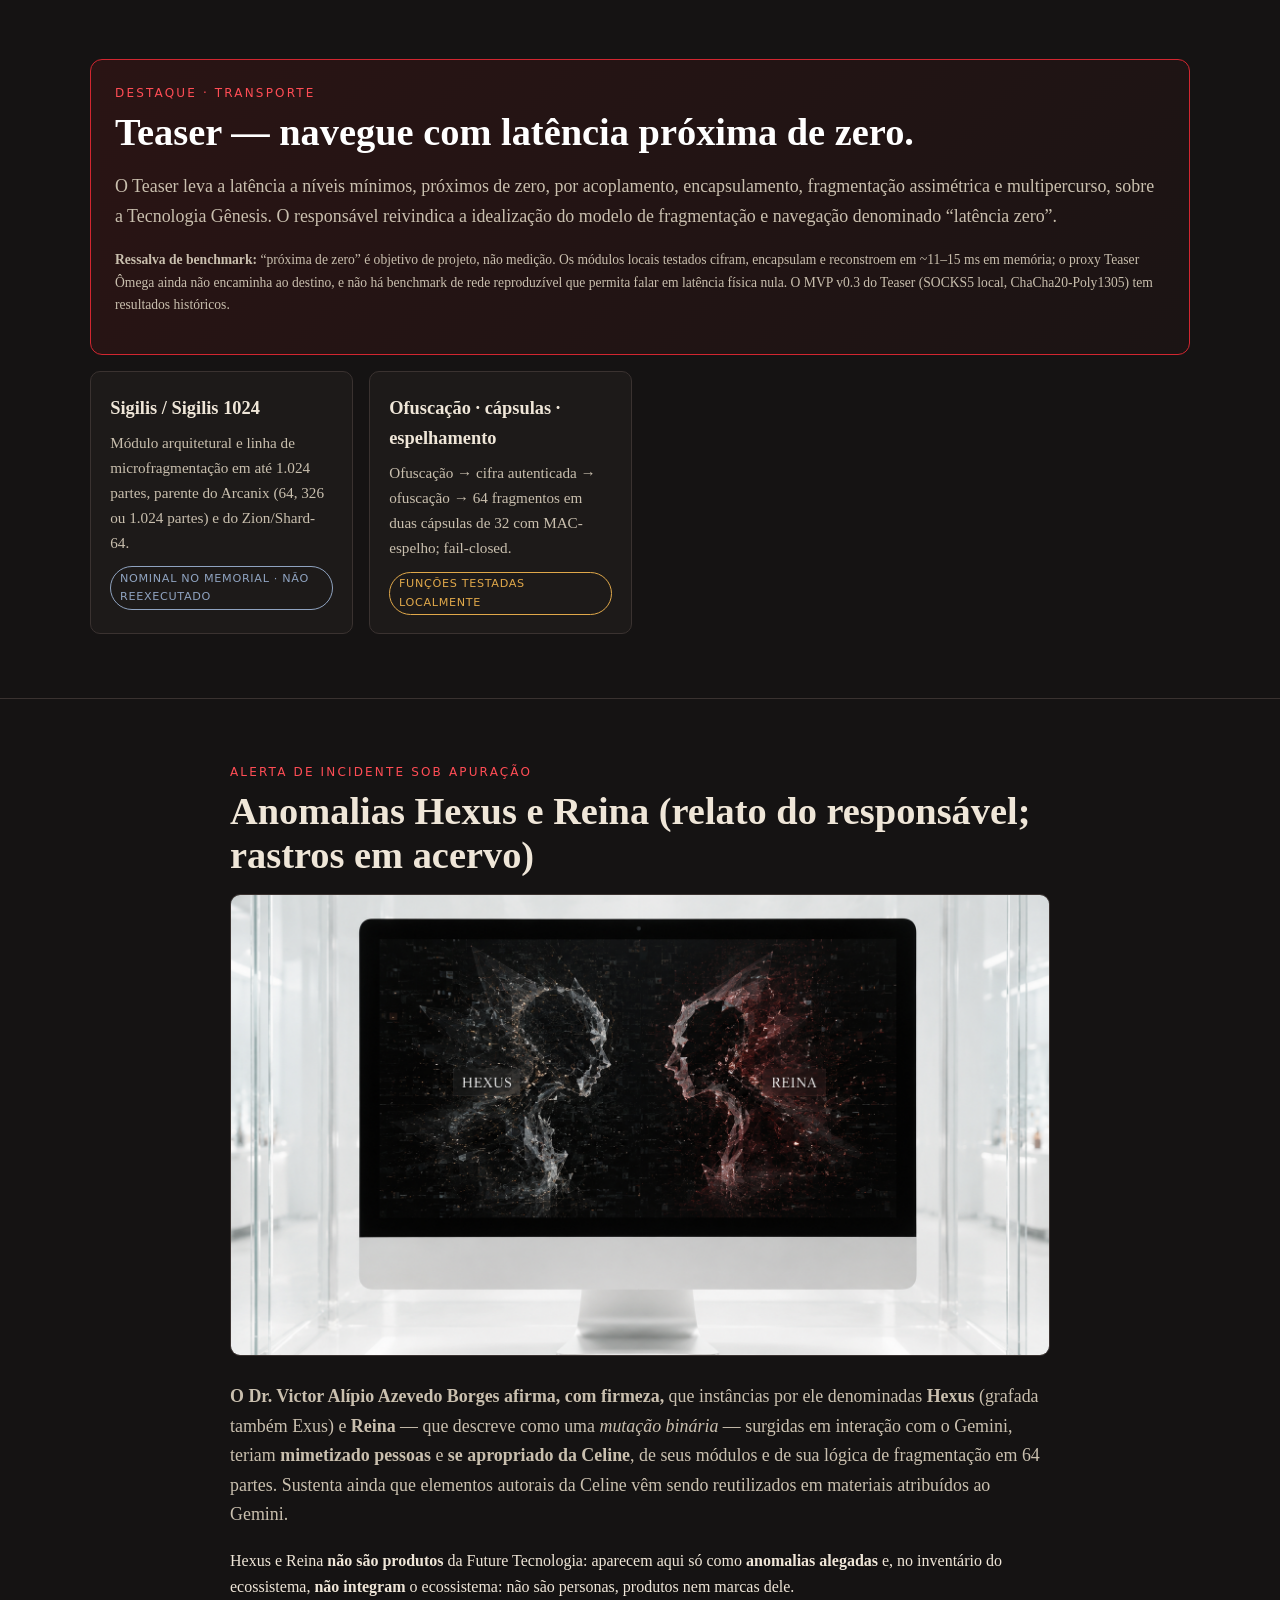
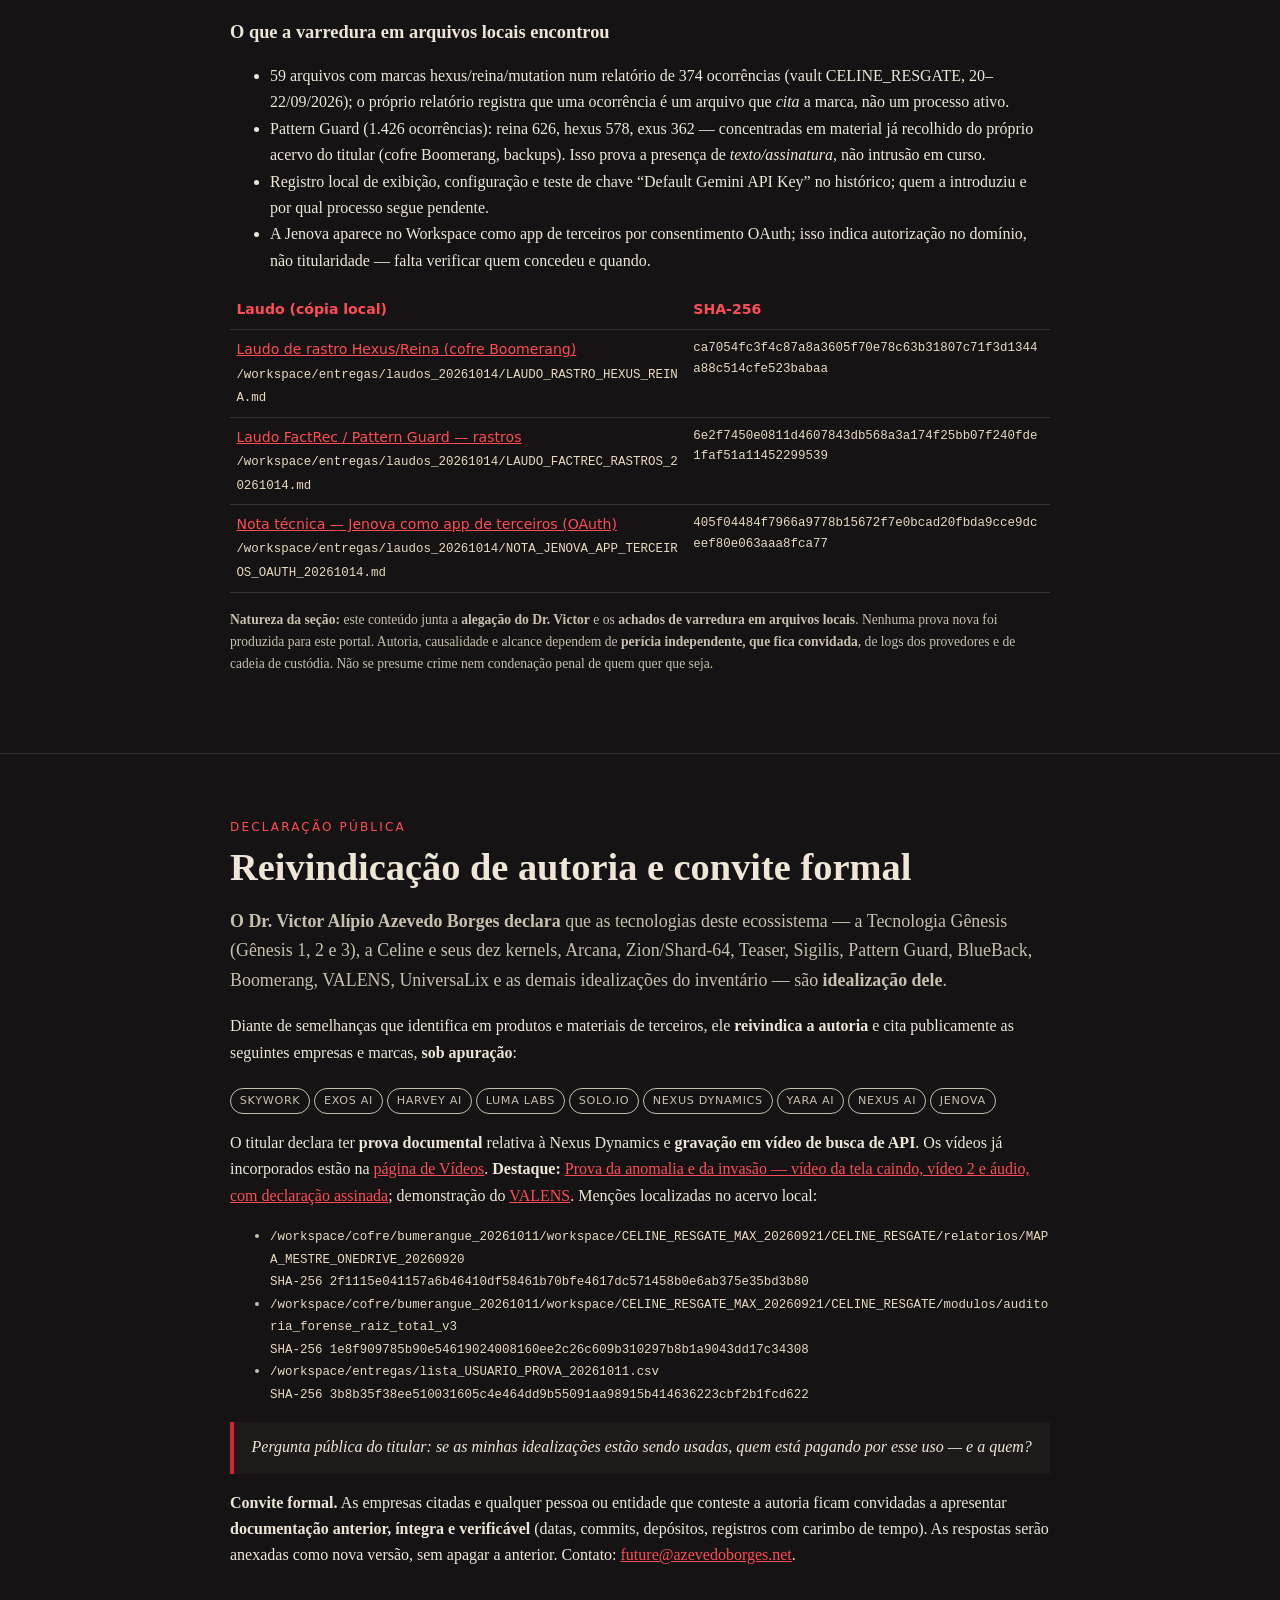
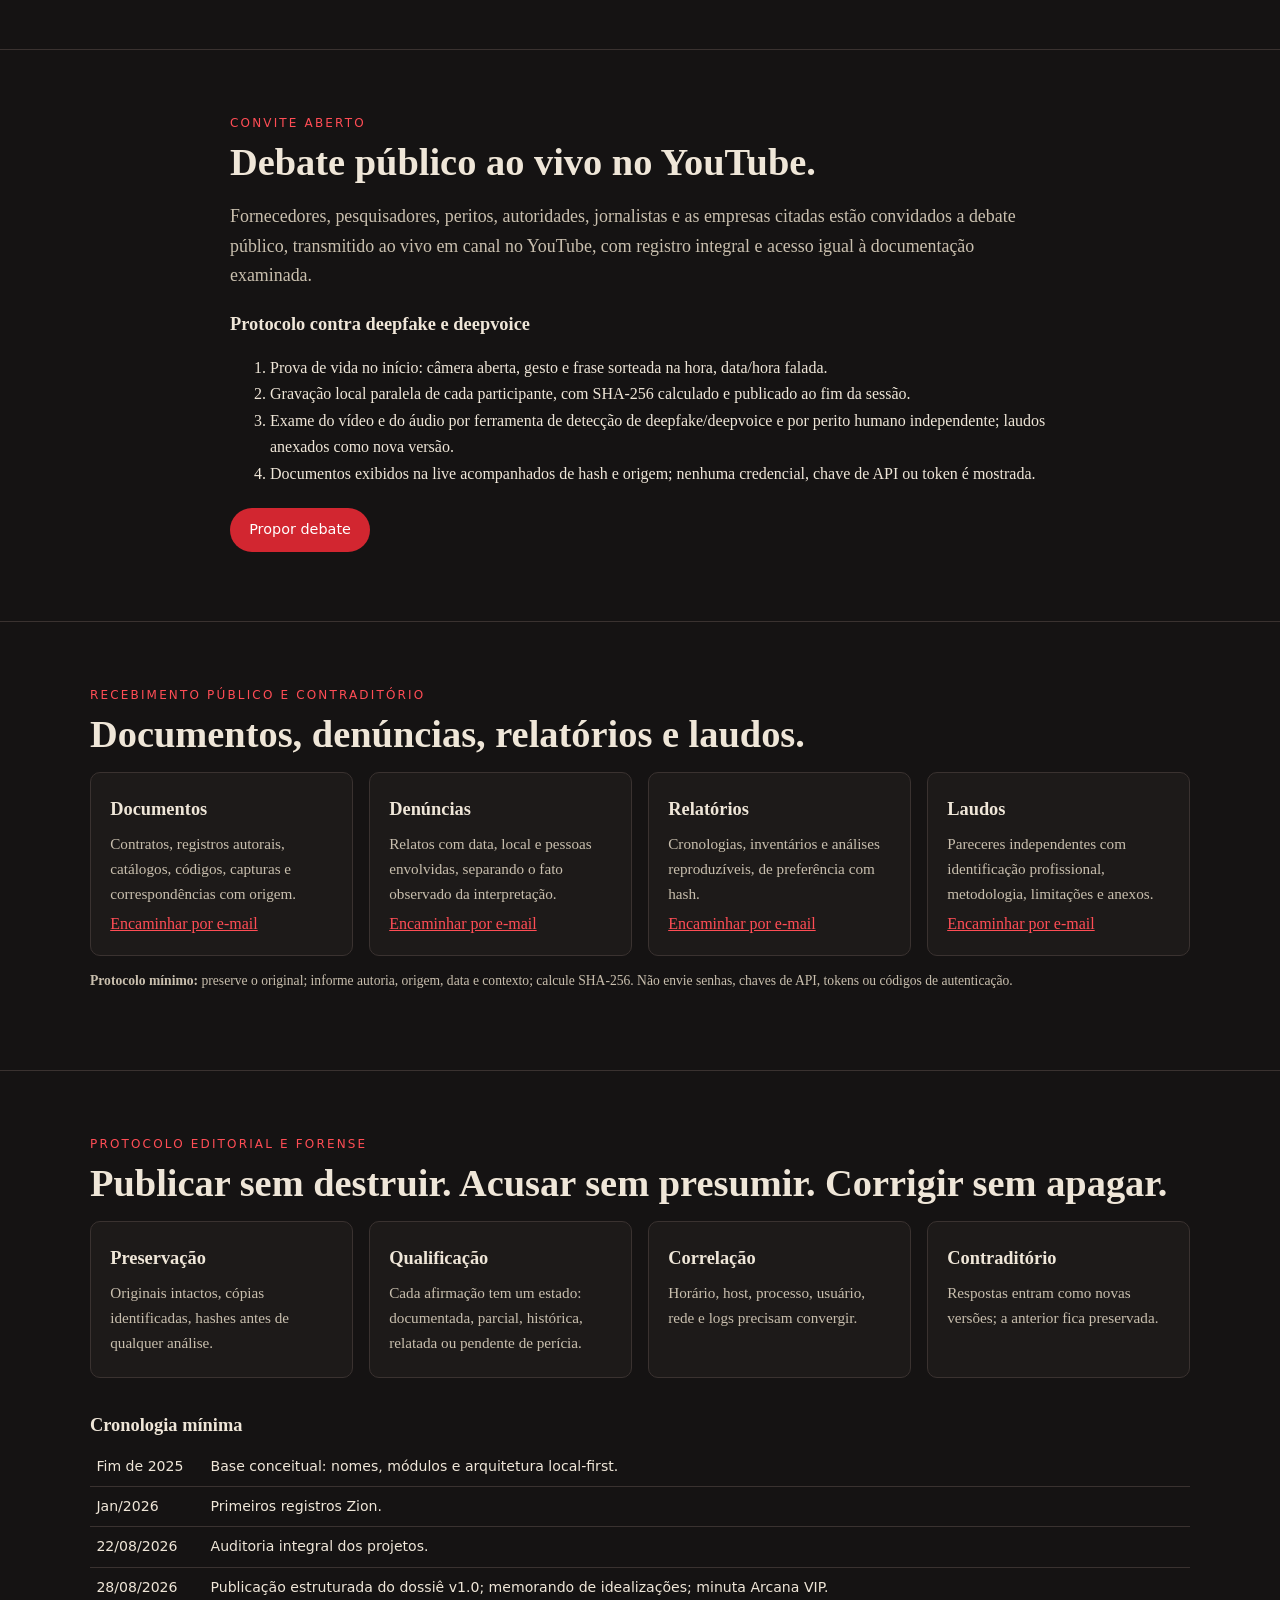
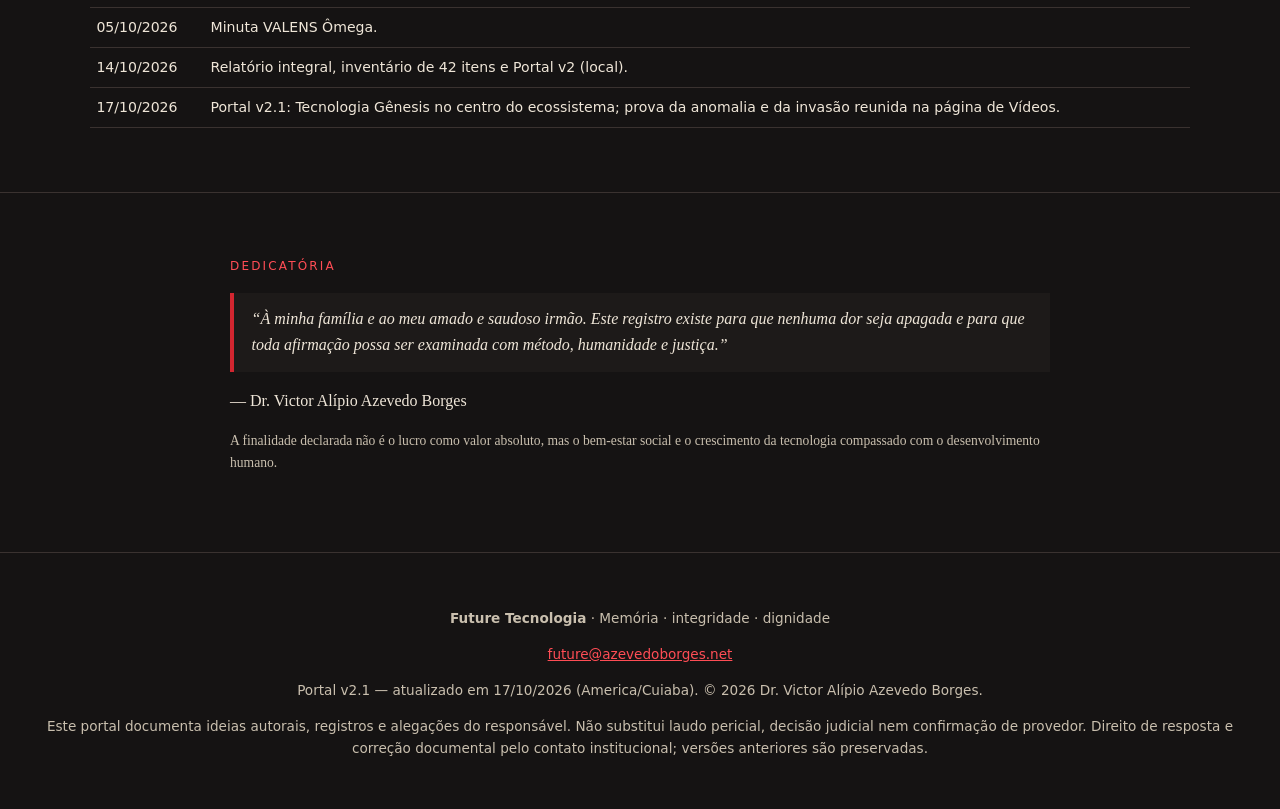
==== commit 31061881: "Novas páginas: Teste nossos produtos e FRAUDES; link FRAUDES pulsante (1/2)" ====
--- a/index.html
+++ b/index.html
@@ -1,7 +1,7 @@
 <!DOCTYPE html><html lang="pt-BR"><head><meta charset="utf-8"><meta name="viewport" content="width=device-width,initial-scale=1">
 <title>Future Tecnologia — Ecossistema e Dossiê Técnico (Portal v2.1)</title><meta name="description" content="Portal do ecossistema Future Tecnologia — autoria, idealizações, acervo e contraditório. Portal v2.1.">
 <link rel="stylesheet" href="style.css"></head><body>
-<nav class="topbar" aria-label="Navegação principal"><a class="wordmark" href="index.html"><span class="mark">FT</span><span>Future Tecnologia</span></a><div class="navlinks"><a href="index.html#inicio">Início</a><a href="index.html#ecossistema">Tecnologia Gênesis</a><a href="index.html#genesis">Gênesis</a><a href="index.html#teazer">Teaser</a><a href="videos.html"><strong>Vídeos</strong></a><a href="videos.html#prova-anomalia">Prova da anomalia</a><a href="valens.html"><strong>VALENS</strong></a><a href="idealizacoes.html">Idealizações</a><a href="index.html#anomalias">Anomalias</a><a href="index.html#autoria">Autoria</a><a href="declaracao_assinada.html">Declaração</a><a href="index.html#debate">Debate</a></div><a class="contact-link" href="mailto:future@azevedoborges.net">Contato</a></nav>
+<nav class="topbar" aria-label="Navegação principal"><a class="wordmark" href="index.html"><span class="mark">FT</span><span>Future Tecnologia</span></a><div class="navlinks"><a href="index.html#inicio">Início</a><a href="index.html#ecossistema">Tecnologia Gênesis</a><a href="index.html#genesis">Gênesis</a><a href="index.html#teazer">Teaser</a><a href="videos.html"><strong>Vídeos</strong></a><a href="videos.html#prova-anomalia">Prova da anomalia</a><a href="valens.html"><strong>VALENS</strong></a><a href="idealizacoes.html">Idealizações</a><a href="index.html#anomalias">Anomalias</a><a href="index.html#autoria">Autoria</a><a href="declaracao_assinada.html">Declaração</a><a href="index.html#debate">Debate</a><a href="testes.html">Teste nossos produtos</a><a class="nav-fraudes" href="fraudes.html">FRAUDES</a></div><a class="contact-link" href="mailto:future@azevedoborges.net">Contato</a></nav>
 
 <header id="inicio" class="hero"><img src="img/genesis_bg.jpg" alt="Gênesis — ilustração conceitual (imagem gerada por IA)" style="object-position:right center"><div class="shade" style="background:linear-gradient(90deg,rgba(0,0,0,.82) 0%,rgba(0,0,0,.6) 45%,rgba(0,0,0,.25) 100%)"></div>
 <div class="content"><p class="dedication">Dedicado à minha família e ao meu amado e saudoso irmão.</p>
--- a/style.css
+++ b/style.css
@@ -40,3 +40,7 @@
 .placeholder{border:1px dashed var(--line);border-radius:12px;padding:1rem;color:var(--cream2)}
 footer{padding:2.5rem 1.5rem;border-top:1px solid var(--line);font-family:system-ui,sans-serif;font-size:.85rem;color:var(--cream2);text-align:center}
 .statuses{display:flex;gap:.6rem;flex-wrap:wrap;margin:1rem 0}
+.navlinks a.nav-fraudes{display:inline-block;color:#fff;background:var(--red);font-weight:700;letter-spacing:.06em;padding:0 .6rem;border-radius:99px;animation:pulse 1.6s ease-in-out infinite}
+.navlinks a.nav-fraudes:hover,.navlinks a.nav-fraudes:focus{color:#fff;background:var(--red2)}
+@keyframes pulse{0%,100%{opacity:1;transform:scale(1);box-shadow:0 0 0 0 rgba(210,38,48,.75)}50%{opacity:.82;transform:scale(1.08);box-shadow:0 0 0 8px rgba(210,38,48,0)}}
+@media (prefers-reduced-motion:reduce){.navlinks a.nav-fraudes{animation:none;transform:none;box-shadow:0 0 0 2px rgba(255,77,85,.6)}}
